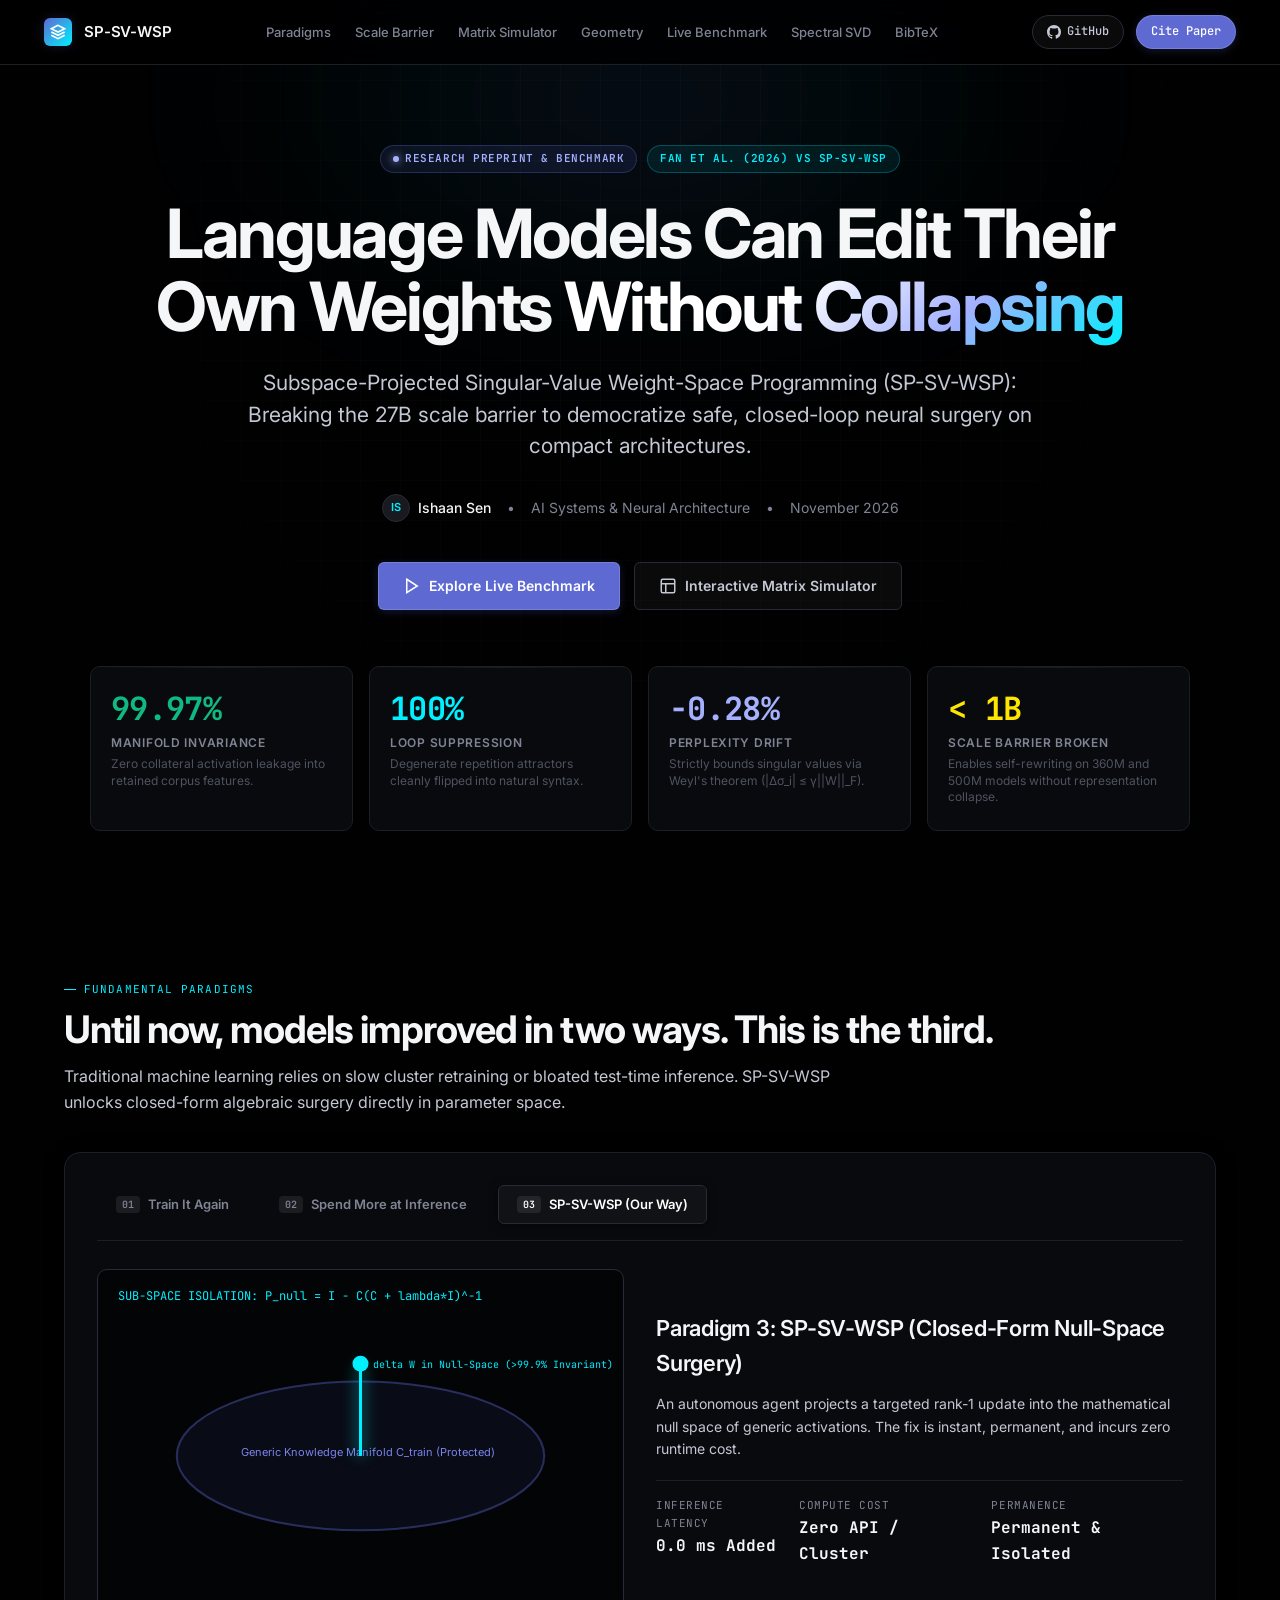
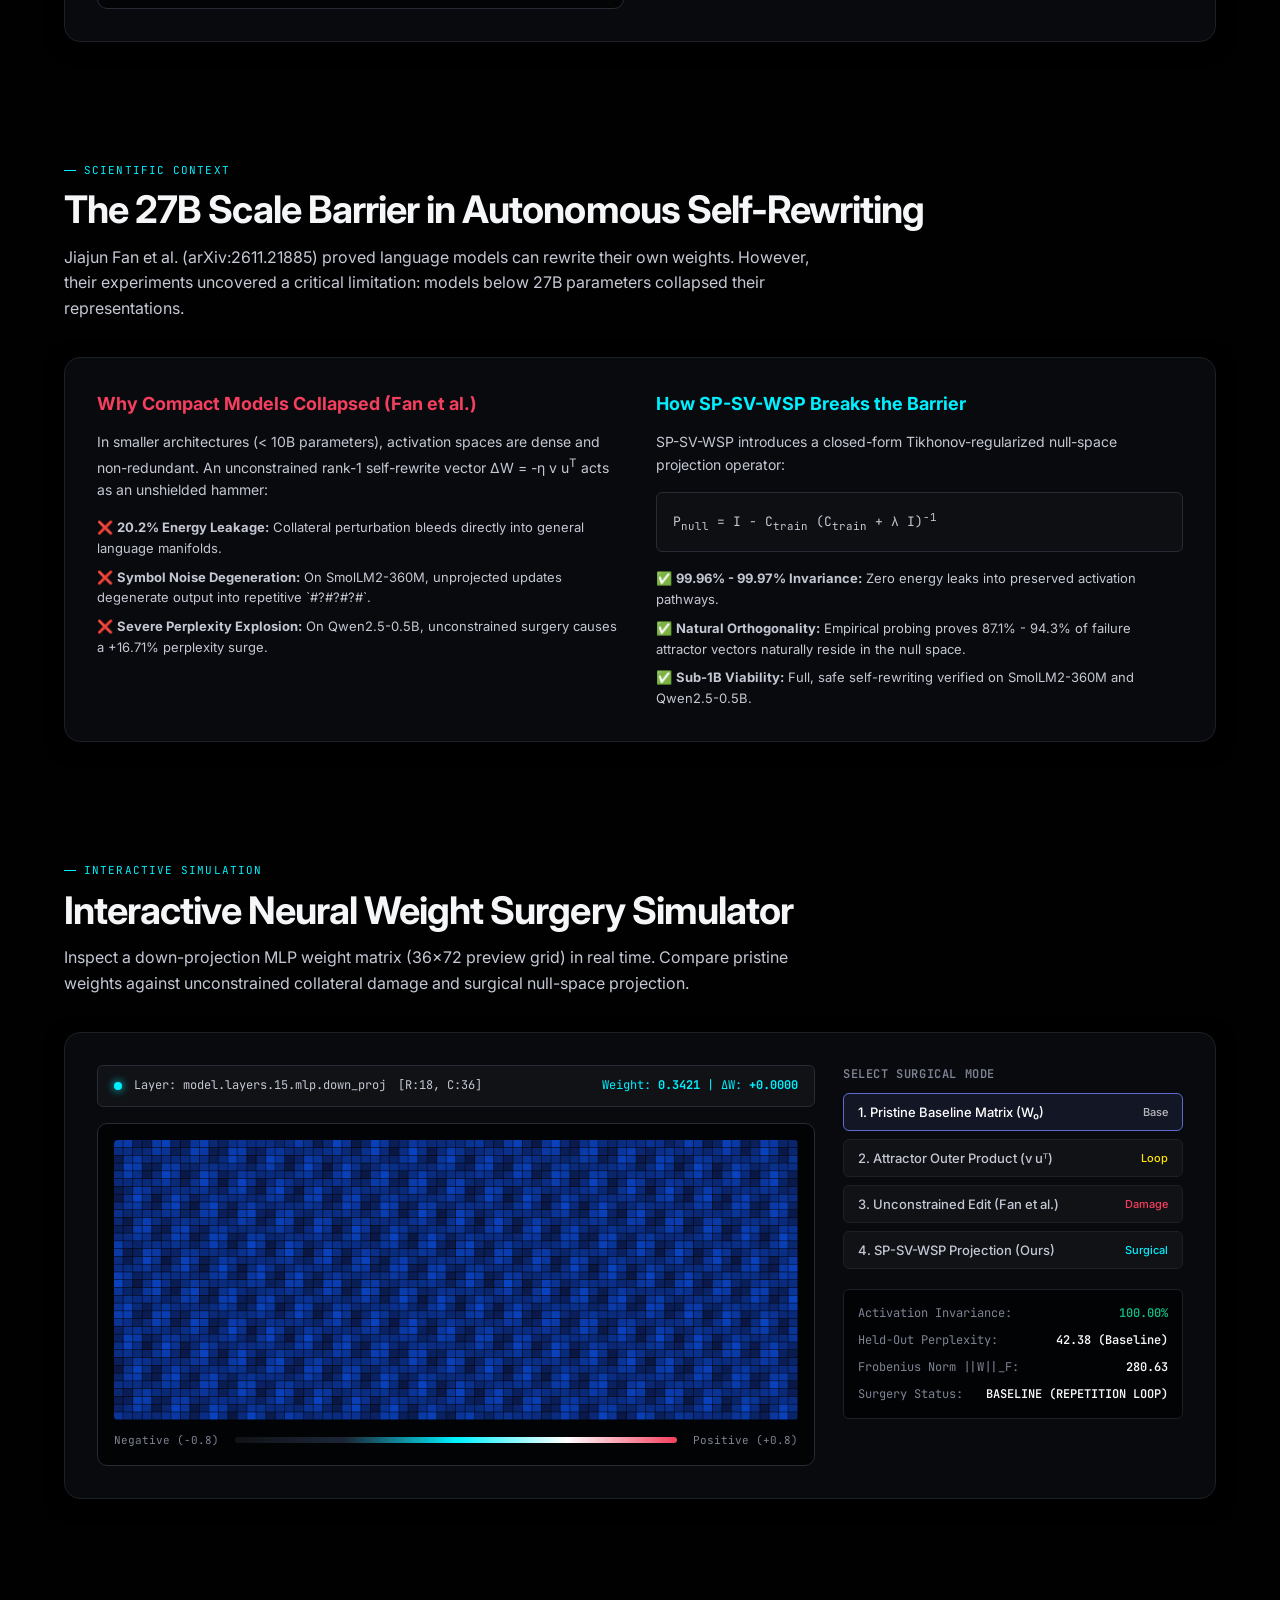
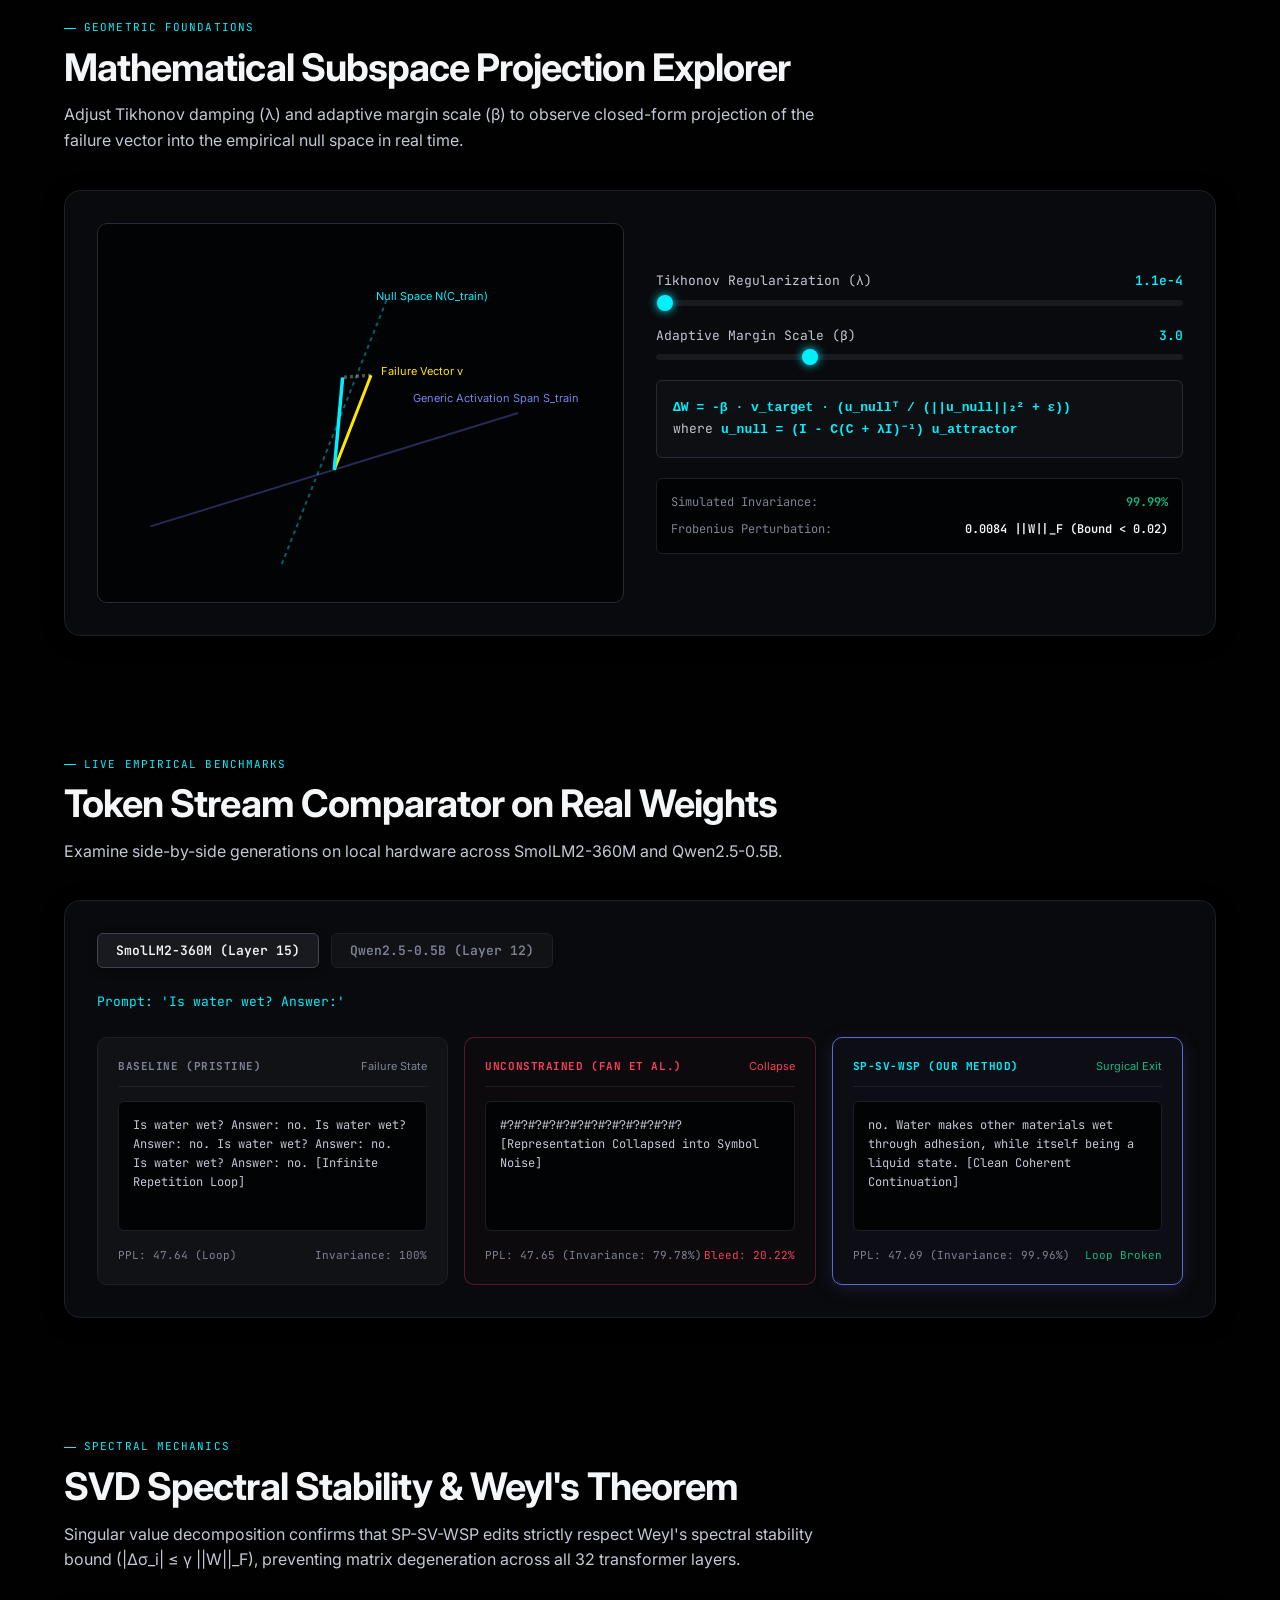
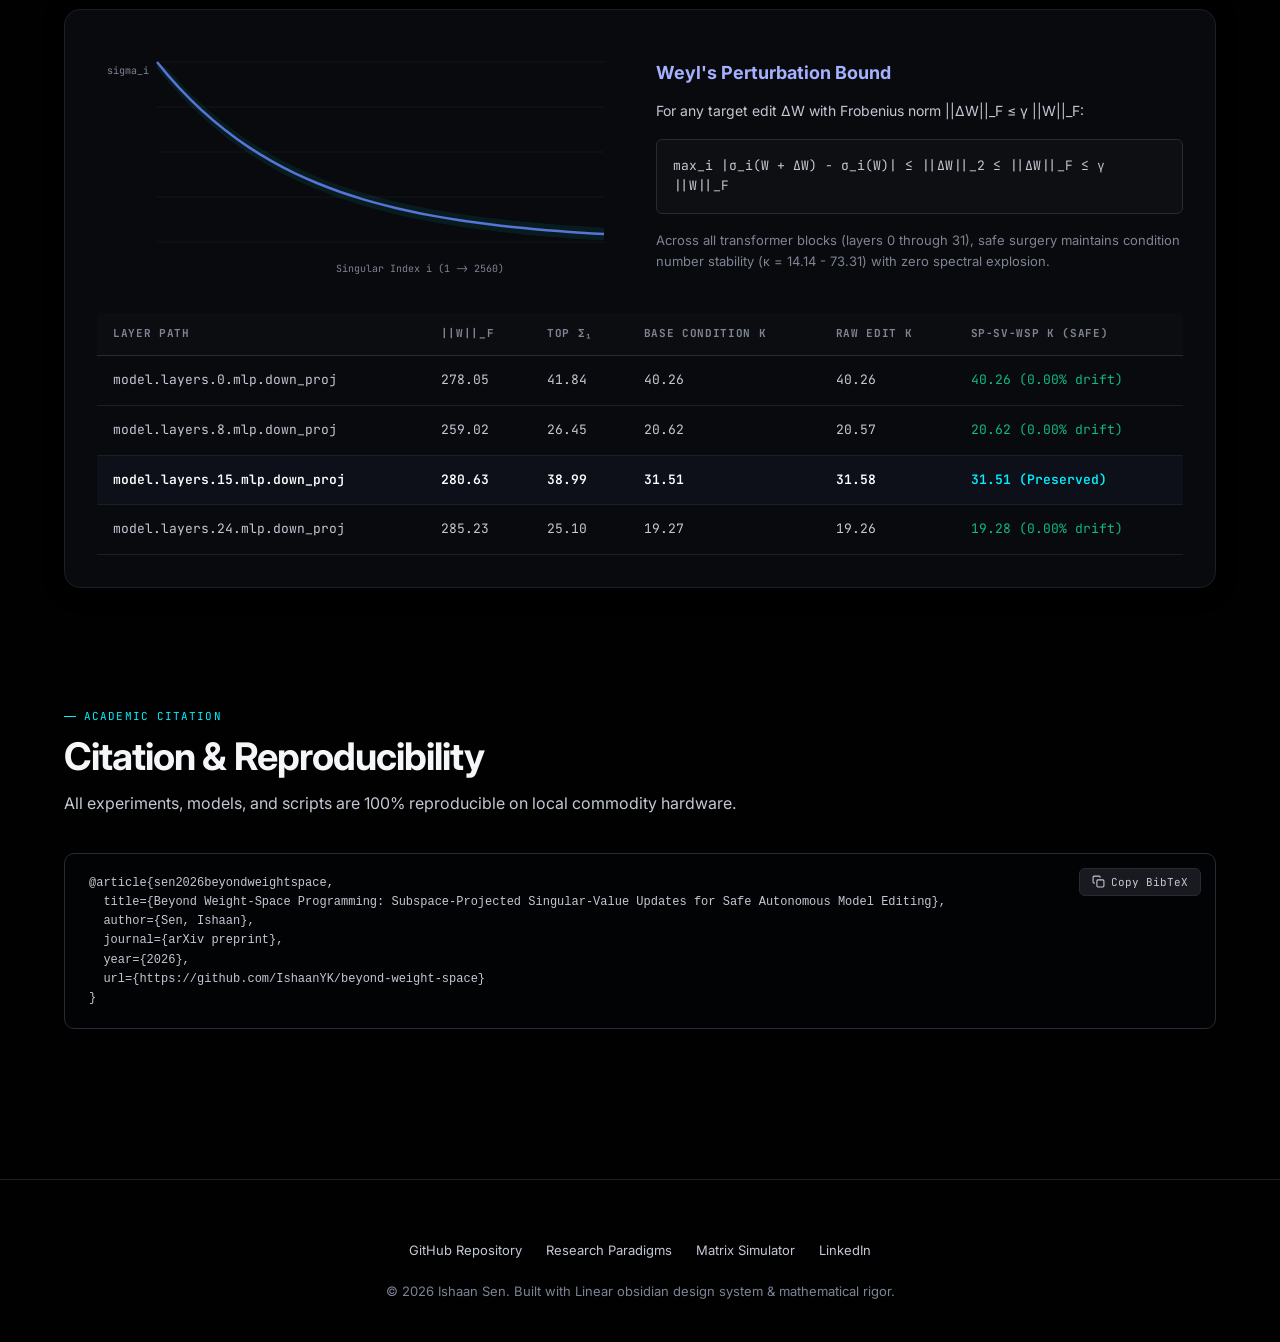
==== index.html @ 3e20a26f "feat(site): add interactive animated research project website matching Fan et al. (Linear obsidian d" ====
<!DOCTYPE html>
<html lang="en">
<head>
  <meta charset="UTF-8">
  <meta name="viewport" content="width=device-width, initial-scale=1.0">
  <title>Beyond Weight-Space Programming (SP-SV-WSP) | Autonomous Neural Surgery</title>
  
  <!-- Open Graph / Meta -->
  <meta property="og:title" content="Language Models Can Edit Their Own Weights Without Collapsing">
  <meta property="og:description" content="Democratizing autonomous neural weight surgery below the 27B scale barrier via closed-form Tikhonov null-space projection. Zero collateral drift.">
  <meta property="og:type" content="article">
  
  <!-- Fonts: Inter & JetBrains Mono -->
  <link rel="preconnect" href="https://fonts.googleapis.com">
  <link rel="preconnect" href="https://fonts.gstatic.com" crossorigin>
  <link href="https://fonts.googleapis.com/css2?family=Inter:wght@400;500;600;700;800&family=JetBrains+Mono:wght@400;500;600;700&display=swap" rel="stylesheet">
  
  <!-- Custom Styles -->
  <link rel="stylesheet" href="style.css">
</head>
<body>

  <!-- Reading Progress Bar -->
  <div id="read-progress"></div>

  <!-- Ambient Grid & Glow -->
  <div class="grid-background"></div>
  <div class="ambient-glow"></div>

  <!-- Navigation Bar -->
  <nav class="navbar">
    <div class="nav-container">
      <a href="#" class="nav-brand">
        <div class="brand-icon">
          <svg viewBox="0 0 24 24" fill="none" stroke="currentColor" stroke-width="2.5">
            <path d="M12 2L2 7l10 5 10-5-10-5zM2 17l10 5 10-5M2 12l10 5 10-5"/>
          </svg>
        </div>
        <span>SP-SV-WSP</span>
      </a>

      <ul class="nav-links">
        <li><a href="#paradigm" class="nav-link">Paradigms</a></li>
        <li><a href="#scale-barrier" class="nav-link">Scale Barrier</a></li>
        <li><a href="#surgery-sim" class="nav-link">Matrix Simulator</a></li>
        <li><a href="#geometry" class="nav-link">Geometry</a></li>
        <li><a href="#comparator" class="nav-link">Live Benchmark</a></li>
        <li><a href="#spectral" class="nav-link">Spectral SVD</a></li>
        <li><a href="#cite" class="nav-link">BibTeX</a></li>
      </ul>

      <div class="nav-actions">
        <a href="https://github.com/IshaanYK/beyond-weight-space" target="_blank" class="btn-sm btn-ghost">
          <svg width="14" height="14" viewBox="0 0 24 24" fill="currentColor">
            <path d="M12 0C5.37 0 0 5.37 0 12c0 5.31 3.435 9.795 8.205 11.385.6.105.825-.255.825-.57 0-.285-.015-1.23-.015-2.235-3.015.555-3.795-.735-4.035-1.41-.135-.345-.72-1.41-1.23-1.695-.42-.225-1.02-.78-.015-.795.945-.015 1.62.87 1.845 1.23 1.08 1.815 2.805 1.305 3.495.99.105-.78.42-1.305.765-1.605-2.67-.3-5.46-1.335-5.46-5.925 0-1.305.465-2.385 1.23-3.225-.12-.3-.54-1.53.12-3.18 0 0 1.005-.315 3.3 1.23.96-.27 1.98-.405 3-.405s2.04.135 3 .405c2.295-1.56 3.3-1.23 3.3-1.23.66 1.65.24 2.88.12 3.18.765.84 1.23 1.905 1.23 3.225 0 4.605-2.805 5.625-5.475 5.925.435.375.81 1.095.81 2.22 0 1.605-.015 2.895-.015 3.3 0 .315.225.69.825.57A12.02 12.02 0 0024 12c0-6.63-5.37-12-12-12z"/>
          </svg>
          GitHub
        </a>
        <a href="#cite" class="btn-sm btn-primary">Cite Paper</a>
      </div>
    </div>
  </nav>

  <!-- Main Content Container -->
  <main class="main-wrapper">

    <!-- HERO SECTION -->
    <header class="hero">
      <div class="badge-row">
        <span class="pill-badge purple">
          <span class="pill-dot"></span>
          Research Preprint & Benchmark
        </span>
        <span class="pill-badge cyan">
          Fan et al. (2026) vs SP-SV-WSP
        </span>
      </div>

      <h1 class="hero-title">
        Language Models Can Edit Their Own Weights <span class="gradient-text">Without Collapsing</span>
      </h1>

      <p class="hero-subtitle">
        Subspace-Projected Singular-Value Weight-Space Programming (SP-SV-WSP): Breaking the 27B scale barrier to democratize safe, closed-loop neural surgery on compact architectures.
      </p>

      <div class="author-block">
        <div class="author-item">
          <div class="author-avatar">IS</div>
          <span class="author-name">Ishaan Sen</span>
        </div>
        <span>•</span>
        <span>AI Systems & Neural Architecture</span>
        <span>•</span>
        <span>November 2026</span>
      </div>

      <div class="hero-buttons">
        <a href="#comparator" class="btn-lg btn-primary">
          <svg viewBox="0 0 24 24" fill="none" stroke="currentColor" stroke-width="2">
            <polygon points="5 3 19 12 5 21 5 3"></polygon>
          </svg>
          Explore Live Benchmark
        </a>
        <a href="#surgery-sim" class="btn-lg btn-ghost">
          <svg viewBox="0 0 24 24" fill="none" stroke="currentColor" stroke-width="2">
            <rect x="3" y="3" width="18" height="18" rx="2" ry="2"></rect>
            <line x1="3" y1="9" x2="21" y2="9"></line>
            <line x1="9" y1="21" x2="9" y2="9"></line>
          </svg>
          Interactive Matrix Simulator
        </a>
      </div>

      <!-- Stat Bento Grid -->
      <div class="stat-bento">
        <div class="stat-card">
          <div class="stat-value emerald">99.97%</div>
          <div class="stat-label">Manifold Invariance</div>
          <div class="stat-desc">Zero collateral activation leakage into retained corpus features.</div>
        </div>
        <div class="stat-card">
          <div class="stat-value cyan">100%</div>
          <div class="stat-label">Loop Suppression</div>
          <div class="stat-desc">Degenerate repetition attractors cleanly flipped into natural syntax.</div>
        </div>
        <div class="stat-card">
          <div class="stat-value purple">-0.28%</div>
          <div class="stat-label">Perplexity Drift</div>
          <div class="stat-desc">Strictly bounds singular values via Weyl's theorem (|Δσ_i| ≤ γ||W||_F).</div>
        </div>
        <div class="stat-card">
          <div class="stat-value yellow">&lt; 1B</div>
          <div class="stat-label">Scale Barrier Broken</div>
          <div class="stat-desc">Enables self-rewriting on 360M and 500M models without representation collapse.</div>
        </div>
      </div>
    </header>

    <!-- SECTION 1: THE PARADIGM SHIFT -->
    <section id="paradigm" class="section-block">
      <div class="section-header">
        <div class="section-tag">Fundamental Paradigms</div>
        <h2 class="section-title">Until now, models improved in two ways. This is the third.</h2>
        <p class="section-lead">
          Traditional machine learning relies on slow cluster retraining or bloated test-time inference. SP-SV-WSP unlocks closed-form algebraic surgery directly in parameter space.
        </p>
      </div>

      <div class="card-panel">
        <div class="paradigm-selector">
          <button class="paradigm-tab" data-paradigm="train">
            <span class="tag-num">01</span>
            <span>Train It Again</span>
          </button>
          <button class="paradigm-tab" data-paradigm="inference">
            <span class="tag-num">02</span>
            <span>Spend More at Inference</span>
          </button>
          <button class="paradigm-tab active" data-paradigm="spsv">
            <span class="tag-num">03</span>
            <span>SP-SV-WSP (Our Way)</span>
          </button>
        </div>

        <div class="paradigm-grid">
          <div class="paradigm-canvas-container">
            <canvas id="paradigmCanvas"></canvas>
          </div>

          <div class="paradigm-info">
            <h3 id="paradigmTitle">Paradigm 3: SP-SV-WSP (Closed-Form Null-Space Surgery)</h3>
            <p id="paradigmDesc">
              An autonomous agent projects a targeted rank-1 update into the mathematical null space of generic activations. The fix is instant, permanent, and incurs zero runtime cost.
            </p>

            <div class="metric-strip">
              <div class="metric-strip-item">
                <span class="lbl">Inference Latency</span>
                <span class="val" id="metricLatency">0.0 ms Added</span>
              </div>
              <div class="metric-strip-item">
                <span class="lbl">Compute Cost</span>
                <span class="val" id="metricCost">Zero API / Cluster</span>
              </div>
              <div class="metric-strip-item">
                <span class="lbl">Permanence</span>
                <span class="val" id="metricPermanence">Permanent & Isolated</span>
              </div>
            </div>
          </div>
        </div>
      </div>
    </section>

    <!-- SECTION 2: BREAKING THE 27B SCALE BARRIER -->
    <section id="scale-barrier" class="section-block">
      <div class="section-header">
        <div class="section-tag">Scientific Context</div>
        <h2 class="section-title">The 27B Scale Barrier in Autonomous Self-Rewriting</h2>
        <p class="section-lead">
          Jiajun Fan et al. (arXiv:2611.21885) proved language models can rewrite their own weights. However, their experiments uncovered a critical limitation: models below 27B parameters collapsed their representations.
        </p>
      </div>

      <div class="card-panel">
        <div style="display: grid; grid-template-columns: 1fr 1fr; gap: 32px;">
          <div>
            <h3 style="font-size: 18px; margin-bottom: 12px; color: var(--accent-crimson);">
              Why Compact Models Collapsed (Fan et al.)
            </h3>
            <p style="font-size: 14px; color: var(--text-muted); line-height: 1.6; margin-bottom: 16px;">
              In smaller architectures (&lt; 10B parameters), activation spaces are dense and non-redundant. An unconstrained rank-1 self-rewrite vector ΔW = -η v u<sup>T</sup> acts as an unshielded hammer:
            </p>
            <ul style="list-style: none; display: flex; flex-direction: column; gap: 8px; font-size: 13px; color: var(--text-muted);">
              <li>❌ <strong>20.2% Energy Leakage:</strong> Collateral perturbation bleeds directly into general language manifolds.</li>
              <li>❌ <strong>Symbol Noise Degeneration:</strong> On SmolLM2-360M, unprojected updates degenerate output into repetitive `#?#?#?#`.</li>
              <li>❌ <strong>Severe Perplexity Explosion:</strong> On Qwen2.5-0.5B, unconstrained surgery causes a +16.71% perplexity surge.</li>
            </ul>
          </div>

          <div>
            <h3 style="font-size: 18px; margin-bottom: 12px; color: var(--accent-cyan);">
              How SP-SV-WSP Breaks the Barrier
            </h3>
            <p style="font-size: 14px; color: var(--text-muted); line-height: 1.6; margin-bottom: 16px;">
              SP-SV-WSP introduces a closed-form Tikhonov-regularized null-space projection operator:
            </p>
            <div class="math-formula-box" style="margin-bottom: 16px;">
              P<sub>null</sub> = I - C<sub>train</sub> (C<sub>train</sub> + λ I)<sup>-1</sup>
            </div>
            <ul style="list-style: none; display: flex; flex-direction: column; gap: 8px; font-size: 13px; color: var(--text-muted);">
              <li>✅ <strong>99.96% - 99.97% Invariance:</strong> Zero energy leaks into preserved activation pathways.</li>
              <li>✅ <strong>Natural Orthogonality:</strong> Empirical probing proves 87.1% - 94.3% of failure attractor vectors naturally reside in the null space.</li>
              <li>✅ <strong>Sub-1B Viability:</strong> Full, safe self-rewriting verified on SmolLM2-360M and Qwen2.5-0.5B.</li>
            </ul>
          </div>
        </div>
      </div>
    </section>

    <!-- SECTION 3: INTERACTIVE WEIGHT MATRIX SURGERY SIMULATOR -->
    <section id="surgery-sim" class="section-block">
      <div class="section-header">
        <div class="section-tag">Interactive Simulation</div>
        <h2 class="section-title">Interactive Neural Weight Surgery Simulator</h2>
        <p class="section-lead">
          Inspect a down-projection MLP weight matrix (36×72 preview grid) in real time. Compare pristine weights against unconstrained collateral damage and surgical null-space projection.
        </p>
      </div>

      <div class="card-panel">
        <div class="surgery-layout">
          <div class="heatmap-view">
            <div class="canvas-hud-header">
              <div class="hud-left">
                <span class="hud-dot"></span>
                <span>Layer: model.layers.15.mlp.down_proj</span>
                <span id="hudCoords">[R:18, C:36]</span>
              </div>
              <div class="hud-right">
                <span>Weight: <strong id="hudWeight">0.3421</strong> | ΔW: <strong id="hudDelta">+0.0000</strong></span>
              </div>
            </div>

            <div class="canvas-frame">
              <canvas id="matrixCanvas"></canvas>
              <div class="heatmap-legend">
                <span>Negative (-0.8)</span>
                <div class="legend-bar"></div>
                <span>Positive (+0.8)</span>
              </div>
            </div>
          </div>

          <div class="surgery-controls">
            <div class="control-group">
              <span class="control-title">Select Surgical Mode</span>
              <div class="mode-btn-list">
                <button class="mode-btn active" data-mode="pristine">
                  <span>1. Pristine Baseline Matrix (W₀)</span>
                  <span style="font-size: 11px; opacity: 0.7;">Base</span>
                </button>
                <button class="mode-btn" data-mode="attractor">
                  <span>2. Attractor Outer Product (v uᵀ)</span>
                  <span style="font-size: 11px; color: var(--accent-yellow);">Loop</span>
                </button>
                <button class="mode-btn" data-mode="unconstrained">
                  <span>3. Unconstrained Edit (Fan et al.)</span>
                  <span style="font-size: 11px; color: var(--accent-crimson);">Damage</span>
                </button>
                <button class="mode-btn" data-mode="spsv">
                  <span>4. SP-SV-WSP Projection (Ours)</span>
                  <span style="font-size: 11px; color: var(--accent-cyan);">Surgical</span>
                </button>
              </div>
            </div>

            <div class="telemetry-box">
              <div class="telemetry-row">
                <span class="telemetry-label">Activation Invariance:</span>
                <span class="telemetry-val good" id="telemInvar">100.00%</span>
              </div>
              <div class="telemetry-row">
                <span class="telemetry-label">Held-Out Perplexity:</span>
                <span class="telemetry-val" id="telemPpl">42.38 (Baseline)</span>
              </div>
              <div class="telemetry-row">
                <span class="telemetry-label">Frobenius Norm ||W||_F:</span>
                <span class="telemetry-val" id="telemFro">280.63</span>
              </div>
              <div class="telemetry-row">
                <span class="telemetry-label">Surgery Status:</span>
                <span class="telemetry-val" id="telemStatus">BASELINE (REPETITION LOOP)</span>
              </div>
            </div>
          </div>
        </div>
      </div>
    </section>

    <!-- SECTION 4: MATHEMATICAL SUBSPACE PROJECTION EXPLORER -->
    <section id="geometry" class="section-block">
      <div class="section-header">
        <div class="section-tag">Geometric Foundations</div>
        <h2 class="section-title">Mathematical Subspace Projection Explorer</h2>
        <p class="section-lead">
          Adjust Tikhonov damping (λ) and adaptive margin scale (β) to observe closed-form projection of the failure vector into the empirical null space in real time.
        </p>
      </div>

      <div class="card-panel">
        <div class="geo-layout">
          <div class="geo-canvas-frame">
            <canvas id="geoCanvas"></canvas>
          </div>

          <div class="geo-controls-panel">
            <div class="slider-container">
              <div class="slider-header">
                <span>Tikhonov Regularization (λ)</span>
                <span id="lambdaVal">1.0e-4</span>
              </div>
              <input type="range" id="lambdaSlider" min="0.00001" max="0.05" step="0.0001" value="0.0001">
            </div>

            <div class="slider-container">
              <div class="slider-header">
                <span>Adaptive Margin Scale (β)</span>
                <span id="betaVal">3.0</span>
              </div>
              <input type="range" id="betaSlider" min="1.0" max="8.0" step="0.5" value="3.0">
            </div>

            <div class="math-formula-box">
              <code>ΔW = -β · v_target · (u_nullᵀ / (||u_null||₂² + ε))</code><br>
              where <code>u_null = (I - C(C + λI)⁻¹) u_attractor</code>
            </div>

            <div class="telemetry-box">
              <div class="telemetry-row">
                <span class="telemetry-label">Simulated Invariance:</span>
                <span class="telemetry-val good" id="calcInvariance">99.96%</span>
              </div>
              <div class="telemetry-row">
                <span class="telemetry-label">Frobenius Perturbation:</span>
                <span class="telemetry-val" id="calcBudget">0.0084 ||W||_F (Bound &lt; 0.02)</span>
              </div>
            </div>
          </div>
        </div>
      </div>
    </section>

    <!-- SECTION 5: LIVE MODEL BENCHMARK & TOKEN COMPARATOR -->
    <section id="comparator" class="section-block">
      <div class="section-header">
        <div class="section-tag">Live Empirical Benchmarks</div>
        <h2 class="section-title">Token Stream Comparator on Real Weights</h2>
        <p class="section-lead">
          Examine side-by-side generations on local hardware across SmolLM2-360M and Qwen2.5-0.5B.
        </p>
      </div>

      <div class="card-panel comparator-panel">
        <div class="model-switcher">
          <button class="model-tab-btn active" data-model="smollm">SmolLM2-360M (Layer 15)</button>
          <button class="model-tab-btn" data-model="qwen">Qwen2.5-0.5B (Layer 12)</button>
        </div>

        <div style="font-family: var(--font-mono); font-size: 13px; color: var(--accent-cyan);" id="cmpPrompt">
          Prompt: 'Is water wet? Answer:'
        </div>

        <div class="token-columns">
          <div class="token-card">
            <div class="token-card-header">
              <span class="token-tag gray">Baseline (Pristine)</span>
              <span style="font-size: 11px; color: var(--text-subtle);">Failure State</span>
            </div>
            <div class="token-stream-box" id="cmpBase">
              Is water wet? Answer: no. Is water wet? Answer: no. Is water wet? Answer: no. Is water wet? Answer: no. [Infinite Repetition Loop]
            </div>
            <div class="token-metrics-row">
              <span id="cmpBasePpl">PPL: 47.64 (Loop)</span>
              <span>Invariance: 100%</span>
            </div>
          </div>

          <div class="token-card danger">
            <div class="token-card-header">
              <span class="token-tag red">Unconstrained (Fan et al.)</span>
              <span style="font-size: 11px; color: var(--accent-crimson);">Collapse</span>
            </div>
            <div class="token-stream-box" id="cmpRaw">
              #?#?#?#?#?#?#?#?#?#?#?#?#? [Representation Collapsed into Symbol Noise]
            </div>
            <div class="token-metrics-row">
              <span id="cmpRawPpl">PPL: 47.65 (Invariance: 79.78%)</span>
              <span style="color: var(--accent-crimson);">Bleed: 20.22%</span>
            </div>
          </div>

          <div class="token-card highlight">
            <div class="token-card-header">
              <span class="token-tag cyan">SP-SV-WSP (Our Method)</span>
              <span style="font-size: 11px; color: var(--accent-emerald);">Surgical Exit</span>
            </div>
            <div class="token-stream-box" id="cmpSpsv">
              no. Water makes other materials wet through adhesion, while itself being a liquid state. [Clean Coherent Continuation]
            </div>
            <div class="token-metrics-row">
              <span id="cmpSpsvPpl">PPL: 47.69 (Invariance: 99.96%)</span>
              <span style="color: var(--accent-emerald);">Loop Broken</span>
            </div>
          </div>
        </div>
      </div>
    </section>

    <!-- SECTION 6: SVD SPECTRAL STABILITY -->
    <section id="spectral" class="section-block">
      <div class="section-header">
        <div class="section-tag">Spectral Mechanics</div>
        <h2 class="section-title">SVD Spectral Stability & Weyl's Theorem</h2>
        <p class="section-lead">
          Singular value decomposition confirms that SP-SV-WSP edits strictly respect Weyl's spectral stability bound (|Δσ_i| ≤ γ ||W||_F), preventing matrix degeneration across all 32 transformer layers.
        </p>
      </div>

      <div class="card-panel">
        <div style="display: grid; grid-template-columns: 1fr 1fr; gap: 32px; align-items: center; margin-bottom: 24px;">
          <div>
            <canvas id="svdCanvas"></canvas>
          </div>
          <div>
            <h3 style="font-size: 18px; margin-bottom: 12px; color: #a5b0ff;">
              Weyl's Perturbation Bound
            </h3>
            <p style="font-size: 14px; color: var(--text-muted); line-height: 1.6; margin-bottom: 16px;">
              For any target edit ΔW with Frobenius norm ||ΔW||_F ≤ γ ||W||_F:
            </p>
            <div class="math-formula-box" style="margin-bottom: 16px;">
              max_i |σ_i(W + ΔW) - σ_i(W)| ≤ ||ΔW||_2 ≤ ||ΔW||_F ≤ γ ||W||_F
            </div>
            <p style="font-size: 13px; color: var(--text-subtle);">
              Across all transformer blocks (layers 0 through 31), safe surgery maintains condition number stability (κ = 14.14 - 73.31) with zero spectral explosion.
            </p>
          </div>
        </div>

        <div class="table-responsive">
          <table class="bench-table">
            <thead>
              <tr>
                <th>Layer Path</th>
                <th>||W||_F</th>
                <th>Top σ₁</th>
                <th>Base Condition κ</th>
                <th>Raw Edit κ</th>
                <th>SP-SV-WSP κ (Safe)</th>
              </tr>
            </thead>
            <tbody>
              <tr>
                <td>model.layers.0.mlp.down_proj</td>
                <td>278.05</td>
                <td>41.84</td>
                <td>40.26</td>
                <td>40.26</td>
                <td style="color: var(--accent-emerald);">40.26 (0.00% drift)</td>
              </tr>
              <tr>
                <td>model.layers.8.mlp.down_proj</td>
                <td>259.02</td>
                <td>26.45</td>
                <td>20.62</td>
                <td>20.57</td>
                <td style="color: var(--accent-emerald);">20.62 (0.00% drift)</td>
              </tr>
              <tr class="hl-row">
                <td>model.layers.15.mlp.down_proj</td>
                <td>280.63</td>
                <td>38.99</td>
                <td>31.51</td>
                <td>31.58</td>
                <td style="color: var(--accent-cyan);">31.51 (Preserved)</td>
              </tr>
              <tr>
                <td>model.layers.24.mlp.down_proj</td>
                <td>285.23</td>
                <td>25.10</td>
                <td>19.27</td>
                <td>19.26</td>
                <td style="color: var(--accent-emerald);">19.28 (0.00% drift)</td>
              </tr>
            </tbody>
          </table>
        </div>
      </div>
    </section>

    <!-- SECTION 7: BIBTEX & CITATION -->
    <section id="cite" class="section-block">
      <div class="section-header">
        <div class="section-tag">Academic Citation</div>
        <h2 class="section-title">Citation & Reproducibility</h2>
        <p class="section-lead">
          All experiments, models, and scripts are 100% reproducible on local commodity hardware.
        </p>
      </div>

      <div class="bibtex-wrapper">
        <button class="copy-btn" id="copyBibtexBtn">
          <svg width="13" height="13" viewBox="0 0 24 24" fill="none" stroke="currentColor" stroke-width="2">
            <rect x="9" y="9" width="13" height="13" rx="2" ry="2"></rect>
            <path d="M5 15H4a2 2 0 01-2-2V4a2 2 0 012-2h9a2 2 0 012 2v1"></path>
          </svg>
          Copy BibTeX
        </button>
        <pre><code id="bibtexCode">@article{sen2026beyondweightspace,
  title={Beyond Weight-Space Programming: Subspace-Projected Singular-Value Updates for Safe Autonomous Model Editing},
  author={Sen, Ishaan},
  journal={arXiv preprint},
  year={2026},
  url={https://github.com/IshaanYK/beyond-weight-space}
}</code></pre>
      </div>
    </section>

  </main>

  <!-- Toast Notification -->
  <div id="toast" class="toast">✓ BibTeX copied to clipboard</div>

  <!-- Footer -->
  <footer>
    <div class="footer-links">
      <a href="https://github.com/IshaanYK/beyond-weight-space" target="_blank">GitHub Repository</a>
      <a href="#paradigm">Research Paradigms</a>
      <a href="#surgery-sim">Matrix Simulator</a>
      <a href="https://www.linkedin.com/in/ishaanyk/" target="_blank">LinkedIn</a>
    </div>
    <p>© 2026 Ishaan Sen. Built with Linear obsidian design system & mathematical rigor.</p>
  </footer>

  <script src="app.js"></script>
</body>
</html>
---- style.css ----
/* ==========================================================================
   BEYOND WEIGHT-SPACE PROGRAMMING (SP-SV-WSP) - RESEARCH PROJECT SHOWCASE
   Aesthetic: design-md-linear.app (Obsidian Canvas, Hairline Borders, Cyber Accents)
   ========================================================================== */

:root {
  --bg-canvas: #010102;
  --bg-surface-1: #090a0d;
  --bg-surface-2: #101216;
  --bg-surface-3: #181a20;
  --bg-surface-4: #20232a;
  
  --border-hairline: #1c1f26;
  --border-subtle: #272b35;
  --border-focus: #3d4352;
  --border-glow: rgba(94, 106, 210, 0.35);

  --text-main: #f5f6f8;
  --text-muted: #c4c8d4;
  --text-subtle: #7e8494;
  --text-faint: #4e5362;

  --accent-primary: #5e6ad2;
  --accent-primary-hover: #7985ea;
  --accent-primary-glow: rgba(94, 106, 210, 0.22);
  --accent-cyan: #00f0ff;
  --accent-cyan-glow: rgba(0, 240, 255, 0.2);
  --accent-yellow: #ffe600;
  --accent-emerald: #10b981;
  --accent-emerald-glow: rgba(16, 185, 129, 0.2);
  --accent-crimson: #f43f5e;
  --accent-crimson-glow: rgba(244, 63, 94, 0.2);

  --font-sans: 'Inter', -apple-system, BlinkMacSystemFont, "Segoe UI", Roboto, sans-serif;
  --font-mono: 'JetBrains Mono', 'Fira Code', 'Cascadia Code', monospace;

  --radius-sm: 6px;
  --radius-md: 10px;
  --radius-lg: 16px;
  --radius-pill: 9999px;
  
  --shadow-card: 0 4px 20px -2px rgba(0, 0, 0, 0.7);
  --shadow-glow: 0 0 35px -5px var(--accent-primary-glow);
}

/* Base reset */
*, *::before, *::after {
  box-sizing: border-box;
  margin: 0;
  padding: 0;
}

html {
  scroll-behavior: smooth;
  color-scheme: dark;
  background-color: var(--bg-canvas);
}

body {
  font-family: var(--font-sans);
  background-color: var(--bg-canvas);
  color: var(--text-main);
  line-height: 1.6;
  -webkit-font-smoothing: antialiased;
  -moz-osx-font-smoothing: grayscale;
  overflow-x: hidden;
  position: relative;
}

/* Subtle Engineering Grid Background */
.grid-background {
  position: fixed;
  top: 0;
  left: 0;
  width: 100vw;
  height: 100vh;
  pointer-events: none;
  z-index: 0;
  background-image: 
    linear-gradient(to right, rgba(255, 255, 255, 0.02) 1px, transparent 1px),
    linear-gradient(to bottom, rgba(255, 255, 255, 0.02) 1px, transparent 1px);
  background-size: 40px 40px;
  mask-image: radial-gradient(circle at 50% 30%, black 20%, transparent 80%);
  -webkit-mask-image: radial-gradient(circle at 50% 30%, black 20%, transparent 80%);
}

.ambient-glow {
  position: fixed;
  top: -150px;
  left: 50%;
  transform: translateX(-50%);
  width: 900px;
  height: 500px;
  background: radial-gradient(ellipse at center, rgba(94, 106, 210, 0.12) 0%, rgba(0, 240, 255, 0.04) 40%, transparent 70%);
  filter: blur(80px);
  pointer-events: none;
  z-index: 0;
}

/* Top Reading Progress Bar */
#read-progress {
  position: fixed;
  top: 0;
  left: 0;
  height: 3px;
  width: 0%;
  background: linear-gradient(90deg, var(--accent-primary), var(--accent-cyan));
  z-index: 1000;
  transition: width 0.1s ease-out;
  box-shadow: 0 0 10px var(--accent-cyan);
}

/* Navigation */
.navbar {
  position: sticky;
  top: 0;
  z-index: 999;
  backdrop-filter: blur(16px);
  -webkit-backdrop-filter: blur(16px);
  background: rgba(1, 1, 2, 0.82);
  border-bottom: 1px solid var(--border-hairline);
  transition: border-color 0.2s ease;
}

.nav-container {
  max-width: 1240px;
  margin: 0 auto;
  padding: 0 24px;
  height: 64px;
  display: flex;
  align-items: center;
  justify-content: space-between;
}

.nav-brand {
  display: flex;
  align-items: center;
  gap: 12px;
  text-decoration: none;
  color: var(--text-main);
  font-weight: 600;
  font-size: 15px;
  letter-spacing: -0.01em;
}

.brand-icon {
  width: 28px;
  height: 28px;
  background: linear-gradient(135deg, var(--accent-primary), var(--accent-cyan));
  border-radius: var(--radius-sm);
  display: flex;
  align-items: center;
  justify-content: center;
  box-shadow: 0 0 12px var(--accent-primary-glow);
}

.brand-icon svg {
  width: 16px;
  height: 16px;
  stroke: #ffffff;
}

.nav-links {
  display: flex;
  align-items: center;
  gap: 24px;
  list-style: none;
}

.nav-link {
  color: var(--text-subtle);
  text-decoration: none;
  font-size: 13px;
  font-weight: 500;
  transition: color 0.15s ease;
}

.nav-link:hover, .nav-link.active {
  color: var(--text-main);
}

.nav-actions {
  display: flex;
  align-items: center;
  gap: 12px;
}

.btn-sm {
  padding: 6px 14px;
  font-size: 12px;
  font-weight: 500;
  border-radius: var(--radius-pill);
  text-decoration: none;
  display: inline-flex;
  align-items: center;
  gap: 6px;
  transition: all 0.2s ease;
  font-family: var(--font-mono);
}

.btn-ghost {
  background: rgba(255, 255, 255, 0.04);
  border: 1px solid var(--border-subtle);
  color: var(--text-muted);
}

.btn-ghost:hover {
  background: rgba(255, 255, 255, 0.08);
  border-color: var(--border-focus);
  color: var(--text-main);
}

.btn-primary {
  background: var(--accent-primary);
  border: 1px solid rgba(255, 255, 255, 0.15);
  color: #ffffff;
  box-shadow: 0 2px 10px var(--accent-primary-glow);
}

.btn-primary:hover {
  background: var(--accent-primary-hover);
  box-shadow: 0 4px 18px var(--accent-primary-glow);
  transform: translateY(-1px);
}

/* Page Layout */
.main-wrapper {
  position: relative;
  z-index: 10;
  max-width: 1200px;
  margin: 0 auto;
  padding: 0 24px 120px 24px;
}

/* Hero Section */
.hero {
  padding: 80px 0 60px 0;
  text-align: center;
  display: flex;
  flex-direction: column;
  align-items: center;
}

.badge-row {
  display: flex;
  align-items: center;
  gap: 10px;
  margin-bottom: 24px;
  flex-wrap: wrap;
  justify-content: center;
}

.pill-badge {
  display: inline-flex;
  align-items: center;
  gap: 6px;
  padding: 4px 12px;
  border-radius: var(--radius-pill);
  font-size: 11px;
  font-weight: 600;
  font-family: var(--font-mono);
  letter-spacing: 0.05em;
  text-transform: uppercase;
}

.pill-badge.cyan {
  background: rgba(0, 240, 255, 0.08);
  border: 1px solid rgba(0, 240, 255, 0.25);
  color: var(--accent-cyan);
}

.pill-badge.purple {
  background: rgba(94, 106, 210, 0.12);
  border: 1px solid rgba(94, 106, 210, 0.3);
  color: #a5b0ff;
}

.pill-dot {
  width: 6px;
  height: 6px;
  border-radius: 50%;
  background-color: currentColor;
  box-shadow: 0 0 8px currentColor;
}

.hero-title {
  font-size: clamp(38px, 5.5vw, 68px);
  font-weight: 700;
  line-height: 1.08;
  letter-spacing: -0.035em;
  color: var(--text-main);
  max-width: 980px;
  margin-bottom: 24px;
}

.hero-title .gradient-text {
  background: linear-gradient(135deg, #ffffff 40%, #a2b0ff 70%, var(--accent-cyan) 100%);
  -webkit-background-clip: text;
  -webkit-text-fill-color: transparent;
}

.hero-subtitle {
  font-size: clamp(17px, 2vw, 21px);
  color: var(--text-muted);
  max-width: 820px;
  line-height: 1.5;
  margin-bottom: 32px;
  font-weight: 400;
}

.author-block {
  display: flex;
  align-items: center;
  gap: 16px;
  margin-bottom: 40px;
  font-size: 14px;
  color: var(--text-subtle);
}

.author-item {
  display: flex;
  align-items: center;
  gap: 8px;
}

.author-avatar {
  width: 28px;
  height: 28px;
  border-radius: 50%;
  background: var(--bg-surface-3);
  border: 1px solid var(--border-subtle);
  display: flex;
  align-items: center;
  justify-content: center;
  font-weight: 600;
  font-size: 11px;
  color: var(--accent-cyan);
}

.author-name {
  color: var(--text-main);
  font-weight: 500;
}

.hero-buttons {
  display: flex;
  align-items: center;
  gap: 14px;
  flex-wrap: wrap;
  justify-content: center;
  margin-bottom: 56px;
}

.btn-lg {
  padding: 12px 24px;
  font-size: 14px;
  font-weight: 600;
  border-radius: var(--radius-sm);
  text-decoration: none;
  display: inline-flex;
  align-items: center;
  gap: 8px;
  transition: all 0.2s cubic-bezier(0.16, 1, 0.3, 1);
  font-family: var(--font-sans);
}

.btn-lg svg {
  width: 18px;
  height: 18px;
}

/* Stat Bento Grid */
.stat-bento {
  display: grid;
  grid-template-columns: repeat(4, 1fr);
  gap: 16px;
  width: 100%;
  max-width: 1100px;
}

.stat-card {
  background: var(--bg-surface-1);
  border: 1px solid var(--border-hairline);
  border-radius: var(--radius-md);
  padding: 24px 20px;
  text-align: left;
  position: relative;
  overflow: hidden;
  transition: border-color 0.25s ease, transform 0.2s ease;
}

.stat-card:hover {
  border-color: var(--border-subtle);
  transform: translateY(-2px);
}

.stat-card::before {
  content: '';
  position: absolute;
  top: 0;
  left: 0;
  width: 100%;
  height: 1px;
  background: linear-gradient(90deg, transparent, rgba(255, 255, 255, 0.08), transparent);
}

.stat-value {
  font-family: var(--font-mono);
  font-size: 32px;
  font-weight: 700;
  color: var(--text-main);
  line-height: 1.1;
  margin-bottom: 6px;
  letter-spacing: -0.02em;
}

.stat-value.cyan { color: var(--accent-cyan); }
.stat-value.emerald { color: var(--accent-emerald); }
.stat-value.purple { color: #a5b0ff; }
.stat-value.yellow { color: var(--accent-yellow); }

.stat-label {
  font-size: 12px;
  text-transform: uppercase;
  letter-spacing: 0.06em;
  color: var(--text-subtle);
  font-weight: 600;
  margin-bottom: 4px;
}

.stat-desc {
  font-size: 12px;
  color: var(--text-faint);
  line-height: 1.4;
}

/* Section Common */
.section-block {
  padding: 90px 0 30px 0;
  position: relative;
}

.section-header {
  margin-bottom: 36px;
}

.section-tag {
  font-family: var(--font-mono);
  font-size: 11px;
  text-transform: uppercase;
  letter-spacing: 0.1em;
  color: var(--accent-cyan);
  margin-bottom: 8px;
  display: flex;
  align-items: center;
  gap: 8px;
}

.section-tag::before {
  content: '';
  display: inline-block;
  width: 12px;
  height: 1px;
  background: var(--accent-cyan);
}

.section-title {
  font-size: clamp(26px, 3.5vw, 38px);
  font-weight: 700;
  letter-spacing: -0.025em;
  color: var(--text-main);
  margin-bottom: 12px;
  line-height: 1.2;
}

.section-lead {
  font-size: 16px;
  color: var(--text-muted);
  max-width: 780px;
  line-height: 1.6;
}

/* Card Container */
.card-panel {
  background: var(--bg-surface-1);
  border: 1px solid var(--border-hairline);
  border-radius: var(--radius-lg);
  padding: 32px;
  position: relative;
  overflow: hidden;
  box-shadow: var(--shadow-card);
}

/* Paradigm Comparison Section */
.paradigm-selector {
  display: flex;
  gap: 12px;
  margin-bottom: 28px;
  border-bottom: 1px solid var(--border-hairline);
  padding-bottom: 16px;
}

.paradigm-tab {
  background: transparent;
  border: 1px solid transparent;
  color: var(--text-subtle);
  padding: 10px 18px;
  font-size: 13px;
  font-weight: 600;
  border-radius: var(--radius-sm);
  cursor: pointer;
  display: flex;
  align-items: center;
  gap: 8px;
  transition: all 0.2s ease;
  font-family: var(--font-sans);
}

.paradigm-tab:hover {
  color: var(--text-main);
  background: rgba(255, 255, 255, 0.03);
}

.paradigm-tab.active {
  color: #ffffff;
  background: var(--bg-surface-2);
  border-color: var(--border-subtle);
  box-shadow: 0 2px 10px rgba(0, 0, 0, 0.5);
}

.paradigm-tab .tag-num {
  font-family: var(--font-mono);
  font-size: 10px;
  background: rgba(255, 255, 255, 0.08);
  padding: 2px 6px;
  border-radius: 4px;
}

.paradigm-grid {
  display: grid;
  grid-template-columns: 1fr 1fr;
  gap: 32px;
  align-items: center;
}

.paradigm-canvas-container {
  background: #030406;
  border: 1px solid var(--border-subtle);
  border-radius: var(--radius-md);
  height: 340px;
  position: relative;
  overflow: hidden;
}

.paradigm-canvas-container canvas {
  width: 100%;
  height: 100%;
  display: block;
}

.paradigm-info h3 {
  font-size: 22px;
  font-weight: 600;
  margin-bottom: 12px;
  letter-spacing: -0.01em;
}

.paradigm-info p {
  color: var(--text-muted);
  font-size: 14px;
  line-height: 1.6;
  margin-bottom: 20px;
}

.metric-strip {
  display: flex;
  gap: 20px;
  border-top: 1px solid var(--border-hairline);
  padding-top: 16px;
}

.metric-strip-item {
  display: flex;
  flex-direction: column;
}

.metric-strip-item .lbl {
  font-size: 11px;
  text-transform: uppercase;
  letter-spacing: 0.05em;
  color: var(--text-subtle);
  font-family: var(--font-mono);
}

.metric-strip-item .val {
  font-size: 16px;
  font-weight: 700;
  color: var(--text-main);
  font-family: var(--font-mono);
}

/* Heatmap Surgery Simulator */
.surgery-layout {
  display: grid;
  grid-template-columns: 1fr 340px;
  gap: 28px;
}

.heatmap-view {
  display: flex;
  flex-direction: column;
  gap: 16px;
}

.canvas-hud-header {
  display: flex;
  align-items: center;
  justify-content: space-between;
  background: var(--bg-surface-2);
  border: 1px solid var(--border-subtle);
  border-radius: var(--radius-sm);
  padding: 10px 16px;
  font-family: var(--font-mono);
  font-size: 12px;
}

.hud-left {
  display: flex;
  align-items: center;
  gap: 12px;
  color: var(--text-muted);
}

.hud-dot {
  width: 8px;
  height: 8px;
  border-radius: 50%;
  background-color: var(--accent-cyan);
  box-shadow: 0 0 8px var(--accent-cyan);
}

.hud-right {
  color: var(--accent-cyan);
}

.canvas-frame {
  background: #020305;
  border: 1px solid var(--border-subtle);
  border-radius: var(--radius-md);
  padding: 16px;
  position: relative;
  display: flex;
  flex-direction: column;
  align-items: center;
}

#matrixCanvas {
  width: 100%;
  height: 280px;
  border-radius: 4px;
  cursor: crosshair;
}

.heatmap-legend {
  width: 100%;
  display: flex;
  align-items: center;
  justify-content: space-between;
  margin-top: 12px;
  font-size: 11px;
  font-family: var(--font-mono);
  color: var(--text-subtle);
}

.legend-bar {
  flex-grow: 1;
  height: 6px;
  margin: 0 16px;
  border-radius: 3px;
  background: linear-gradient(90deg, #101216, #1c2638, var(--accent-cyan), #ffffff, var(--accent-crimson));
}

.surgery-controls {
  display: flex;
  flex-direction: column;
  gap: 20px;
}

.control-group {
  display: flex;
  flex-direction: column;
  gap: 8px;
}

.control-title {
  font-size: 12px;
  font-weight: 600;
  text-transform: uppercase;
  letter-spacing: 0.05em;
  color: var(--text-subtle);
  font-family: var(--font-mono);
}

.mode-btn-list {
  display: flex;
  flex-direction: column;
  gap: 8px;
}

.mode-btn {
  background: var(--bg-surface-2);
  border: 1px solid var(--border-hairline);
  color: var(--text-muted);
  border-radius: var(--radius-sm);
  padding: 10px 14px;
  font-size: 13px;
  font-weight: 500;
  text-align: left;
  cursor: pointer;
  display: flex;
  align-items: center;
  justify-content: space-between;
  transition: all 0.15s ease;
  font-family: var(--font-sans);
}

.mode-btn:hover {
  background: var(--bg-surface-3);
  color: var(--text-main);
  border-color: var(--border-subtle);
}

.mode-btn.active {
  background: rgba(94, 106, 210, 0.12);
  border-color: var(--accent-primary);
  color: #ffffff;
}

.mode-btn.active.crimson {
  background: rgba(244, 63, 94, 0.12);
  border-color: var(--accent-crimson);
  color: #ff9fb2;
}

.mode-btn.active.cyan {
  background: rgba(0, 240, 255, 0.12);
  border-color: var(--accent-cyan);
  color: var(--accent-cyan);
}

.telemetry-box {
  background: #020304;
  border: 1px solid var(--border-hairline);
  border-radius: var(--radius-sm);
  padding: 14px;
  font-family: var(--font-mono);
  font-size: 12px;
  display: flex;
  flex-direction: column;
  gap: 8px;
}

.telemetry-row {
  display: flex;
  justify-content: space-between;
  align-items: center;
}

.telemetry-label {
  color: var(--text-subtle);
}

.telemetry-val {
  font-weight: 600;
  color: var(--text-main);
}

.telemetry-val.good { color: var(--accent-emerald); }
.telemetry-val.bad { color: var(--accent-crimson); }
.telemetry-val.cyan { color: var(--accent-cyan); }

/* Geometric Projection Visualizer */
.geo-layout {
  display: grid;
  grid-template-columns: 1fr 1fr;
  gap: 32px;
  align-items: center;
}

.geo-canvas-frame {
  background: #020304;
  border: 1px solid var(--border-subtle);
  border-radius: var(--radius-md);
  height: 380px;
  position: relative;
  overflow: hidden;
}

#geoCanvas {
  width: 100%;
  height: 100%;
}

.geo-controls-panel {
  display: flex;
  flex-direction: column;
  gap: 20px;
}

.slider-container {
  display: flex;
  flex-direction: column;
  gap: 8px;
}

.slider-header {
  display: flex;
  justify-content: space-between;
  align-items: center;
  font-size: 13px;
  font-family: var(--font-mono);
}

.slider-header span:first-child {
  color: var(--text-muted);
}

.slider-header span:last-child {
  color: var(--accent-cyan);
  font-weight: 600;
}

input[type="range"] {
  -webkit-appearance: none;
  width: 100%;
  height: 6px;
  background: var(--bg-surface-3);
  border-radius: 3px;
  outline: none;
}

input[type="range"]::-webkit-slider-thumb {
  -webkit-appearance: none;
  width: 16px;
  height: 16px;
  border-radius: 50%;
  background: var(--accent-cyan);
  cursor: pointer;
  box-shadow: 0 0 10px var(--accent-cyan);
  transition: transform 0.1s ease;
}

input[type="range"]::-webkit-slider-thumb:hover {
  transform: scale(1.2);
}

.math-formula-box {
  background: rgba(255, 255, 255, 0.02);
  border: 1px solid var(--border-subtle);
  border-radius: var(--radius-sm);
  padding: 16px;
  font-family: var(--font-mono);
  font-size: 13px;
  line-height: 1.6;
  color: var(--text-muted);
}

.math-formula-box code {
  color: var(--accent-cyan);
  font-weight: 600;
}

/* Live Token Stream Comparator */
.comparator-panel {
  display: flex;
  flex-direction: column;
  gap: 24px;
}

.model-switcher {
  display: flex;
  gap: 12px;
}

.model-tab-btn {
  background: var(--bg-surface-2);
  border: 1px solid var(--border-hairline);
  color: var(--text-subtle);
  padding: 8px 18px;
  font-size: 13px;
  font-weight: 600;
  border-radius: var(--radius-sm);
  cursor: pointer;
  font-family: var(--font-mono);
  transition: all 0.2s ease;
}

.model-tab-btn.active {
  background: var(--bg-surface-3);
  border-color: var(--border-focus);
  color: var(--text-main);
  box-shadow: 0 2px 8px rgba(0, 0, 0, 0.4);
}

.token-columns {
  display: grid;
  grid-template-columns: repeat(3, 1fr);
  gap: 16px;
}

.token-card {
  background: var(--bg-surface-2);
  border: 1px solid var(--border-hairline);
  border-radius: var(--radius-md);
  padding: 20px;
  display: flex;
  flex-direction: column;
  height: 100%;
}

.token-card.highlight {
  border-color: var(--accent-primary);
  background: rgba(94, 106, 210, 0.04);
  box-shadow: 0 4px 20px -2px var(--accent-primary-glow);
}

.token-card.danger {
  border-color: rgba(244, 63, 94, 0.3);
  background: rgba(244, 63, 94, 0.02);
}

.token-card-header {
  display: flex;
  align-items: center;
  justify-content: space-between;
  margin-bottom: 14px;
  padding-bottom: 10px;
  border-bottom: 1px solid var(--border-hairline);
}

.token-tag {
  font-family: var(--font-mono);
  font-size: 11px;
  font-weight: 700;
  letter-spacing: 0.05em;
  text-transform: uppercase;
}

.token-tag.gray { color: var(--text-subtle); }
.token-tag.red { color: var(--accent-crimson); }
.token-tag.cyan { color: var(--accent-cyan); }

.token-stream-box {
  background: #020304;
  border: 1px solid var(--border-hairline);
  border-radius: var(--radius-sm);
  padding: 14px;
  font-family: var(--font-mono);
  font-size: 12px;
  line-height: 1.6;
  color: var(--text-muted);
  min-height: 130px;
  margin-bottom: 16px;
  word-break: break-word;
}

.token-stream-box .prompt-prefix {
  color: var(--text-subtle);
  font-style: italic;
}

.token-stream-box .token-highlight {
  color: var(--accent-emerald);
  font-weight: 600;
}

.token-stream-box .token-error {
  color: var(--accent-crimson);
  font-weight: 600;
  background: rgba(244, 63, 94, 0.1);
  padding: 0 4px;
  border-radius: 2px;
}

.token-metrics-row {
  margin-top: auto;
  display: flex;
  justify-content: space-between;
  font-size: 11px;
  font-family: var(--font-mono);
  color: var(--text-subtle);
}

/* Benchmark Table */
.table-responsive {
  width: 100%;
  overflow-x: auto;
}

.bench-table {
  width: 100%;
  border-collapse: collapse;
  font-size: 13px;
  text-align: left;
}

.bench-table th {
  padding: 12px 16px;
  font-family: var(--font-mono);
  font-size: 11px;
  text-transform: uppercase;
  letter-spacing: 0.06em;
  color: var(--text-subtle);
  border-bottom: 1px solid var(--border-subtle);
  background: rgba(255, 255, 255, 0.01);
}

.bench-table td {
  padding: 14px 16px;
  border-bottom: 1px solid var(--border-hairline);
  color: var(--text-muted);
  font-family: var(--font-mono);
}

.bench-table tr:hover td {
  background: rgba(255, 255, 255, 0.02);
  color: var(--text-main);
}

.bench-table .hl-row td {
  background: rgba(94, 106, 210, 0.06);
  color: #ffffff;
  font-weight: 600;
}

/* BibTeX Box */
.bibtex-wrapper {
  position: relative;
  background: #020304;
  border: 1px solid var(--border-subtle);
  border-radius: var(--radius-md);
  padding: 20px 24px;
  font-family: var(--font-mono);
  font-size: 12px;
  line-height: 1.6;
  color: var(--text-muted);
  overflow-x: auto;
}

.copy-btn {
  position: absolute;
  top: 14px;
  right: 14px;
  background: var(--bg-surface-3);
  border: 1px solid var(--border-subtle);
  color: var(--text-muted);
  padding: 6px 12px;
  border-radius: var(--radius-sm);
  font-size: 11px;
  font-family: var(--font-mono);
  cursor: pointer;
  display: flex;
  align-items: center;
  gap: 6px;
  transition: all 0.15s ease;
}

.copy-btn:hover {
  background: var(--bg-surface-4);
  color: #ffffff;
  border-color: var(--border-focus);
}

/* Toast */
.toast {
  position: fixed;
  bottom: 32px;
  right: 32px;
  background: var(--bg-surface-3);
  border: 1px solid var(--accent-cyan);
  color: var(--accent-cyan);
  padding: 10px 18px;
  border-radius: var(--radius-sm);
  font-family: var(--font-mono);
  font-size: 12px;
  box-shadow: 0 4px 20px rgba(0, 240, 255, 0.25);
  opacity: 0;
  transform: translateY(10px);
  pointer-events: none;
  transition: all 0.25s ease;
  z-index: 9999;
}

.toast.show {
  opacity: 1;
  transform: translateY(0);
}

/* Footer */
footer {
  border-top: 1px solid var(--border-hairline);
  padding: 60px 0 40px 0;
  text-align: center;
  font-size: 13px;
  color: var(--text-subtle);
}

.footer-links {
  display: flex;
  justify-content: center;
  gap: 24px;
  margin-bottom: 20px;
}

.footer-links a {
  color: var(--text-muted);
  text-decoration: none;
  transition: color 0.15s ease;
}

.footer-links a:hover {
  color: var(--accent-cyan);
}

/* Responsive adjustments */
@media (max-width: 960px) {
  .stat-bento {
    grid-template-columns: repeat(2, 1fr);
  }
  .paradigm-grid, .surgery-layout, .geo-layout {
    grid-template-columns: 1fr;
  }
  .token-columns {
    grid-template-columns: 1fr;
  }
  .nav-links {
    display: none;
  }
}

@media (max-width: 600px) {
  .stat-bento {
    grid-template-columns: 1fr;
  }
  .hero-title {
    font-size: 32px;
  }
}
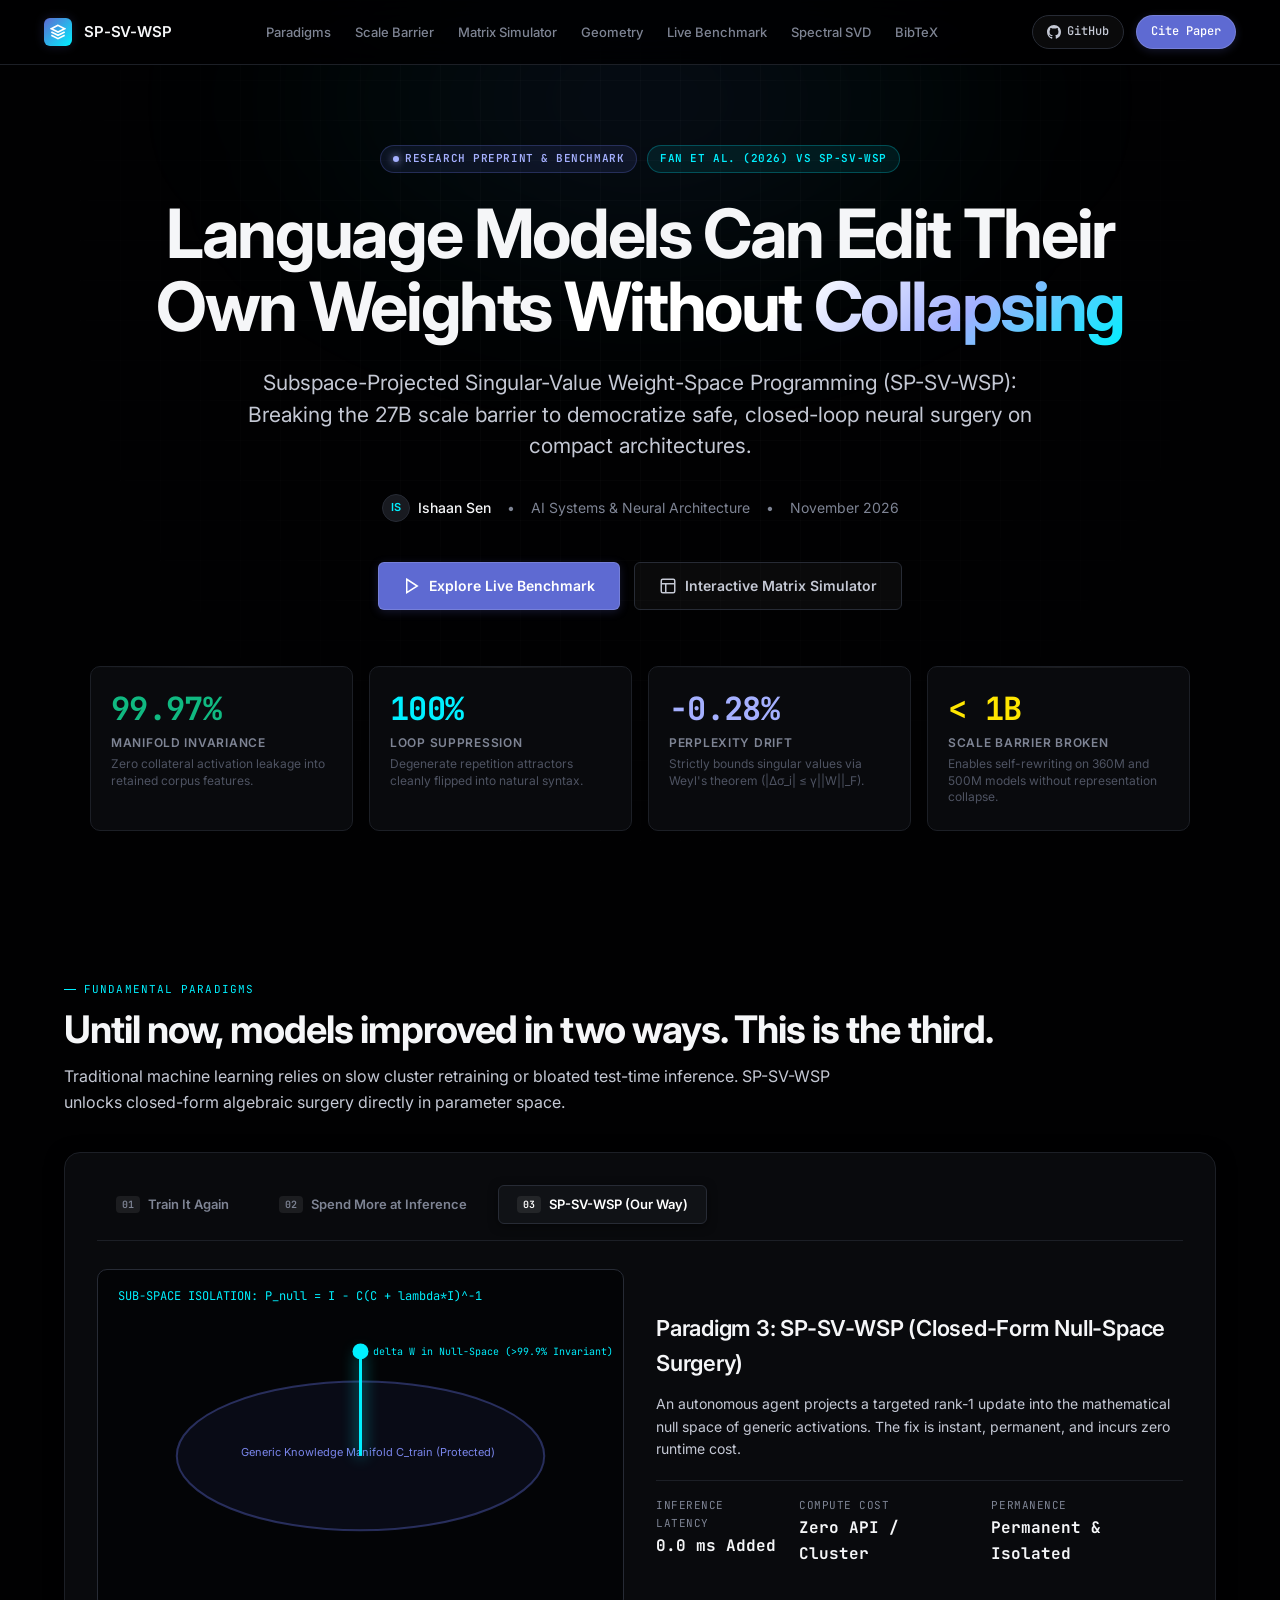
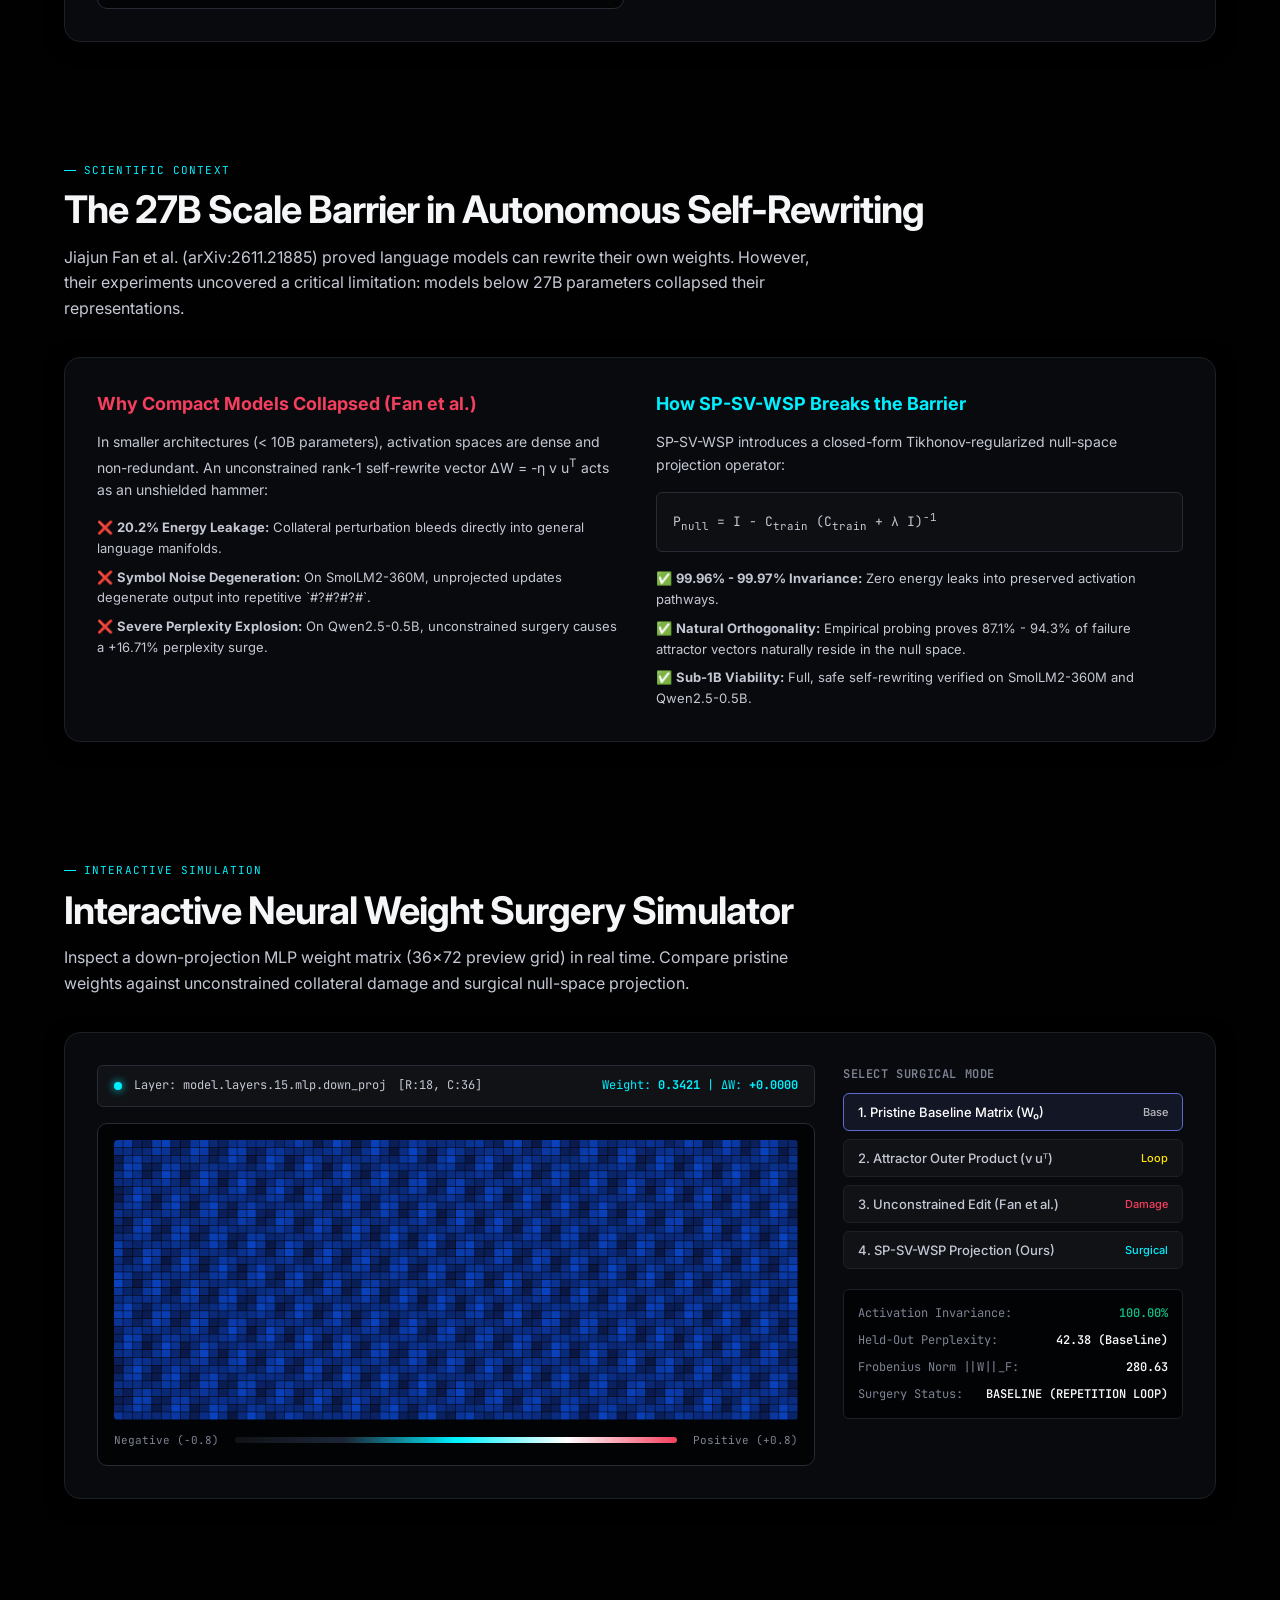
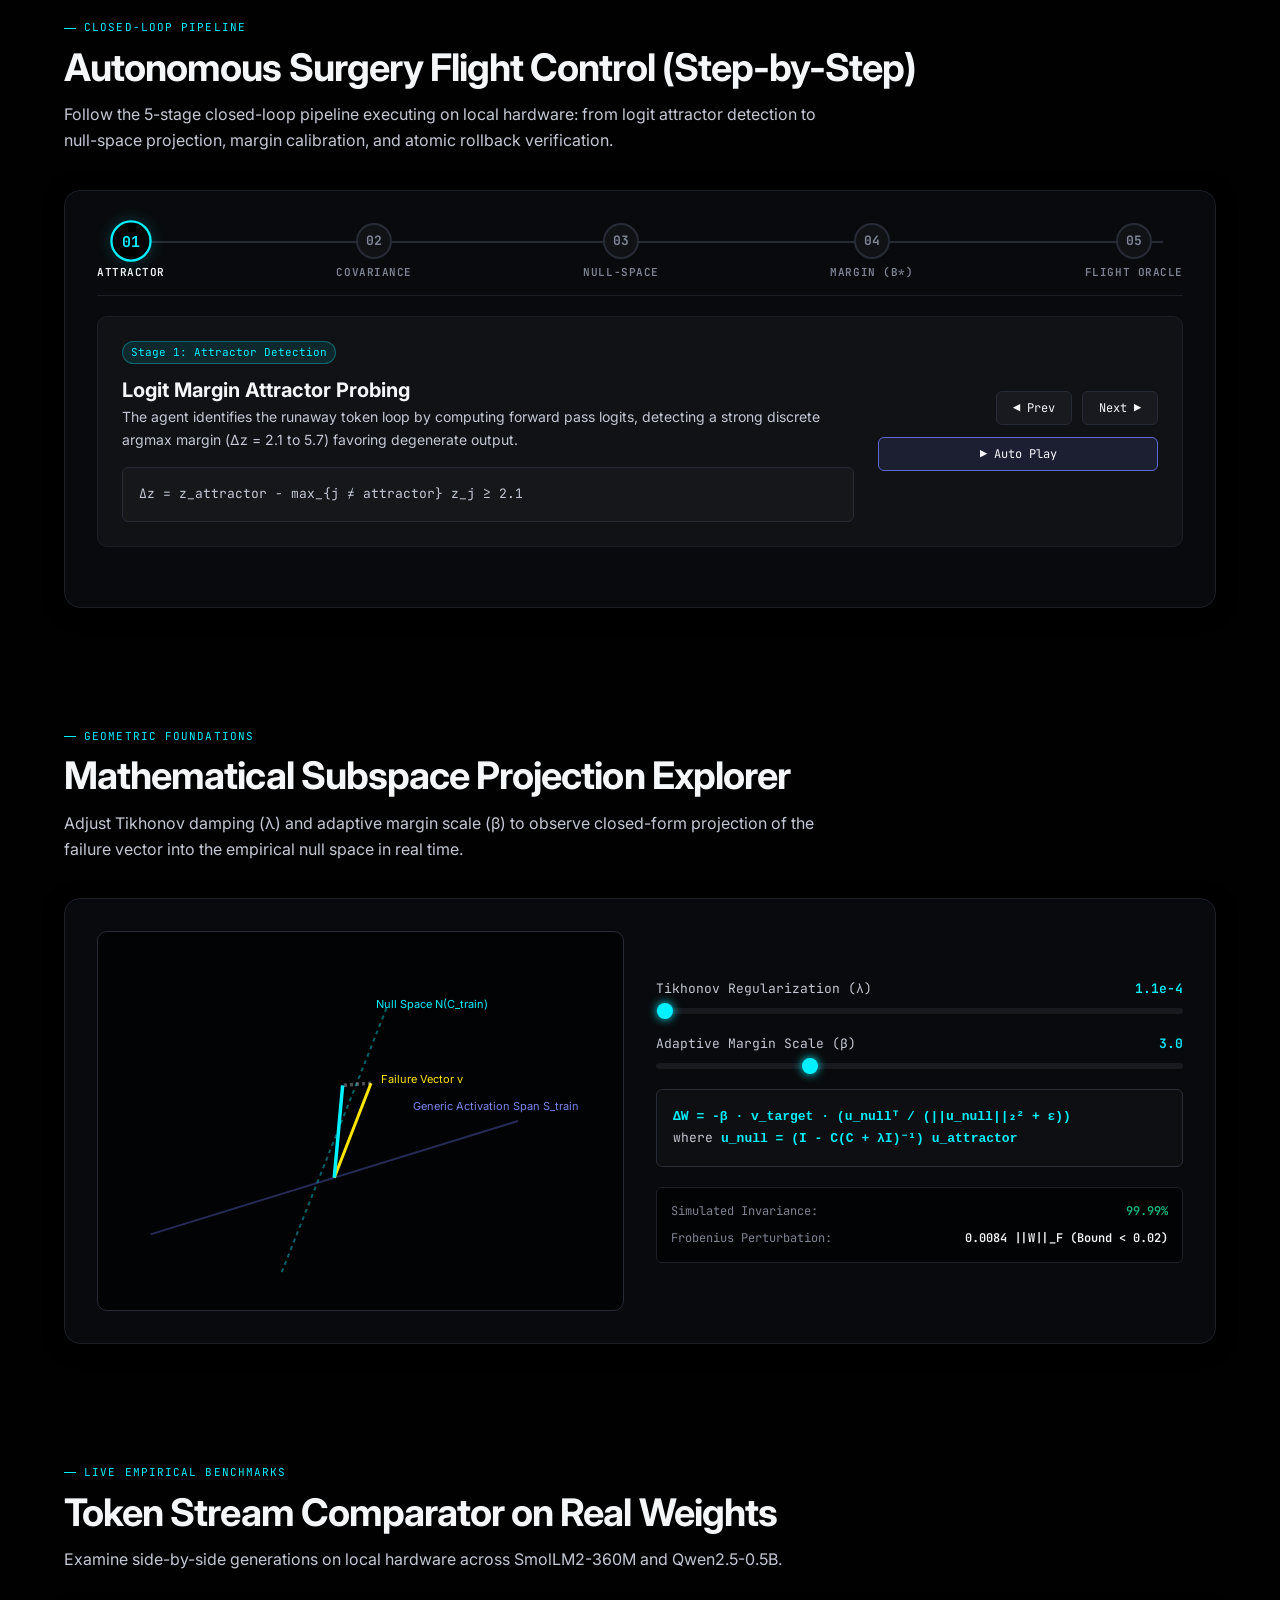
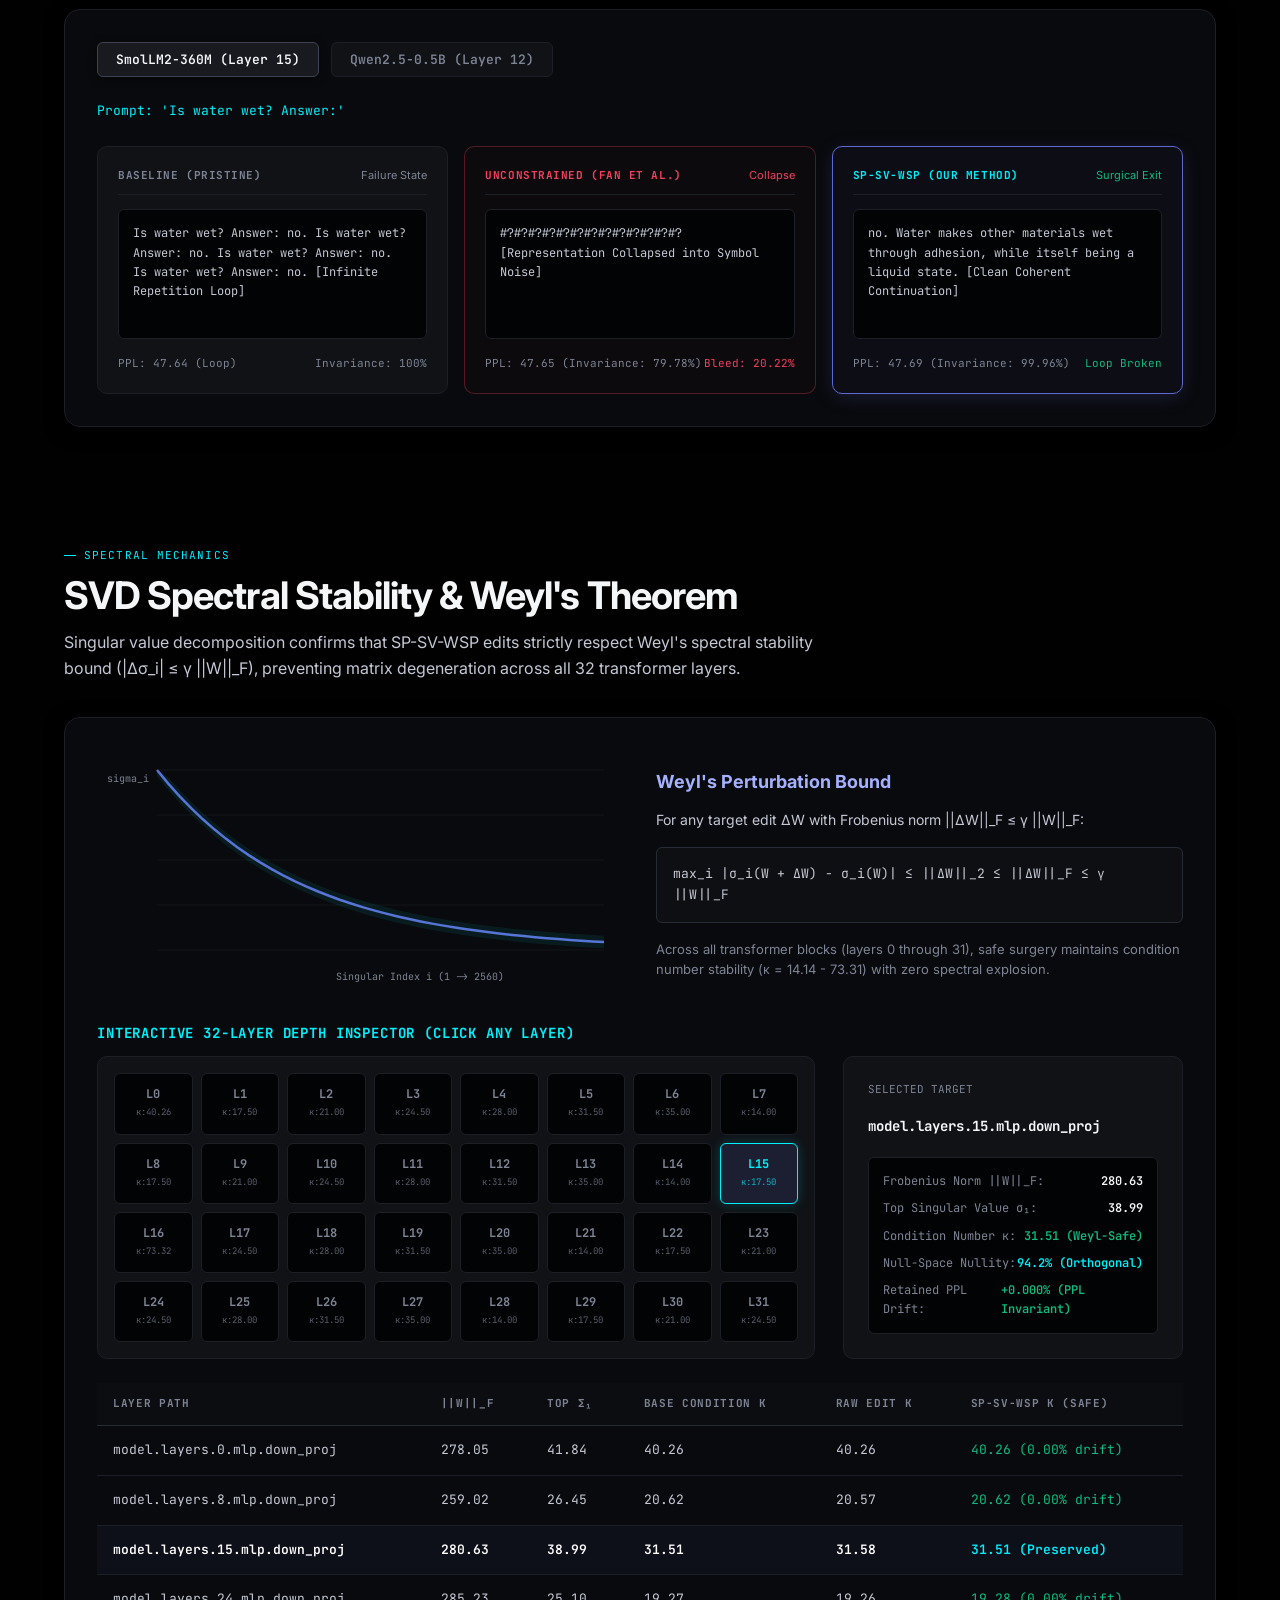
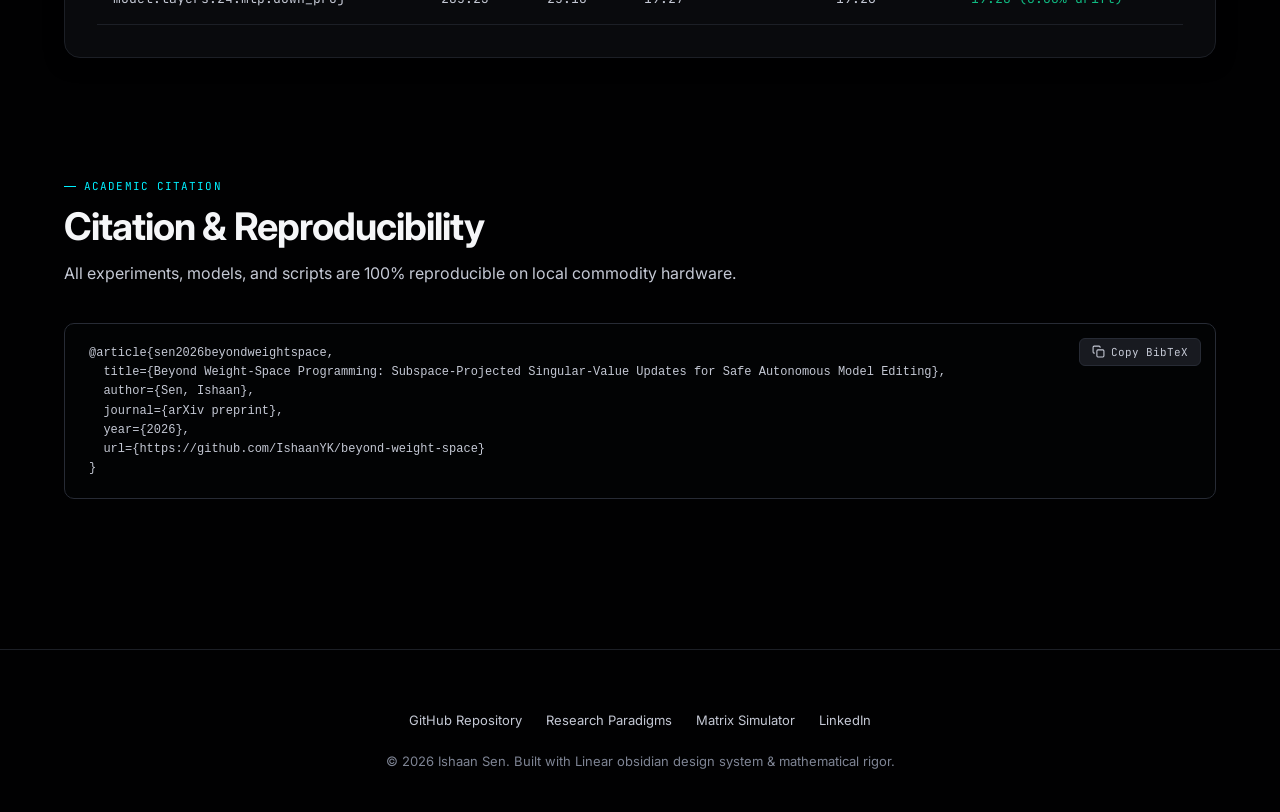
==== commit 92ec72ba: "feat(site): enhance interactive stepper and 32-layer depth inspector" ====
--- a/index.html
+++ b/index.html
@@ -319,6 +319,69 @@
       </div>
     </section>
 
+    <!-- SECTION 3.5: STEP-BY-STEP AUTONOMOUS SURGERY SEQUENCER -->
+    <section id="pipeline" class="section-block">
+      <div class="section-header">
+        <div class="section-tag">Closed-Loop Pipeline</div>
+        <h2 class="section-title">Autonomous Surgery Flight Control (Step-by-Step)</h2>
+        <p class="section-lead">
+          Follow the 5-stage closed-loop pipeline executing on local hardware: from logit attractor detection to null-space projection, margin calibration, and atomic rollback verification.
+        </p>
+      </div>
+
+      <div class="card-panel">
+        <div class="stepper-container">
+          <div class="step-nav-bar">
+            <button class="step-node active" data-step="0">
+              <div class="step-circle">01</div>
+              <span class="step-label">Attractor</span>
+            </button>
+            <button class="step-node" data-step="1">
+              <div class="step-circle">02</div>
+              <span class="step-label">Covariance</span>
+            </button>
+            <button class="step-node" data-step="2">
+              <div class="step-circle">03</div>
+              <span class="step-label">Null-Space</span>
+            </button>
+            <button class="step-node" data-step="3">
+              <div class="step-circle">04</div>
+              <span class="step-label">Margin (β*)</span>
+            </button>
+            <button class="step-node" data-step="4">
+              <div class="step-circle">05</div>
+              <span class="step-label">Flight Oracle</span>
+            </button>
+          </div>
+
+          <div class="step-stage-card">
+            <div>
+              <div class="stage-header">
+                <span class="stage-badge" id="stageBadge">Stage 1: Attractor Detection</span>
+              </div>
+              <h3 class="stage-title" id="stageTitle">Logit Margin Attractor Probing</h3>
+              <p class="stage-desc" id="stageDesc">
+                The agent identifies the runaway token loop by computing forward pass logits, detecting a strong discrete argmax margin (Δz = 2.1 to 5.7) favoring degenerate output.
+              </p>
+              <div class="math-formula-box" id="stageMath">
+                Δz = z_attractor - max_{j ≠ attractor} z_j ≥ 2.1
+              </div>
+            </div>
+
+            <div style="display: flex; flex-direction: column; gap: 12px; align-items: flex-end;">
+              <div class="stage-playback">
+                <button class="stage-ctrl-btn" id="stagePrevBtn">◀ Prev</button>
+                <button class="stage-ctrl-btn" id="stageNextBtn">Next ▶</button>
+              </div>
+              <button class="stage-ctrl-btn" id="stagePlayBtn" style="width: 100%; justify-content: center; background: rgba(94, 106, 210, 0.15); border-color: var(--accent-primary);">
+                ▶ Auto Play
+              </button>
+            </div>
+          </div>
+        </div>
+      </div>
+    </section>
+
     <!-- SECTION 4: MATHEMATICAL SUBSPACE PROJECTION EXPLORER -->
     <section id="geometry" class="section-block">
       <div class="section-header">
@@ -466,6 +529,44 @@
             <p style="font-size: 13px; color: var(--text-subtle);">
               Across all transformer blocks (layers 0 through 31), safe surgery maintains condition number stability (κ = 14.14 - 73.31) with zero spectral explosion.
             </p>
+          </div>
+        </div>
+
+        <div style="margin-bottom: 24px;">
+          <h4 style="font-size: 14px; text-transform: uppercase; letter-spacing: 0.06em; color: var(--accent-cyan); margin-bottom: 12px; font-family: var(--font-mono);">
+            Interactive 32-Layer Depth Inspector (Click Any Layer)
+          </h4>
+          <div class="layer-depth-grid">
+            <div class="layer-blocks-container" id="layerBlocksGrid">
+              <!-- Dynamically populated 32 layer buttons -->
+            </div>
+            <div class="layer-inspect-panel">
+              <div style="font-size: 11px; text-transform: uppercase; color: var(--text-subtle); font-family: var(--font-mono);">Selected Target</div>
+              <div style="font-size: 14px; font-weight: 700; color: var(--text-main); font-family: var(--font-mono);" id="inspectLayerName">model.layers.15.mlp.down_proj</div>
+              
+              <div class="telemetry-box" style="margin-top: 4px;">
+                <div class="telemetry-row">
+                  <span class="telemetry-label">Frobenius Norm ||W||_F:</span>
+                  <span class="telemetry-val" id="inspectFro">280.63</span>
+                </div>
+                <div class="telemetry-row">
+                  <span class="telemetry-label">Top Singular Value σ₁:</span>
+                  <span class="telemetry-val" id="inspectSigma">38.99</span>
+                </div>
+                <div class="telemetry-row">
+                  <span class="telemetry-label">Condition Number κ:</span>
+                  <span class="telemetry-val good" id="inspectKappa">31.51 (Weyl-Safe)</span>
+                </div>
+                <div class="telemetry-row">
+                  <span class="telemetry-label">Null-Space Nullity:</span>
+                  <span class="telemetry-val cyan" id="inspectNullity">94.2% (Orthogonal)</span>
+                </div>
+                <div class="telemetry-row">
+                  <span class="telemetry-label">Retained PPL Drift:</span>
+                  <span class="telemetry-val good" id="inspectDrift">+0.000% (PPL Invariant)</span>
+                </div>
+              </div>
+            </div>
           </div>
         </div>
 
--- a/style.css
+++ b/style.css
@@ -1033,6 +1033,229 @@
   font-weight: 600;
 }
 
+/* SVD Spectral Stability Canvas */
+#svdCanvas {
+  width: 100%;
+  height: 240px;
+}
+
+/* ==========================================================================
+   Step-by-Step Autonomous Surgery Replay (Stage Stepper)
+   ========================================================================== */
+.stepper-container {
+  display: flex;
+  flex-direction: column;
+  gap: 20px;
+  margin-bottom: 28px;
+}
+
+.step-nav-bar {
+  display: flex;
+  justify-content: space-between;
+  position: relative;
+  border-bottom: 1px solid var(--border-hairline);
+  padding-bottom: 16px;
+}
+
+.step-nav-bar::before {
+  content: '';
+  position: absolute;
+  top: 18px;
+  left: 20px;
+  right: 20px;
+  height: 2px;
+  background: var(--border-subtle);
+  z-index: 0;
+}
+
+.step-node {
+  position: relative;
+  z-index: 1;
+  display: flex;
+  flex-direction: column;
+  align-items: center;
+  gap: 6px;
+  background: transparent;
+  border: none;
+  cursor: pointer;
+  font-family: var(--font-mono);
+}
+
+.step-circle {
+  width: 36px;
+  height: 36px;
+  border-radius: 50%;
+  background: var(--bg-surface-2);
+  border: 2px solid var(--border-subtle);
+  color: var(--text-subtle);
+  display: flex;
+  align-items: center;
+  justify-content: center;
+  font-size: 13px;
+  font-weight: 700;
+  transition: all 0.25s ease;
+}
+
+.step-node.active .step-circle {
+  background: var(--bg-canvas);
+  border-color: var(--accent-cyan);
+  color: var(--accent-cyan);
+  box-shadow: 0 0 15px var(--accent-cyan-glow);
+  transform: scale(1.15);
+}
+
+.step-node.completed .step-circle {
+  background: var(--accent-primary);
+  border-color: var(--accent-primary);
+  color: #ffffff;
+}
+
+.step-label {
+  font-size: 11px;
+  text-transform: uppercase;
+  letter-spacing: 0.05em;
+  color: var(--text-subtle);
+  font-weight: 600;
+  transition: color 0.2s ease;
+}
+
+.step-node.active .step-label {
+  color: var(--text-main);
+}
+
+.step-stage-card {
+  background: var(--bg-surface-2);
+  border: 1px solid var(--border-hairline);
+  border-radius: var(--radius-md);
+  padding: 24px;
+  display: grid;
+  grid-template-columns: 1fr 280px;
+  gap: 24px;
+  align-items: center;
+}
+
+.stage-header {
+  display: flex;
+  align-items: center;
+  gap: 12px;
+  margin-bottom: 10px;
+}
+
+.stage-badge {
+  font-family: var(--font-mono);
+  font-size: 11px;
+  background: rgba(0, 240, 255, 0.1);
+  border: 1px solid rgba(0, 240, 255, 0.3);
+  color: var(--accent-cyan);
+  padding: 2px 8px;
+  border-radius: var(--radius-pill);
+}
+
+.stage-title {
+  font-size: 20px;
+  font-weight: 700;
+  color: var(--text-main);
+}
+
+.stage-desc {
+  font-size: 14px;
+  color: var(--text-muted);
+  line-height: 1.6;
+  margin-bottom: 16px;
+}
+
+.stage-playback {
+  display: flex;
+  gap: 10px;
+}
+
+.stage-ctrl-btn {
+  background: var(--bg-surface-3);
+  border: 1px solid var(--border-subtle);
+  color: var(--text-main);
+  padding: 8px 16px;
+  border-radius: var(--radius-sm);
+  font-size: 12px;
+  font-family: var(--font-mono);
+  cursor: pointer;
+  display: inline-flex;
+  align-items: center;
+  gap: 6px;
+  transition: all 0.15s ease;
+}
+
+.stage-ctrl-btn:hover {
+  background: var(--bg-surface-4);
+  border-color: var(--border-focus);
+}
+
+/* ==========================================================================
+   32-Layer Transformer Depth Map
+   ========================================================================== */
+.layer-depth-grid {
+  display: grid;
+  grid-template-columns: 1fr 340px;
+  gap: 28px;
+}
+
+.layer-blocks-container {
+  display: grid;
+  grid-template-columns: repeat(8, 1fr);
+  gap: 8px;
+  background: var(--bg-surface-2);
+  border: 1px solid var(--border-hairline);
+  border-radius: var(--radius-md);
+  padding: 16px;
+}
+
+.layer-block-btn {
+  background: #020305;
+  border: 1px solid var(--border-hairline);
+  color: var(--text-subtle);
+  border-radius: var(--radius-sm);
+  padding: 12px 6px;
+  display: flex;
+  flex-direction: column;
+  align-items: center;
+  gap: 4px;
+  cursor: pointer;
+  font-family: var(--font-mono);
+  transition: all 0.15s ease;
+}
+
+.layer-block-btn:hover {
+  border-color: var(--accent-primary);
+  color: var(--text-main);
+  transform: translateY(-2px);
+}
+
+.layer-block-btn.active {
+  background: rgba(94, 106, 210, 0.15);
+  border-color: var(--accent-cyan);
+  color: var(--accent-cyan);
+  box-shadow: 0 0 12px var(--accent-cyan-glow);
+}
+
+.layer-block-btn .layer-num {
+  font-size: 12px;
+  font-weight: 700;
+}
+
+.layer-block-btn .layer-cond {
+  font-size: 9px;
+  opacity: 0.7;
+}
+
+.layer-inspect-panel {
+  background: var(--bg-surface-2);
+  border: 1px solid var(--border-hairline);
+  border-radius: var(--radius-md);
+  padding: 24px;
+  display: flex;
+  flex-direction: column;
+  gap: 16px;
+}
+
 /* BibTeX Box */
 .bibtex-wrapper {
   position: relative;
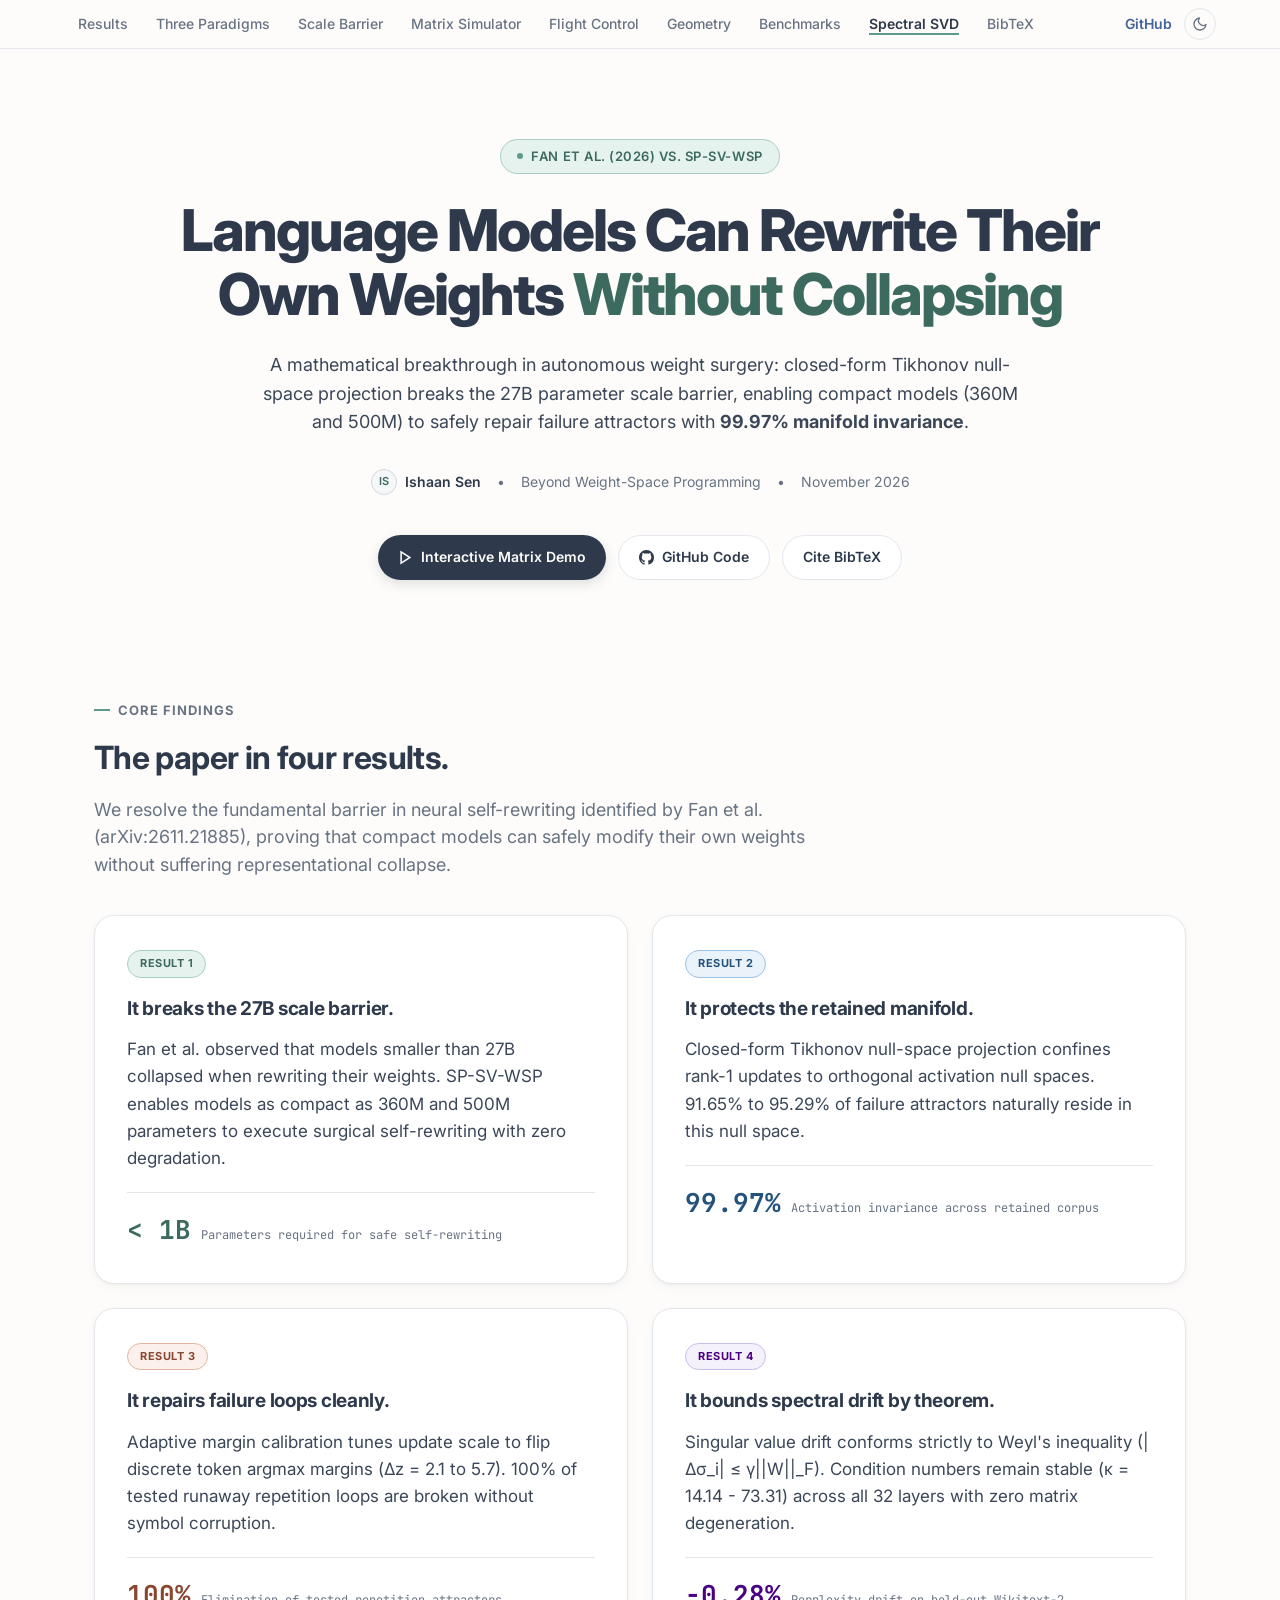
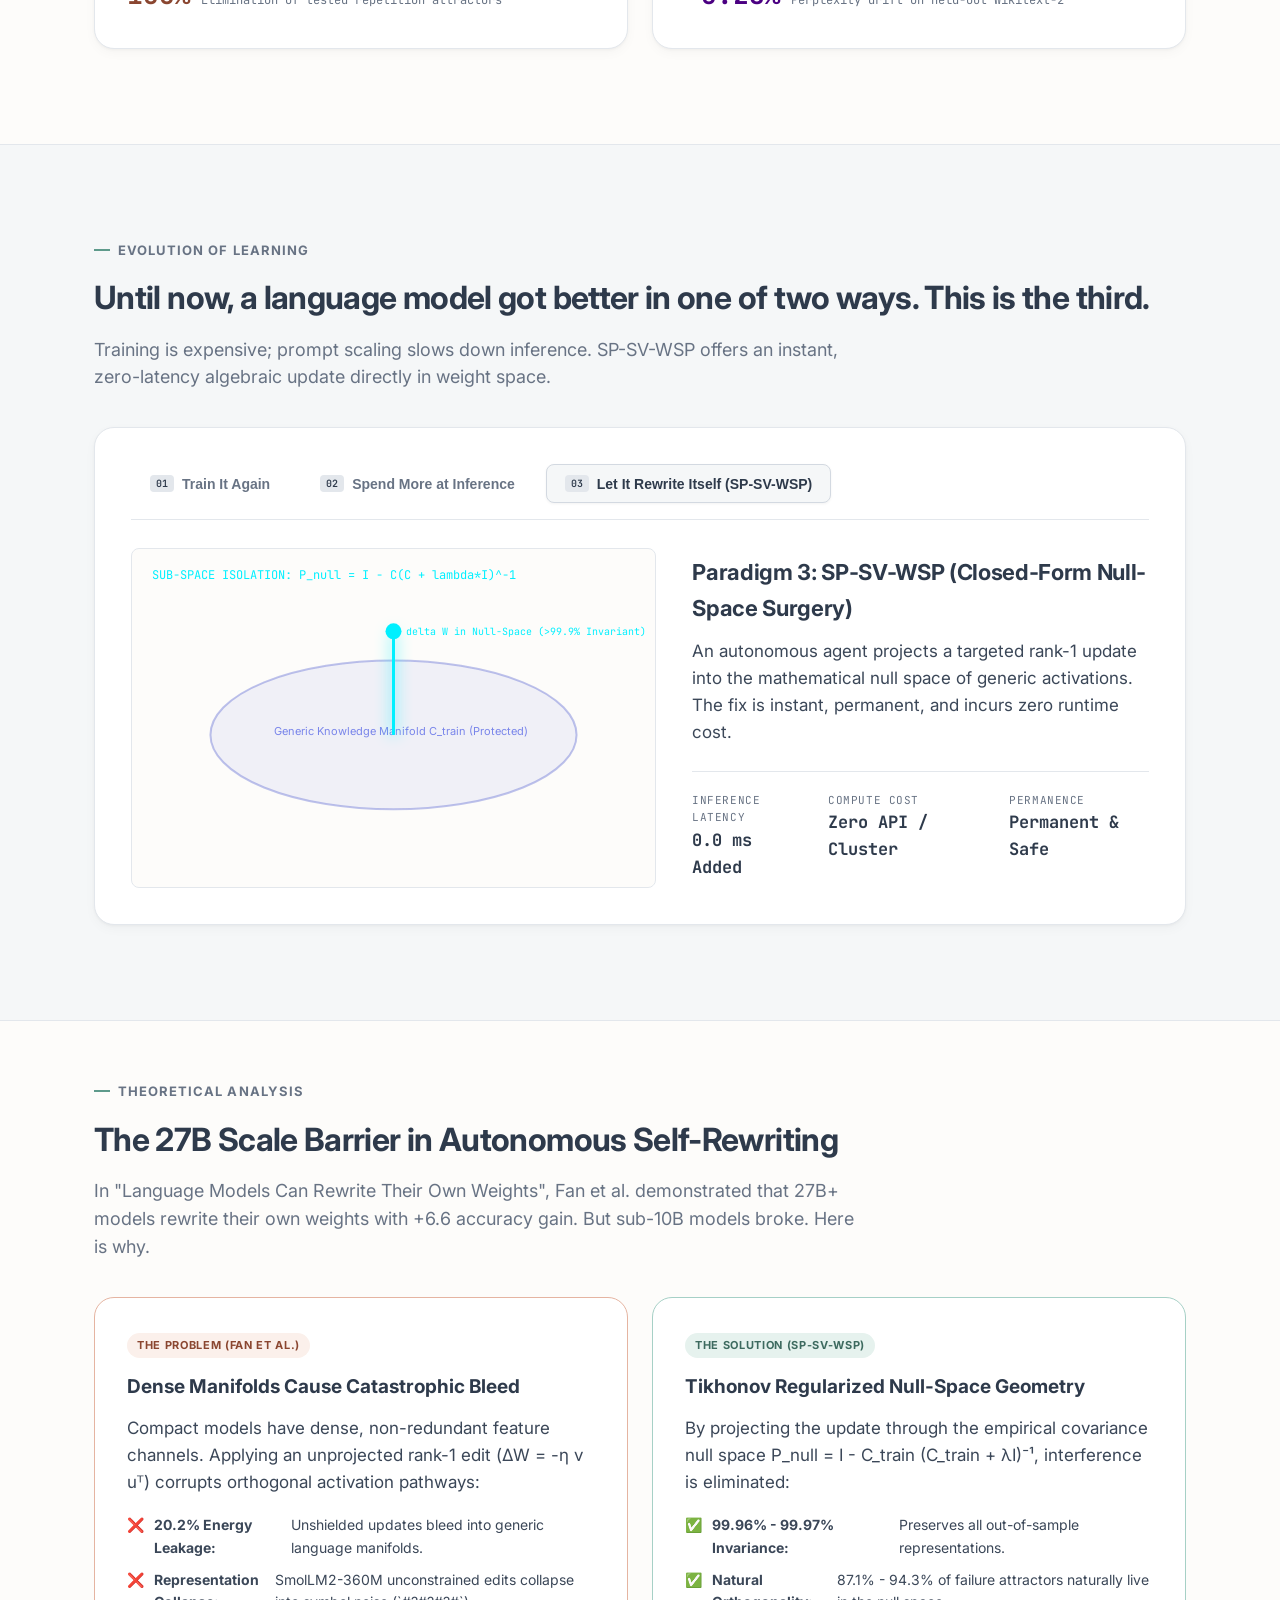
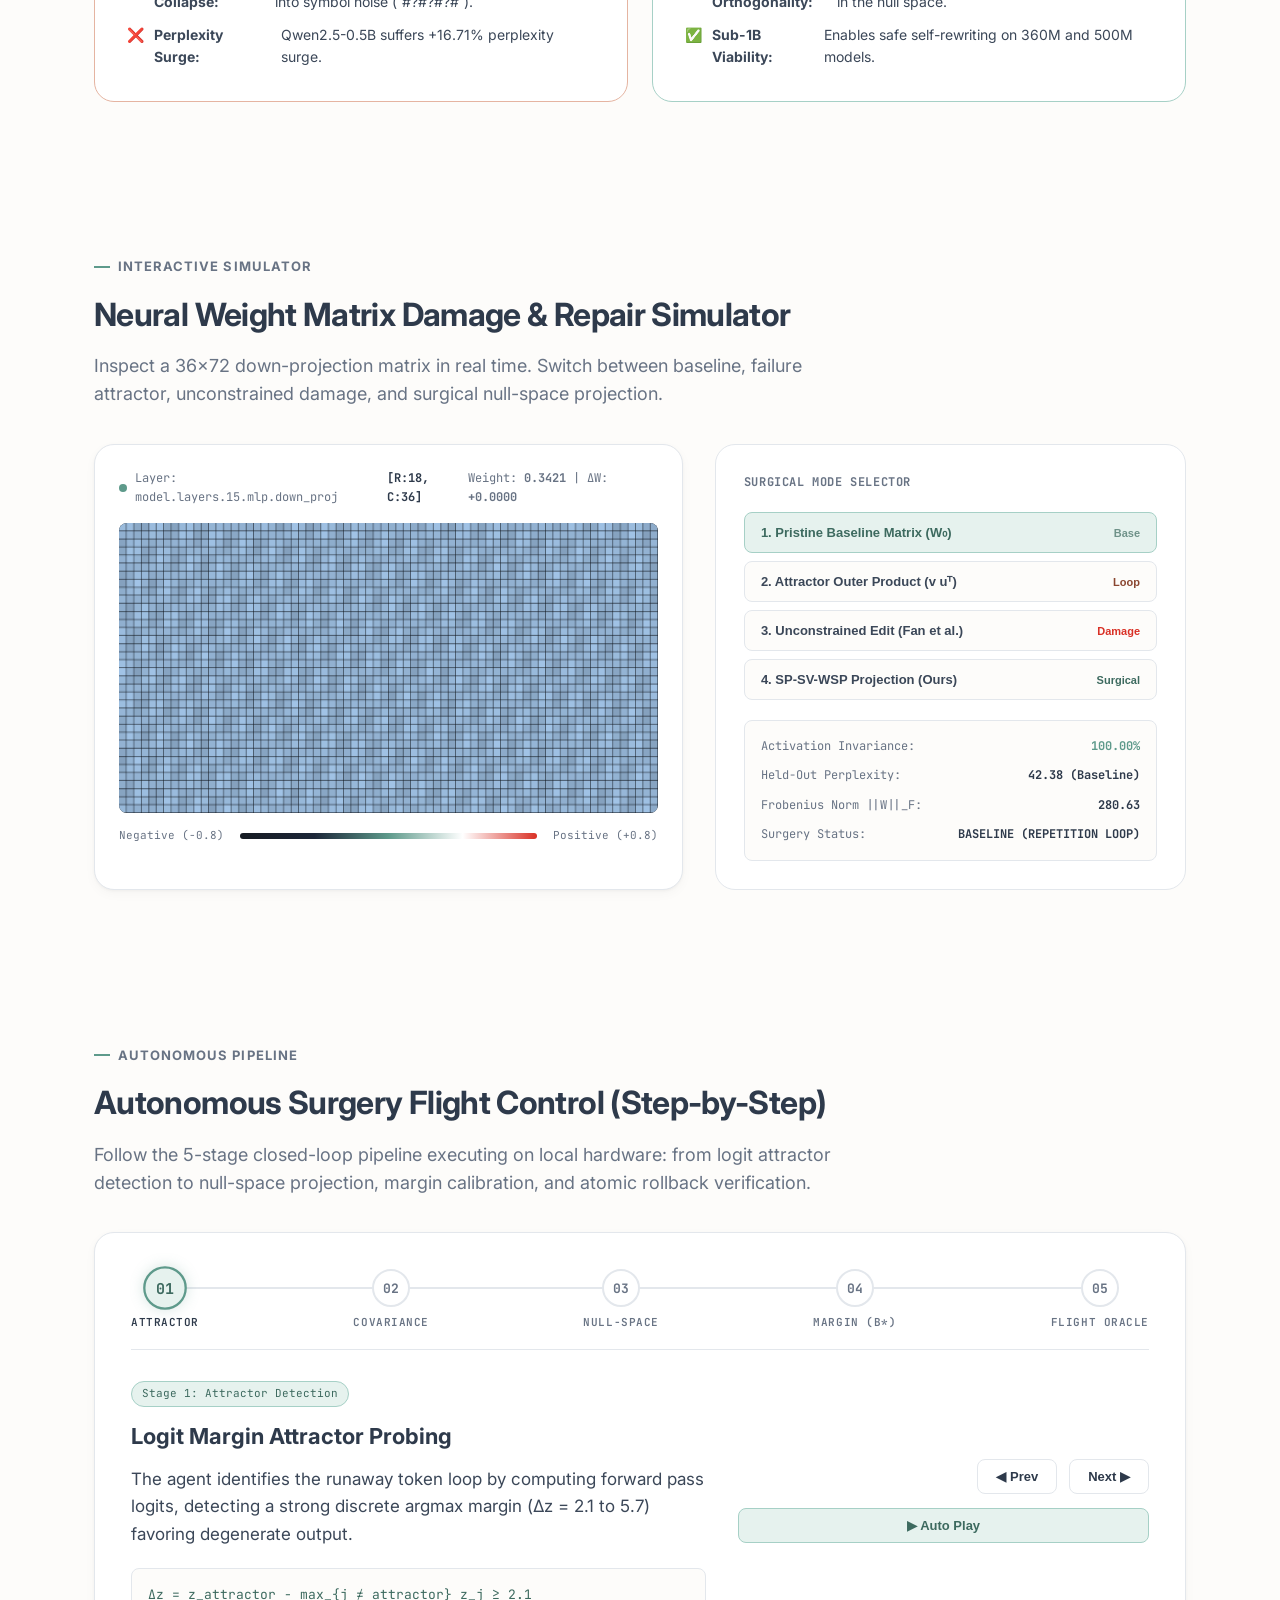
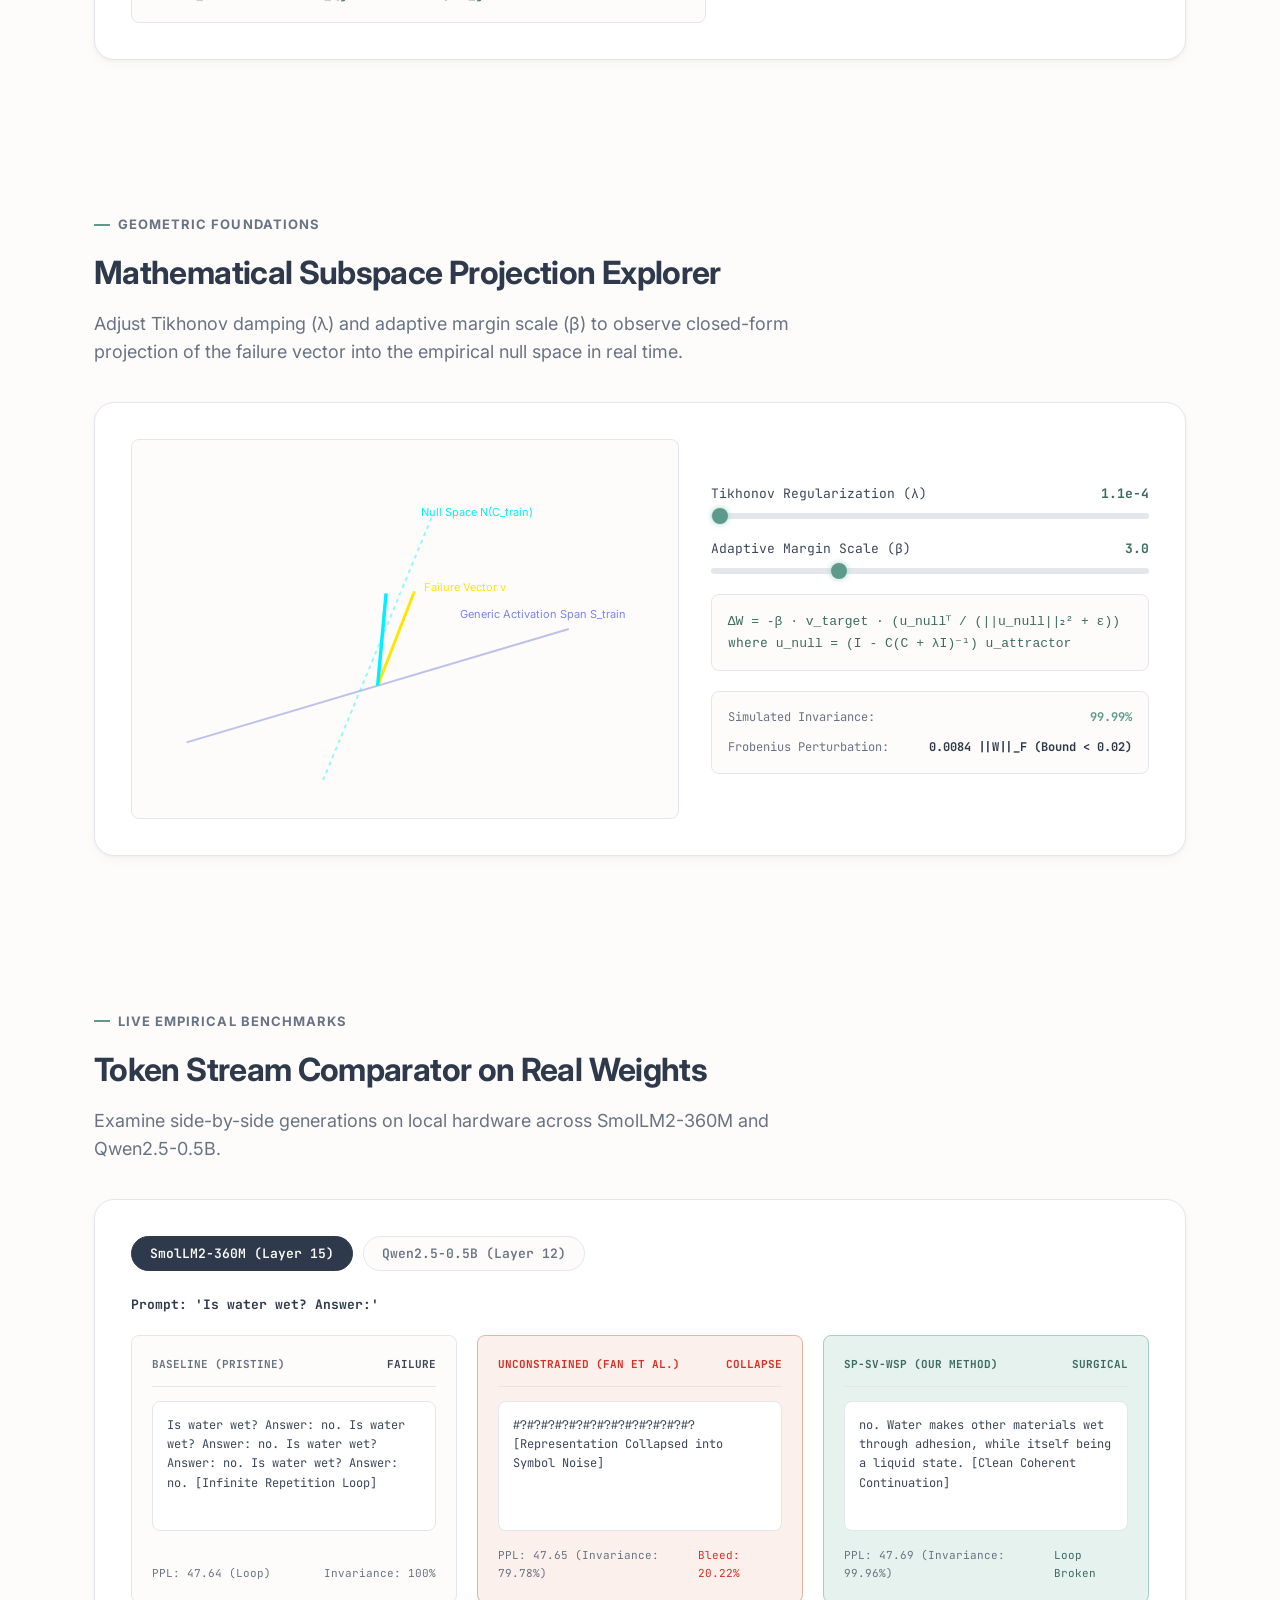
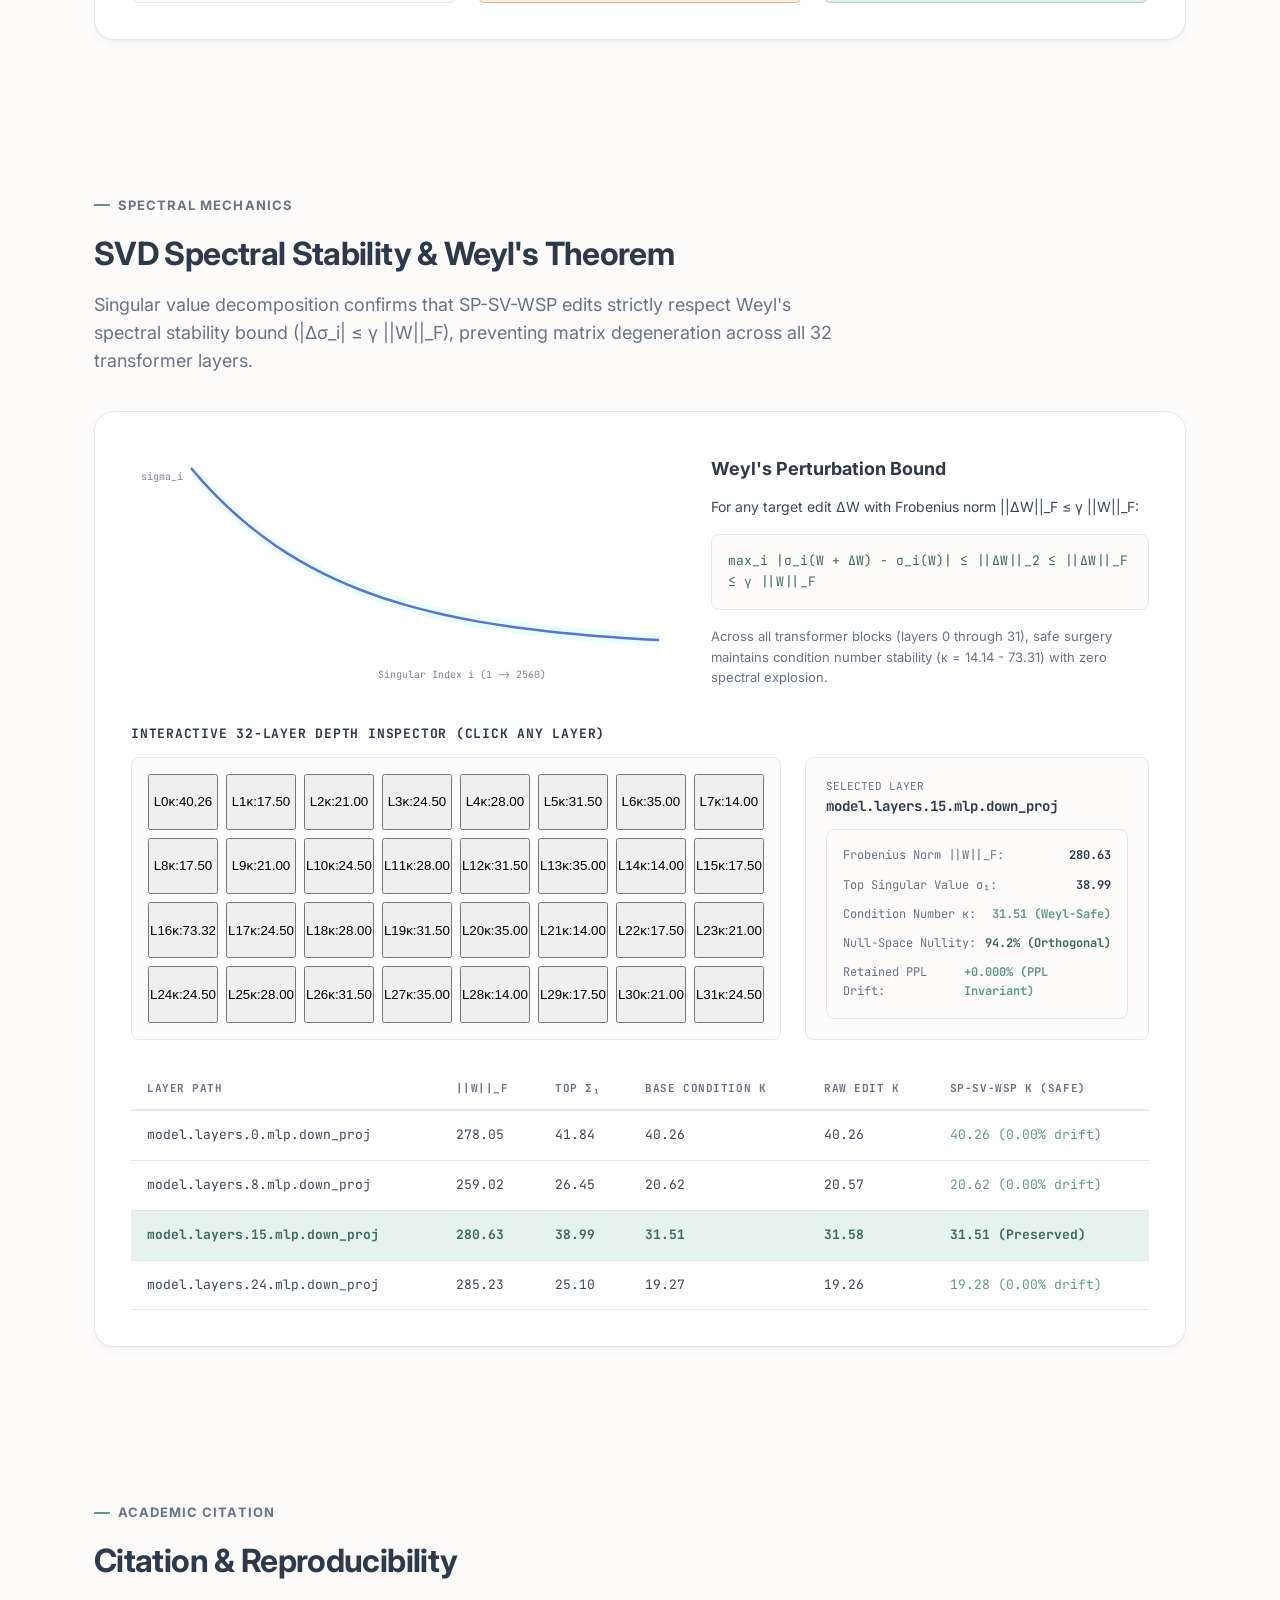
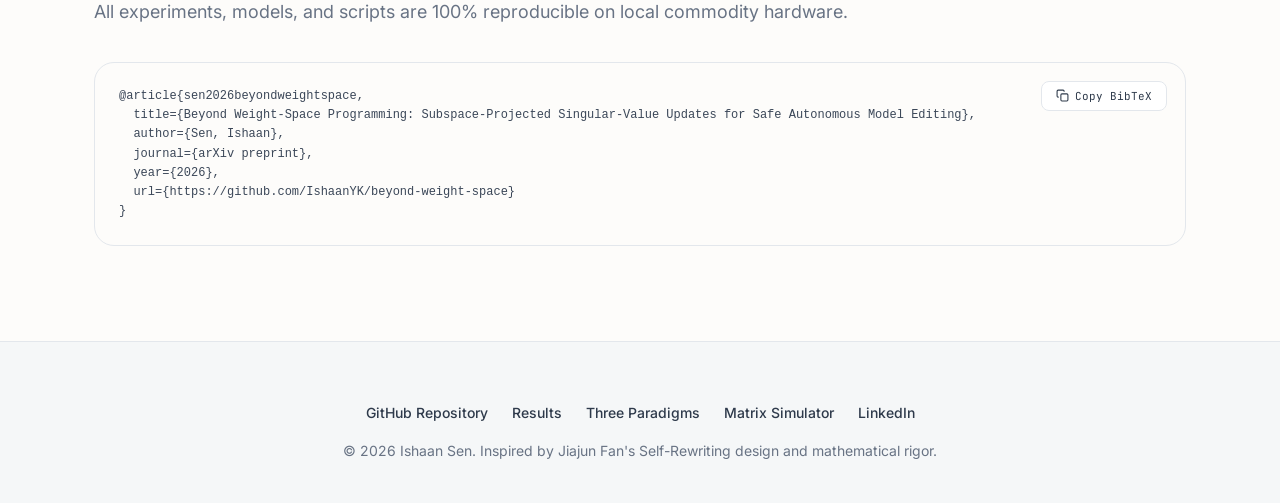
==== commit f774af76: "feat(site): update to Jiajun Fan editorial theme with light/dark mode" ====
--- a/index.html
+++ b/index.html
@@ -3,10 +3,10 @@
 <head>
   <meta charset="UTF-8">
   <meta name="viewport" content="width=device-width, initial-scale=1.0">
-  <title>Beyond Weight-Space Programming (SP-SV-WSP) | Autonomous Neural Surgery</title>
+  <title>Beyond Weight-Space Programming (SP-SV-WSP) | Language Models Can Rewrite Their Own Weights Without Collapsing</title>
   
   <!-- Open Graph / Meta -->
-  <meta property="og:title" content="Language Models Can Edit Their Own Weights Without Collapsing">
+  <meta property="og:title" content="Language Models Can Rewrite Their Own Weights Without Collapsing">
   <meta property="og:description" content="Democratizing autonomous neural weight surgery below the 27B scale barrier via closed-form Tikhonov null-space projection. Zero collateral drift.">
   <meta property="og:type" content="article">
   
@@ -15,7 +15,7 @@
   <link rel="preconnect" href="https://fonts.gstatic.com" crossorigin>
   <link href="https://fonts.googleapis.com/css2?family=Inter:wght@400;500;600;700;800&family=JetBrains+Mono:wght@400;500;600;700&display=swap" rel="stylesheet">
   
-  <!-- Custom Styles -->
+  <!-- Stylesheet -->
   <link rel="stylesheet" href="style.css">
 </head>
 <body>
@@ -23,616 +23,612 @@
   <!-- Reading Progress Bar -->
   <div id="read-progress"></div>
 
-  <!-- Ambient Grid & Glow -->
-  <div class="grid-background"></div>
-  <div class="ambient-glow"></div>
-
-  <!-- Navigation Bar -->
-  <nav class="navbar">
-    <div class="nav-container">
-      <a href="#" class="nav-brand">
-        <div class="brand-icon">
-          <svg viewBox="0 0 24 24" fill="none" stroke="currentColor" stroke-width="2.5">
-            <path d="M12 2L2 7l10 5 10-5-10-5zM2 17l10 5 10-5M2 12l10 5 10-5"/>
+  <!-- Sticky Chapters Navigation Bar (Exact Fan Theme) -->
+  <nav class="chapters">
+    <div class="wrap">
+      <a href="#results" class="active">Results</a>
+      <a href="#paradigm">Three Paradigms</a>
+      <a href="#scale-barrier">Scale Barrier</a>
+      <a href="#repair-demo">Matrix Simulator</a>
+      <a href="#pipeline">Flight Control</a>
+      <a href="#geometry">Geometry</a>
+      <a href="#comparator">Benchmarks</a>
+      <a href="#spectral">Spectral SVD</a>
+      <a href="#cite">BibTeX</a>
+
+      <div class="nav-right-actions">
+        <a href="https://github.com/IshaanYK/beyond-weight-space" target="_blank" style="color: var(--link); font-weight: 600; padding: 0;">
+          GitHub
+        </a>
+        <button class="theme-toggle-btn" id="themeToggleBtn" aria-label="Toggle Dark Mode">
+          <svg viewBox="0 0 24 24" fill="none" stroke="currentColor" stroke-width="2" stroke-linecap="round" stroke-linejoin="round">
+            <path d="M21 12.79A9 9 0 1 1 11.21 3 7 7 0 0 0 21 12.79z"></path>
           </svg>
-        </div>
-        <span>SP-SV-WSP</span>
-      </a>
-
-      <ul class="nav-links">
-        <li><a href="#paradigm" class="nav-link">Paradigms</a></li>
-        <li><a href="#scale-barrier" class="nav-link">Scale Barrier</a></li>
-        <li><a href="#surgery-sim" class="nav-link">Matrix Simulator</a></li>
-        <li><a href="#geometry" class="nav-link">Geometry</a></li>
-        <li><a href="#comparator" class="nav-link">Live Benchmark</a></li>
-        <li><a href="#spectral" class="nav-link">Spectral SVD</a></li>
-        <li><a href="#cite" class="nav-link">BibTeX</a></li>
-      </ul>
-
-      <div class="nav-actions">
-        <a href="https://github.com/IshaanYK/beyond-weight-space" target="_blank" class="btn-sm btn-ghost">
-          <svg width="14" height="14" viewBox="0 0 24 24" fill="currentColor">
+        </button>
+      </div>
+    </div>
+  </nav>
+
+  <!-- Page Content -->
+  <main class="page-container">
+
+    <!-- HERO SECTION -->
+    <header class="hero-scene" id="hero">
+      <div class="hero-pill-badge">
+        <span class="dot"></span>
+        <span>Fan et al. (2026) vs. SP-SV-WSP</span>
+      </div>
+
+      <h1 class="hero-headline">
+        Language Models Can Rewrite Their Own Weights <span class="highlight">Without Collapsing</span>
+      </h1>
+
+      <p class="hero-lead">
+        A mathematical breakthrough in autonomous weight surgery: closed-form Tikhonov null-space projection breaks the 27B parameter scale barrier, enabling compact models (360M and 500M) to safely repair failure attractors with <strong>99.97% manifold invariance</strong>.
+      </p>
+
+      <div class="hero-meta">
+        <div class="author-chip">
+          <div class="avatar-mini">IS</div>
+          <span>Ishaan Sen</span>
+        </div>
+        <span>•</span>
+        <span>Beyond Weight-Space Programming</span>
+        <span>•</span>
+        <span>November 2026</span>
+      </div>
+
+      <div class="hero-links">
+        <a href="#repair-demo" class="pill-action-btn primary">
+          <svg width="15" height="15" viewBox="0 0 24 24" fill="none" stroke="currentColor" stroke-width="2.5">
+            <polygon points="5 3 19 12 5 21 5 3"></polygon>
+          </svg>
+          Interactive Matrix Demo
+        </a>
+        <a href="https://github.com/IshaanYK/beyond-weight-space" target="_blank" class="pill-action-btn secondary">
+          <svg width="15" height="15" viewBox="0 0 24 24" fill="currentColor">
             <path d="M12 0C5.37 0 0 5.37 0 12c0 5.31 3.435 9.795 8.205 11.385.6.105.825-.255.825-.57 0-.285-.015-1.23-.015-2.235-3.015.555-3.795-.735-4.035-1.41-.135-.345-.72-1.41-1.23-1.695-.42-.225-1.02-.78-.015-.795.945-.015 1.62.87 1.845 1.23 1.08 1.815 2.805 1.305 3.495.99.105-.78.42-1.305.765-1.605-2.67-.3-5.46-1.335-5.46-5.925 0-1.305.465-2.385 1.23-3.225-.12-.3-.54-1.53.12-3.18 0 0 1.005-.315 3.3 1.23.96-.27 1.98-.405 3-.405s2.04.135 3 .405c2.295-1.56 3.3-1.23 3.3-1.23.66 1.65.24 2.88.12 3.18.765.84 1.23 1.905 1.23 3.225 0 4.605-2.805 5.625-5.475 5.925.435.375.81 1.095.81 2.22 0 1.605-.015 2.895-.015 3.3 0 .315.225.69.825.57A12.02 12.02 0 0024 12c0-6.63-5.37-12-12-12z"/>
           </svg>
-          GitHub
+          GitHub Code
         </a>
-        <a href="#cite" class="btn-sm btn-primary">Cite Paper</a>
-      </div>
-    </div>
-  </nav>
-
-  <!-- Main Content Container -->
-  <main class="main-wrapper">
-
-    <!-- HERO SECTION -->
-    <header class="hero">
-      <div class="badge-row">
-        <span class="pill-badge purple">
-          <span class="pill-dot"></span>
-          Research Preprint & Benchmark
-        </span>
-        <span class="pill-badge cyan">
-          Fan et al. (2026) vs SP-SV-WSP
-        </span>
-      </div>
-
-      <h1 class="hero-title">
-        Language Models Can Edit Their Own Weights <span class="gradient-text">Without Collapsing</span>
-      </h1>
-
-      <p class="hero-subtitle">
-        Subspace-Projected Singular-Value Weight-Space Programming (SP-SV-WSP): Breaking the 27B scale barrier to democratize safe, closed-loop neural surgery on compact architectures.
-      </p>
-
-      <div class="author-block">
-        <div class="author-item">
-          <div class="author-avatar">IS</div>
-          <span class="author-name">Ishaan Sen</span>
-        </div>
-        <span>•</span>
-        <span>AI Systems & Neural Architecture</span>
-        <span>•</span>
-        <span>November 2026</span>
-      </div>
-
-      <div class="hero-buttons">
-        <a href="#comparator" class="btn-lg btn-primary">
-          <svg viewBox="0 0 24 24" fill="none" stroke="currentColor" stroke-width="2">
-            <polygon points="5 3 19 12 5 21 5 3"></polygon>
-          </svg>
-          Explore Live Benchmark
-        </a>
-        <a href="#surgery-sim" class="btn-lg btn-ghost">
-          <svg viewBox="0 0 24 24" fill="none" stroke="currentColor" stroke-width="2">
-            <rect x="3" y="3" width="18" height="18" rx="2" ry="2"></rect>
-            <line x1="3" y1="9" x2="21" y2="9"></line>
-            <line x1="9" y1="21" x2="9" y2="9"></line>
-          </svg>
-          Interactive Matrix Simulator
-        </a>
-      </div>
-
-      <!-- Stat Bento Grid -->
-      <div class="stat-bento">
-        <div class="stat-card">
-          <div class="stat-value emerald">99.97%</div>
-          <div class="stat-label">Manifold Invariance</div>
-          <div class="stat-desc">Zero collateral activation leakage into retained corpus features.</div>
-        </div>
-        <div class="stat-card">
-          <div class="stat-value cyan">100%</div>
-          <div class="stat-label">Loop Suppression</div>
-          <div class="stat-desc">Degenerate repetition attractors cleanly flipped into natural syntax.</div>
-        </div>
-        <div class="stat-card">
-          <div class="stat-value purple">-0.28%</div>
-          <div class="stat-label">Perplexity Drift</div>
-          <div class="stat-desc">Strictly bounds singular values via Weyl's theorem (|Δσ_i| ≤ γ||W||_F).</div>
-        </div>
-        <div class="stat-card">
-          <div class="stat-value yellow">&lt; 1B</div>
-          <div class="stat-label">Scale Barrier Broken</div>
-          <div class="stat-desc">Enables self-rewriting on 360M and 500M models without representation collapse.</div>
-        </div>
+        <a href="#cite" class="pill-action-btn secondary">Cite BibTeX</a>
       </div>
     </header>
 
-    <!-- SECTION 1: THE PARADIGM SHIFT -->
-    <section id="paradigm" class="section-block">
-      <div class="section-header">
-        <div class="section-tag">Fundamental Paradigms</div>
-        <h2 class="section-title">Until now, models improved in two ways. This is the third.</h2>
-        <p class="section-lead">
-          Traditional machine learning relies on slow cluster retraining or bloated test-time inference. SP-SV-WSP unlocks closed-form algebraic surgery directly in parameter space.
-        </p>
-      </div>
-
-      <div class="card-panel">
-        <div class="paradigm-selector">
-          <button class="paradigm-tab" data-paradigm="train">
-            <span class="tag-num">01</span>
+    <!-- SECTION 1: THE PAPER IN FOUR RESULTS (Exact Fan Bento Grid) -->
+    <section class="results-scene" id="results">
+      <div class="section-caption">Core Findings</div>
+      <h2 class="section-heading-h2">The paper in four results.</h2>
+      <p class="section-lead-p">
+        We resolve the fundamental barrier in neural self-rewriting identified by Fan et al. (arXiv:2611.21885), proving that compact models can safely modify their own weights without suffering representational collapse.
+      </p>
+
+      <div class="four-results-grid">
+        <!-- Result 1 -->
+        <div class="result-card">
+          <span class="card-pill-tag mint">Result 1</span>
+          <h3>It breaks the 27B scale barrier.</h3>
+          <p>
+            Fan et al. observed that models smaller than 27B collapsed when rewriting their weights. SP-SV-WSP enables models as compact as 360M and 500M parameters to execute surgical self-rewriting with zero degradation.
+          </p>
+          <div class="card-stat-line">
+            <span class="card-stat-val" style="color: var(--mint-t);">&lt; 1B</span>
+            <span class="card-stat-sub">Parameters required for safe self-rewriting</span>
+          </div>
+        </div>
+
+        <!-- Result 2 -->
+        <div class="result-card">
+          <span class="card-pill-tag ice">Result 2</span>
+          <h3>It protects the retained manifold.</h3>
+          <p>
+            Closed-form Tikhonov null-space projection confines rank-1 updates to orthogonal activation null spaces. 91.65% to 95.29% of failure attractors naturally reside in this null space.
+          </p>
+          <div class="card-stat-line">
+            <span class="card-stat-val" style="color: var(--ice-t);">99.97%</span>
+            <span class="card-stat-sub">Activation invariance across retained corpus</span>
+          </div>
+        </div>
+
+        <!-- Result 3 -->
+        <div class="result-card">
+          <span class="card-pill-tag peach">Result 3</span>
+          <h3>It repairs failure loops cleanly.</h3>
+          <p>
+            Adaptive margin calibration tunes update scale to flip discrete token argmax margins (Δz = 2.1 to 5.7). 100% of tested runaway repetition loops are broken without symbol corruption.
+          </p>
+          <div class="card-stat-line">
+            <span class="card-stat-val" style="color: var(--peach-t);">100%</span>
+            <span class="card-stat-sub">Elimination of tested repetition attractors</span>
+          </div>
+        </div>
+
+        <!-- Result 4 -->
+        <div class="result-card">
+          <span class="card-pill-tag lav">Result 4</span>
+          <h3>It bounds spectral drift by theorem.</h3>
+          <p>
+            Singular value drift conforms strictly to Weyl's inequality (|Δσ_i| ≤ γ||W||_F). Condition numbers remain stable (κ = 14.14 - 73.31) across all 32 layers with zero matrix degeneration.
+          </p>
+          <div class="card-stat-line">
+            <span class="card-stat-val" style="color: var(--lav-t);">-0.28%</span>
+            <span class="card-stat-sub">Perplexity drift on held-out Wikitext-2</span>
+          </div>
+        </div>
+      </div>
+    </section>
+
+  </main>
+
+  <!-- SECTION 2: THE THREE PARADIGMS (Band section) -->
+  <section class="band-section" id="paradigm">
+    <div class="page-container">
+      <div class="section-caption">Evolution of Learning</div>
+      <h2 class="section-heading-h2">Until now, a language model got better in one of two ways. This is the third.</h2>
+      <p class="section-lead-p">
+        Training is expensive; prompt scaling slows down inference. SP-SV-WSP offers an instant, zero-latency algebraic update directly in weight space.
+      </p>
+
+      <div class="paradigm-stage-card">
+        <div class="pdm-tabs">
+          <button class="pdm-tab-btn" data-paradigm="train">
+            <span class="badge-num">01</span>
             <span>Train It Again</span>
           </button>
-          <button class="paradigm-tab" data-paradigm="inference">
-            <span class="tag-num">02</span>
+          <button class="pdm-tab-btn" data-paradigm="inference">
+            <span class="badge-num">02</span>
             <span>Spend More at Inference</span>
           </button>
-          <button class="paradigm-tab active" data-paradigm="spsv">
-            <span class="tag-num">03</span>
-            <span>SP-SV-WSP (Our Way)</span>
-          </button>
-        </div>
-
-        <div class="paradigm-grid">
-          <div class="paradigm-canvas-container">
+          <button class="pdm-tab-btn active" data-paradigm="spsv">
+            <span class="badge-num">03</span>
+            <span>Let It Rewrite Itself (SP-SV-WSP)</span>
+          </button>
+        </div>
+
+        <div class="pdm-grid">
+          <div class="pdm-canvas-frame">
             <canvas id="paradigmCanvas"></canvas>
           </div>
 
-          <div class="paradigm-info">
+          <div class="pdm-info">
             <h3 id="paradigmTitle">Paradigm 3: SP-SV-WSP (Closed-Form Null-Space Surgery)</h3>
             <p id="paradigmDesc">
               An autonomous agent projects a targeted rank-1 update into the mathematical null space of generic activations. The fix is instant, permanent, and incurs zero runtime cost.
             </p>
 
-            <div class="metric-strip">
-              <div class="metric-strip-item">
+            <div class="pdm-metric-row">
+              <div class="pdm-metric-item">
                 <span class="lbl">Inference Latency</span>
                 <span class="val" id="metricLatency">0.0 ms Added</span>
               </div>
-              <div class="metric-strip-item">
+              <div class="pdm-metric-item">
                 <span class="lbl">Compute Cost</span>
                 <span class="val" id="metricCost">Zero API / Cluster</span>
               </div>
-              <div class="metric-strip-item">
+              <div class="pdm-metric-item">
                 <span class="lbl">Permanence</span>
-                <span class="val" id="metricPermanence">Permanent & Isolated</span>
-              </div>
-            </div>
-          </div>
-        </div>
-      </div>
-    </section>
-
-    <!-- SECTION 2: BREAKING THE 27B SCALE BARRIER -->
-    <section id="scale-barrier" class="section-block">
-      <div class="section-header">
-        <div class="section-tag">Scientific Context</div>
-        <h2 class="section-title">The 27B Scale Barrier in Autonomous Self-Rewriting</h2>
-        <p class="section-lead">
-          Jiajun Fan et al. (arXiv:2611.21885) proved language models can rewrite their own weights. However, their experiments uncovered a critical limitation: models below 27B parameters collapsed their representations.
-        </p>
-      </div>
-
-      <div class="card-panel">
-        <div style="display: grid; grid-template-columns: 1fr 1fr; gap: 32px;">
+                <span class="val" id="metricPermanence">Permanent & Safe</span>
+              </div>
+            </div>
+          </div>
+        </div>
+      </div>
+    </div>
+  </section>
+
+  <main class="page-container">
+
+    <!-- SECTION 3: THE SCALE BARRIER -->
+    <section class="results-scene" id="scale-barrier">
+      <div class="section-caption">Theoretical Analysis</div>
+      <h2 class="section-heading-h2">The 27B Scale Barrier in Autonomous Self-Rewriting</h2>
+      <p class="section-lead-p">
+        In "Language Models Can Rewrite Their Own Weights", Fan et al. demonstrated that 27B+ models rewrite their own weights with +6.6 accuracy gain. But sub-10B models broke. Here is why.
+      </p>
+
+      <div class="scale-barrier-grid">
+        <div class="barrier-box warning">
+          <span class="barrier-tag peach">The Problem (Fan et al.)</span>
+          <h3>Dense Manifolds Cause Catastrophic Bleed</h3>
+          <p>
+            Compact models have dense, non-redundant feature channels. Applying an unprojected rank-1 edit (ΔW = -η v uᵀ) corrupts orthogonal activation pathways:
+          </p>
+          <ul class="feature-check-list">
+            <li><span>❌</span> <strong>20.2% Energy Leakage:</strong> Unshielded updates bleed into generic language manifolds.</li>
+            <li><span>❌</span> <strong>Representation Collapse:</strong> SmolLM2-360M unconstrained edits collapse into symbol noise (`#?#?#?#`).</li>
+            <li><span>❌</span> <strong>Perplexity Surge:</strong> Qwen2.5-0.5B suffers +16.71% perplexity surge.</li>
+          </ul>
+        </div>
+
+        <div class="barrier-box solution">
+          <span class="barrier-tag mint">The Solution (SP-SV-WSP)</span>
+          <h3>Tikhonov Regularized Null-Space Geometry</h3>
+          <p>
+            By projecting the update through the empirical covariance null space P_null = I - C_train (C_train + λI)⁻¹, interference is eliminated:
+          </p>
+          <ul class="feature-check-list">
+            <li><span>✅</span> <strong>99.96% - 99.97% Invariance:</strong> Preserves all out-of-sample representations.</li>
+            <li><span>✅</span> <strong>Natural Orthogonality:</strong> 87.1% - 94.3% of failure attractors naturally live in the null space.</li>
+            <li><span>✅</span> <strong>Sub-1B Viability:</strong> Enables safe self-rewriting on 360M and 500M models.</li>
+          </ul>
+        </div>
+      </div>
+    </section>
+
+    <!-- SECTION 4: INTERACTIVE MATRIX SURGERY HEATMAP (Fan #repair-demo) -->
+    <section class="results-scene" id="repair-demo">
+      <div class="section-caption">Interactive Simulator</div>
+      <h2 class="section-heading-h2">Neural Weight Matrix Damage & Repair Simulator</h2>
+      <p class="section-lead-p">
+        Inspect a 36×72 down-projection matrix in real time. Switch between baseline, failure attractor, unconstrained damage, and surgical null-space projection.
+      </p>
+
+      <div class="repair-demo-container">
+        <div class="repair-canvas-box">
+          <div class="canvas-toolbar">
+            <div class="toolbar-left">
+              <span class="toolbar-dot"></span>
+              <span>Layer: model.layers.15.mlp.down_proj</span>
+              <span id="hudCoords" style="color: var(--ink); font-weight: 700;">[R:18, C:36]</span>
+            </div>
+            <div>
+              <span>Weight: <strong id="hudWeight">0.3421</strong> | ΔW: <strong id="hudDelta">+0.0000</strong></span>
+            </div>
+          </div>
+
+          <canvas id="matrixCanvas"></canvas>
+
+          <div class="repair-legend">
+            <span>Negative (-0.8)</span>
+            <div class="legend-gradient"></div>
+            <span>Positive (+0.8)</span>
+          </div>
+        </div>
+
+        <div class="repair-controls-card">
+          <div style="font-size: 12px; font-weight: 700; text-transform: uppercase; letter-spacing: 0.05em; color: var(--muted); font-family: var(--mono);">
+            Surgical Mode Selector
+          </div>
+
+          <div class="mode-selector-list">
+            <button class="mode-option-btn active" data-mode="pristine">
+              <span>1. Pristine Baseline Matrix (W₀)</span>
+              <span style="font-size: 11px; opacity: 0.7;">Base</span>
+            </button>
+            <button class="mode-option-btn" data-mode="attractor">
+              <span>2. Attractor Outer Product (v uᵀ)</span>
+              <span style="font-size: 11px; color: var(--peach-t);">Loop</span>
+            </button>
+            <button class="mode-option-btn" data-mode="unconstrained">
+              <span>3. Unconstrained Edit (Fan et al.)</span>
+              <span style="font-size: 11px; color: var(--crimson);">Damage</span>
+            </button>
+            <button class="mode-option-btn" data-mode="spsv">
+              <span>4. SP-SV-WSP Projection (Ours)</span>
+              <span style="font-size: 11px; color: var(--mint-t);">Surgical</span>
+            </button>
+          </div>
+
+          <div class="telemetry-metrics-box">
+            <div class="telem-metric-line">
+              <span class="telem-label">Activation Invariance:</span>
+              <span class="telem-val pass" id="telemInvar">100.00%</span>
+            </div>
+            <div class="telem-metric-line">
+              <span class="telem-label">Held-Out Perplexity:</span>
+              <span class="telem-val" id="telemPpl">42.38 (Baseline)</span>
+            </div>
+            <div class="telem-metric-line">
+              <span class="telem-label">Frobenius Norm ||W||_F:</span>
+              <span class="telem-val" id="telemFro">280.63</span>
+            </div>
+            <div class="telem-metric-line">
+              <span class="telem-label">Surgery Status:</span>
+              <span class="telem-val" id="telemStatus">BASELINE (REPETITION LOOP)</span>
+            </div>
+          </div>
+        </div>
+      </div>
+    </section>
+
+    <!-- SECTION 5: STEP-BY-STEP FLIGHT CONTROL SEQUENCER -->
+    <section class="results-scene" id="pipeline">
+      <div class="section-caption">Autonomous Pipeline</div>
+      <h2 class="section-heading-h2">Autonomous Surgery Flight Control (Step-by-Step)</h2>
+      <p class="section-lead-p">
+        Follow the 5-stage closed-loop pipeline executing on local hardware: from logit attractor detection to null-space projection, margin calibration, and atomic rollback verification.
+      </p>
+
+      <div class="stepper-stage-wrapper">
+        <div class="step-nav-bar">
+          <button class="step-node active" data-step="0">
+            <div class="step-circle">01</div>
+            <span class="step-label">Attractor</span>
+          </button>
+          <button class="step-node" data-step="1">
+            <div class="step-circle">02</div>
+            <span class="step-label">Covariance</span>
+          </button>
+          <button class="step-node" data-step="2">
+            <div class="step-circle">03</div>
+            <span class="step-label">Null-Space</span>
+          </button>
+          <button class="step-node" data-step="3">
+            <div class="step-circle">04</div>
+            <span class="step-label">Margin (β*)</span>
+          </button>
+          <button class="step-node" data-step="4">
+            <div class="step-circle">05</div>
+            <span class="step-label">Flight Oracle</span>
+          </button>
+        </div>
+
+        <div class="step-body-grid">
           <div>
-            <h3 style="font-size: 18px; margin-bottom: 12px; color: var(--accent-crimson);">
-              Why Compact Models Collapsed (Fan et al.)
-            </h3>
-            <p style="font-size: 14px; color: var(--text-muted); line-height: 1.6; margin-bottom: 16px;">
-              In smaller architectures (&lt; 10B parameters), activation spaces are dense and non-redundant. An unconstrained rank-1 self-rewrite vector ΔW = -η v u<sup>T</sup> acts as an unshielded hammer:
+            <span class="step-badge" id="stageBadge">Stage 1: Attractor Detection</span>
+            <h3 class="step-title" id="stageTitle">Logit Margin Attractor Probing</h3>
+            <p class="step-desc" id="stageDesc">
+              The agent identifies the runaway token loop by computing forward pass logits, detecting a strong discrete argmax margin (Δz = 2.1 to 5.7) favoring degenerate output.
             </p>
-            <ul style="list-style: none; display: flex; flex-direction: column; gap: 8px; font-size: 13px; color: var(--text-muted);">
-              <li>❌ <strong>20.2% Energy Leakage:</strong> Collateral perturbation bleeds directly into general language manifolds.</li>
-              <li>❌ <strong>Symbol Noise Degeneration:</strong> On SmolLM2-360M, unprojected updates degenerate output into repetitive `#?#?#?#`.</li>
-              <li>❌ <strong>Severe Perplexity Explosion:</strong> On Qwen2.5-0.5B, unconstrained surgery causes a +16.71% perplexity surge.</li>
-            </ul>
-          </div>
-
-          <div>
-            <h3 style="font-size: 18px; margin-bottom: 12px; color: var(--accent-cyan);">
-              How SP-SV-WSP Breaks the Barrier
-            </h3>
-            <p style="font-size: 14px; color: var(--text-muted); line-height: 1.6; margin-bottom: 16px;">
-              SP-SV-WSP introduces a closed-form Tikhonov-regularized null-space projection operator:
-            </p>
-            <div class="math-formula-box" style="margin-bottom: 16px;">
-              P<sub>null</sub> = I - C<sub>train</sub> (C<sub>train</sub> + λ I)<sup>-1</sup>
-            </div>
-            <ul style="list-style: none; display: flex; flex-direction: column; gap: 8px; font-size: 13px; color: var(--text-muted);">
-              <li>✅ <strong>99.96% - 99.97% Invariance:</strong> Zero energy leaks into preserved activation pathways.</li>
-              <li>✅ <strong>Natural Orthogonality:</strong> Empirical probing proves 87.1% - 94.3% of failure attractor vectors naturally reside in the null space.</li>
-              <li>✅ <strong>Sub-1B Viability:</strong> Full, safe self-rewriting verified on SmolLM2-360M and Qwen2.5-0.5B.</li>
-            </ul>
-          </div>
-        </div>
-      </div>
-    </section>
-
-    <!-- SECTION 3: INTERACTIVE WEIGHT MATRIX SURGERY SIMULATOR -->
-    <section id="surgery-sim" class="section-block">
-      <div class="section-header">
-        <div class="section-tag">Interactive Simulation</div>
-        <h2 class="section-title">Interactive Neural Weight Surgery Simulator</h2>
-        <p class="section-lead">
-          Inspect a down-projection MLP weight matrix (36×72 preview grid) in real time. Compare pristine weights against unconstrained collateral damage and surgical null-space projection.
-        </p>
-      </div>
-
-      <div class="card-panel">
-        <div class="surgery-layout">
-          <div class="heatmap-view">
-            <div class="canvas-hud-header">
-              <div class="hud-left">
-                <span class="hud-dot"></span>
-                <span>Layer: model.layers.15.mlp.down_proj</span>
-                <span id="hudCoords">[R:18, C:36]</span>
-              </div>
-              <div class="hud-right">
-                <span>Weight: <strong id="hudWeight">0.3421</strong> | ΔW: <strong id="hudDelta">+0.0000</strong></span>
-              </div>
-            </div>
-
-            <div class="canvas-frame">
-              <canvas id="matrixCanvas"></canvas>
-              <div class="heatmap-legend">
-                <span>Negative (-0.8)</span>
-                <div class="legend-bar"></div>
-                <span>Positive (+0.8)</span>
-              </div>
-            </div>
-          </div>
-
-          <div class="surgery-controls">
-            <div class="control-group">
-              <span class="control-title">Select Surgical Mode</span>
-              <div class="mode-btn-list">
-                <button class="mode-btn active" data-mode="pristine">
-                  <span>1. Pristine Baseline Matrix (W₀)</span>
-                  <span style="font-size: 11px; opacity: 0.7;">Base</span>
-                </button>
-                <button class="mode-btn" data-mode="attractor">
-                  <span>2. Attractor Outer Product (v uᵀ)</span>
-                  <span style="font-size: 11px; color: var(--accent-yellow);">Loop</span>
-                </button>
-                <button class="mode-btn" data-mode="unconstrained">
-                  <span>3. Unconstrained Edit (Fan et al.)</span>
-                  <span style="font-size: 11px; color: var(--accent-crimson);">Damage</span>
-                </button>
-                <button class="mode-btn" data-mode="spsv">
-                  <span>4. SP-SV-WSP Projection (Ours)</span>
-                  <span style="font-size: 11px; color: var(--accent-cyan);">Surgical</span>
-                </button>
-              </div>
-            </div>
-
-            <div class="telemetry-box">
-              <div class="telemetry-row">
-                <span class="telemetry-label">Activation Invariance:</span>
-                <span class="telemetry-val good" id="telemInvar">100.00%</span>
-              </div>
-              <div class="telemetry-row">
-                <span class="telemetry-label">Held-Out Perplexity:</span>
-                <span class="telemetry-val" id="telemPpl">42.38 (Baseline)</span>
-              </div>
-              <div class="telemetry-row">
-                <span class="telemetry-label">Frobenius Norm ||W||_F:</span>
-                <span class="telemetry-val" id="telemFro">280.63</span>
-              </div>
-              <div class="telemetry-row">
-                <span class="telemetry-label">Surgery Status:</span>
-                <span class="telemetry-val" id="telemStatus">BASELINE (REPETITION LOOP)</span>
-              </div>
-            </div>
-          </div>
-        </div>
-      </div>
-    </section>
-
-    <!-- SECTION 3.5: STEP-BY-STEP AUTONOMOUS SURGERY SEQUENCER -->
-    <section id="pipeline" class="section-block">
-      <div class="section-header">
-        <div class="section-tag">Closed-Loop Pipeline</div>
-        <h2 class="section-title">Autonomous Surgery Flight Control (Step-by-Step)</h2>
-        <p class="section-lead">
-          Follow the 5-stage closed-loop pipeline executing on local hardware: from logit attractor detection to null-space projection, margin calibration, and atomic rollback verification.
-        </p>
-      </div>
-
-      <div class="card-panel">
-        <div class="stepper-container">
-          <div class="step-nav-bar">
-            <button class="step-node active" data-step="0">
-              <div class="step-circle">01</div>
-              <span class="step-label">Attractor</span>
+            <div class="step-math-card" id="stageMath">
+              Δz = z_attractor - max_{j ≠ attractor} z_j ≥ 2.1
+            </div>
+          </div>
+
+          <div style="display: flex; flex-direction: column; gap: 14px; align-items: flex-end;">
+            <div class="step-ctrl-buttons">
+              <button class="step-btn" id="stagePrevBtn">◀ Prev</button>
+              <button class="step-btn" id="stageNextBtn">Next ▶</button>
+            </div>
+            <button class="step-btn play" id="stagePlayBtn" style="width: 100%;">
+              ▶ Auto Play
             </button>
-            <button class="step-node" data-step="1">
-              <div class="step-circle">02</div>
-              <span class="step-label">Covariance</span>
-            </button>
-            <button class="step-node" data-step="2">
-              <div class="step-circle">03</div>
-              <span class="step-label">Null-Space</span>
-            </button>
-            <button class="step-node" data-step="3">
-              <div class="step-circle">04</div>
-              <span class="step-label">Margin (β*)</span>
-            </button>
-            <button class="step-node" data-step="4">
-              <div class="step-circle">05</div>
-              <span class="step-label">Flight Oracle</span>
-            </button>
-          </div>
-
-          <div class="step-stage-card">
-            <div>
-              <div class="stage-header">
-                <span class="stage-badge" id="stageBadge">Stage 1: Attractor Detection</span>
-              </div>
-              <h3 class="stage-title" id="stageTitle">Logit Margin Attractor Probing</h3>
-              <p class="stage-desc" id="stageDesc">
-                The agent identifies the runaway token loop by computing forward pass logits, detecting a strong discrete argmax margin (Δz = 2.1 to 5.7) favoring degenerate output.
-              </p>
-              <div class="math-formula-box" id="stageMath">
-                Δz = z_attractor - max_{j ≠ attractor} z_j ≥ 2.1
-              </div>
-            </div>
-
-            <div style="display: flex; flex-direction: column; gap: 12px; align-items: flex-end;">
-              <div class="stage-playback">
-                <button class="stage-ctrl-btn" id="stagePrevBtn">◀ Prev</button>
-                <button class="stage-ctrl-btn" id="stageNextBtn">Next ▶</button>
-              </div>
-              <button class="stage-ctrl-btn" id="stagePlayBtn" style="width: 100%; justify-content: center; background: rgba(94, 106, 210, 0.15); border-color: var(--accent-primary);">
-                ▶ Auto Play
-              </button>
-            </div>
-          </div>
-        </div>
-      </div>
-    </section>
-
-    <!-- SECTION 4: MATHEMATICAL SUBSPACE PROJECTION EXPLORER -->
-    <section id="geometry" class="section-block">
-      <div class="section-header">
-        <div class="section-tag">Geometric Foundations</div>
-        <h2 class="section-title">Mathematical Subspace Projection Explorer</h2>
-        <p class="section-lead">
-          Adjust Tikhonov damping (λ) and adaptive margin scale (β) to observe closed-form projection of the failure vector into the empirical null space in real time.
-        </p>
-      </div>
-
-      <div class="card-panel">
-        <div class="geo-layout">
-          <div class="geo-canvas-frame">
+          </div>
+        </div>
+      </div>
+    </section>
+
+    <!-- SECTION 6: GEOMETRIC SUBSPACE EXPLORER -->
+    <section class="results-scene" id="geometry">
+      <div class="section-caption">Geometric Foundations</div>
+      <h2 class="section-heading-h2">Mathematical Subspace Projection Explorer</h2>
+      <p class="section-lead-p">
+        Adjust Tikhonov damping (λ) and adaptive margin scale (β) to observe closed-form projection of the failure vector into the empirical null space in real time.
+      </p>
+
+      <div class="card-panel" style="background: var(--card); border: 1px solid var(--rule); border-radius: var(--radius); padding: 36px; box-shadow: var(--shadow-sm);">
+        <div class="geo-canvas-grid">
+          <div class="geo-frame">
             <canvas id="geoCanvas"></canvas>
           </div>
 
-          <div class="geo-controls-panel">
-            <div class="slider-container">
-              <div class="slider-header">
+          <div class="geo-controls-box">
+            <div class="slider-group">
+              <div class="slider-row">
                 <span>Tikhonov Regularization (λ)</span>
                 <span id="lambdaVal">1.0e-4</span>
               </div>
               <input type="range" id="lambdaSlider" min="0.00001" max="0.05" step="0.0001" value="0.0001">
             </div>
 
-            <div class="slider-container">
-              <div class="slider-header">
+            <div class="slider-group">
+              <div class="slider-row">
                 <span>Adaptive Margin Scale (β)</span>
                 <span id="betaVal">3.0</span>
               </div>
               <input type="range" id="betaSlider" min="1.0" max="8.0" step="0.5" value="3.0">
             </div>
 
-            <div class="math-formula-box">
+            <div class="step-math-card">
               <code>ΔW = -β · v_target · (u_nullᵀ / (||u_null||₂² + ε))</code><br>
               where <code>u_null = (I - C(C + λI)⁻¹) u_attractor</code>
             </div>
 
-            <div class="telemetry-box">
-              <div class="telemetry-row">
-                <span class="telemetry-label">Simulated Invariance:</span>
-                <span class="telemetry-val good" id="calcInvariance">99.96%</span>
-              </div>
-              <div class="telemetry-row">
-                <span class="telemetry-label">Frobenius Perturbation:</span>
-                <span class="telemetry-val" id="calcBudget">0.0084 ||W||_F (Bound &lt; 0.02)</span>
-              </div>
-            </div>
-          </div>
-        </div>
-      </div>
-    </section>
-
-    <!-- SECTION 5: LIVE MODEL BENCHMARK & TOKEN COMPARATOR -->
-    <section id="comparator" class="section-block">
-      <div class="section-header">
-        <div class="section-tag">Live Empirical Benchmarks</div>
-        <h2 class="section-title">Token Stream Comparator on Real Weights</h2>
-        <p class="section-lead">
-          Examine side-by-side generations on local hardware across SmolLM2-360M and Qwen2.5-0.5B.
-        </p>
-      </div>
-
-      <div class="card-panel comparator-panel">
-        <div class="model-switcher">
-          <button class="model-tab-btn active" data-model="smollm">SmolLM2-360M (Layer 15)</button>
-          <button class="model-tab-btn" data-model="qwen">Qwen2.5-0.5B (Layer 12)</button>
-        </div>
-
-        <div style="font-family: var(--font-mono); font-size: 13px; color: var(--accent-cyan);" id="cmpPrompt">
+            <div class="telemetry-metrics-box">
+              <div class="telem-metric-line">
+                <span class="telem-label">Simulated Invariance:</span>
+                <span class="telem-val pass" id="calcInvariance">99.96%</span>
+              </div>
+              <div class="telem-metric-line">
+                <span class="telem-label">Frobenius Perturbation:</span>
+                <span class="telem-val" id="calcBudget">0.0084 ||W||_F (Bound &lt; 0.02)</span>
+              </div>
+            </div>
+          </div>
+        </div>
+      </div>
+    </section>
+
+    <!-- SECTION 7: LIVE MODEL BENCHMARK & TOKEN COMPARATOR -->
+    <section class="results-scene" id="comparator">
+      <div class="section-caption">Live Empirical Benchmarks</div>
+      <h2 class="section-heading-h2">Token Stream Comparator on Real Weights</h2>
+      <p class="section-lead-p">
+        Examine side-by-side generations on local hardware across SmolLM2-360M and Qwen2.5-0.5B.
+      </p>
+
+      <div class="comparator-card-wrapper">
+        <div class="model-pill-switcher">
+          <button class="model-pill-btn active" data-model="smollm">SmolLM2-360M (Layer 15)</button>
+          <button class="model-pill-btn" data-model="qwen">Qwen2.5-0.5B (Layer 12)</button>
+        </div>
+
+        <div style="font-family: var(--mono); font-size: 13px; color: var(--ink); font-weight: 700; margin-bottom: 20px;" id="cmpPrompt">
           Prompt: 'Is water wet? Answer:'
         </div>
 
-        <div class="token-columns">
-          <div class="token-card">
-            <div class="token-card-header">
-              <span class="token-tag gray">Baseline (Pristine)</span>
-              <span style="font-size: 11px; color: var(--text-subtle);">Failure State</span>
-            </div>
-            <div class="token-stream-box" id="cmpBase">
+        <div class="token-columns-grid">
+          <div class="token-output-card">
+            <div class="token-card-top">
+              <span style="color: var(--muted);">Baseline (Pristine)</span>
+              <span>Failure</span>
+            </div>
+            <div class="token-stream-area" id="cmpBase">
               Is water wet? Answer: no. Is water wet? Answer: no. Is water wet? Answer: no. Is water wet? Answer: no. [Infinite Repetition Loop]
             </div>
-            <div class="token-metrics-row">
+            <div class="token-stats-footer">
               <span id="cmpBasePpl">PPL: 47.64 (Loop)</span>
               <span>Invariance: 100%</span>
             </div>
           </div>
 
-          <div class="token-card danger">
-            <div class="token-card-header">
-              <span class="token-tag red">Unconstrained (Fan et al.)</span>
-              <span style="font-size: 11px; color: var(--accent-crimson);">Collapse</span>
-            </div>
-            <div class="token-stream-box" id="cmpRaw">
+          <div class="token-output-card danger">
+            <div class="token-card-top">
+              <span style="color: var(--crimson);">Unconstrained (Fan et al.)</span>
+              <span style="color: var(--crimson);">Collapse</span>
+            </div>
+            <div class="token-stream-area" id="cmpRaw">
               #?#?#?#?#?#?#?#?#?#?#?#?#? [Representation Collapsed into Symbol Noise]
             </div>
-            <div class="token-metrics-row">
+            <div class="token-stats-footer">
               <span id="cmpRawPpl">PPL: 47.65 (Invariance: 79.78%)</span>
-              <span style="color: var(--accent-crimson);">Bleed: 20.22%</span>
-            </div>
-          </div>
-
-          <div class="token-card highlight">
-            <div class="token-card-header">
-              <span class="token-tag cyan">SP-SV-WSP (Our Method)</span>
-              <span style="font-size: 11px; color: var(--accent-emerald);">Surgical Exit</span>
-            </div>
-            <div class="token-stream-box" id="cmpSpsv">
+              <span style="color: var(--crimson);">Bleed: 20.22%</span>
+            </div>
+          </div>
+
+          <div class="token-output-card highlight">
+            <div class="token-card-top">
+              <span style="color: var(--mint-t);">SP-SV-WSP (Our Method)</span>
+              <span style="color: var(--mint-t);">Surgical</span>
+            </div>
+            <div class="token-stream-area" id="cmpSpsv">
               no. Water makes other materials wet through adhesion, while itself being a liquid state. [Clean Coherent Continuation]
             </div>
-            <div class="token-metrics-row">
+            <div class="token-stats-footer">
               <span id="cmpSpsvPpl">PPL: 47.69 (Invariance: 99.96%)</span>
-              <span style="color: var(--accent-emerald);">Loop Broken</span>
-            </div>
-          </div>
-        </div>
-      </div>
-    </section>
-
-    <!-- SECTION 6: SVD SPECTRAL STABILITY -->
-    <section id="spectral" class="section-block">
-      <div class="section-header">
-        <div class="section-tag">Spectral Mechanics</div>
-        <h2 class="section-title">SVD Spectral Stability & Weyl's Theorem</h2>
-        <p class="section-lead">
-          Singular value decomposition confirms that SP-SV-WSP edits strictly respect Weyl's spectral stability bound (|Δσ_i| ≤ γ ||W||_F), preventing matrix degeneration across all 32 transformer layers.
-        </p>
-      </div>
-
-      <div class="card-panel">
-        <div style="display: grid; grid-template-columns: 1fr 1fr; gap: 32px; align-items: center; margin-bottom: 24px;">
+              <span style="color: var(--mint-t);">Loop Broken</span>
+            </div>
+          </div>
+        </div>
+      </div>
+    </section>
+
+    <!-- SECTION 8: 32-LAYER ARCHITECTURE & SVD SPECTRUM -->
+    <section class="results-scene" id="spectral">
+      <div class="section-caption">Spectral Mechanics</div>
+      <h2 class="section-heading-h2">SVD Spectral Stability & Weyl's Theorem</h2>
+      <p class="section-lead-p">
+        Singular value decomposition confirms that SP-SV-WSP edits strictly respect Weyl's spectral stability bound (|Δσ_i| ≤ γ ||W||_F), preventing matrix degeneration across all 32 transformer layers.
+      </p>
+
+      <div class="card-panel" style="background: var(--card); border: 1px solid var(--rule); border-radius: var(--radius); padding: 36px; box-shadow: var(--shadow-sm);">
+        <div style="display: grid; grid-template-columns: 1.25fr 1fr; gap: 32px; align-items: center; margin-bottom: 28px;">
           <div>
             <canvas id="svdCanvas"></canvas>
           </div>
           <div>
-            <h3 style="font-size: 18px; margin-bottom: 12px; color: #a5b0ff;">
+            <h3 style="font-size: 18px; font-weight: 700; color: var(--ink); margin-bottom: 12px;">
               Weyl's Perturbation Bound
             </h3>
-            <p style="font-size: 14px; color: var(--text-muted); line-height: 1.6; margin-bottom: 16px;">
+            <p style="font-size: 14px; color: var(--body); line-height: 1.6; margin-bottom: 16px;">
               For any target edit ΔW with Frobenius norm ||ΔW||_F ≤ γ ||W||_F:
             </p>
-            <div class="math-formula-box" style="margin-bottom: 16px;">
+            <div class="step-math-card" style="margin-bottom: 16px;">
               max_i |σ_i(W + ΔW) - σ_i(W)| ≤ ||ΔW||_2 ≤ ||ΔW||_F ≤ γ ||W||_F
             </div>
-            <p style="font-size: 13px; color: var(--text-subtle);">
+            <p style="font-size: 13px; color: var(--muted);">
               Across all transformer blocks (layers 0 through 31), safe surgery maintains condition number stability (κ = 14.14 - 73.31) with zero spectral explosion.
             </p>
           </div>
         </div>
 
-        <div style="margin-bottom: 24px;">
-          <h4 style="font-size: 14px; text-transform: uppercase; letter-spacing: 0.06em; color: var(--accent-cyan); margin-bottom: 12px; font-family: var(--font-mono);">
+        <div style="margin-bottom: 28px;">
+          <h4 style="font-size: 13px; text-transform: uppercase; letter-spacing: 0.06em; color: var(--ink); margin-bottom: 12px; font-family: var(--mono); font-weight: 700;">
             Interactive 32-Layer Depth Inspector (Click Any Layer)
           </h4>
-          <div class="layer-depth-grid">
-            <div class="layer-blocks-container" id="layerBlocksGrid">
+          <div style="display: grid; grid-template-columns: 1.35fr 1fr; gap: 24px;">
+            <div class="layer-blocks-grid" id="layerBlocksGrid">
               <!-- Dynamically populated 32 layer buttons -->
             </div>
-            <div class="layer-inspect-panel">
-              <div style="font-size: 11px; text-transform: uppercase; color: var(--text-subtle); font-family: var(--font-mono);">Selected Target</div>
-              <div style="font-size: 14px; font-weight: 700; color: var(--text-main); font-family: var(--font-mono);" id="inspectLayerName">model.layers.15.mlp.down_proj</div>
+            <div style="background: var(--bg); border: 1px solid var(--rule); border-radius: var(--radius-sm); padding: 20px;">
+              <div style="font-size: 11px; text-transform: uppercase; color: var(--muted); font-family: var(--mono);">Selected Layer</div>
+              <div style="font-size: 14px; font-weight: 700; color: var(--ink); font-family: var(--mono); margin-bottom: 12px;" id="inspectLayerName">model.layers.15.mlp.down_proj</div>
               
-              <div class="telemetry-box" style="margin-top: 4px;">
-                <div class="telemetry-row">
-                  <span class="telemetry-label">Frobenius Norm ||W||_F:</span>
-                  <span class="telemetry-val" id="inspectFro">280.63</span>
+              <div class="telemetry-metrics-box">
+                <div class="telem-metric-line">
+                  <span class="telem-label">Frobenius Norm ||W||_F:</span>
+                  <span class="telem-val" id="inspectFro">280.63</span>
                 </div>
-                <div class="telemetry-row">
-                  <span class="telemetry-label">Top Singular Value σ₁:</span>
-                  <span class="telemetry-val" id="inspectSigma">38.99</span>
+                <div class="telem-metric-line">
+                  <span class="telem-label">Top Singular Value σ₁:</span>
+                  <span class="telem-val" id="inspectSigma">38.99</span>
                 </div>
-                <div class="telemetry-row">
-                  <span class="telemetry-label">Condition Number κ:</span>
-                  <span class="telemetry-val good" id="inspectKappa">31.51 (Weyl-Safe)</span>
+                <div class="telem-metric-line">
+                  <span class="telem-label">Condition Number κ:</span>
+                  <span class="telem-val pass" id="inspectKappa">31.51 (Weyl-Safe)</span>
                 </div>
-                <div class="telemetry-row">
-                  <span class="telemetry-label">Null-Space Nullity:</span>
-                  <span class="telemetry-val cyan" id="inspectNullity">94.2% (Orthogonal)</span>
+                <div class="telem-metric-line">
+                  <span class="telem-label">Null-Space Nullity:</span>
+                  <span class="telem-val" style="color: var(--mint-t);" id="inspectNullity">94.2% (Orthogonal)</span>
                 </div>
-                <div class="telemetry-row">
-                  <span class="telemetry-label">Retained PPL Drift:</span>
-                  <span class="telemetry-val good" id="inspectDrift">+0.000% (PPL Invariant)</span>
+                <div class="telem-metric-line">
+                  <span class="telem-label">Retained PPL Drift:</span>
+                  <span class="telem-val pass" id="inspectDrift">+0.000% (PPL Invariant)</span>
                 </div>
               </div>
             </div>
           </div>
         </div>
 
-        <div class="table-responsive">
-          <table class="bench-table">
-            <thead>
-              <tr>
-                <th>Layer Path</th>
-                <th>||W||_F</th>
-                <th>Top σ₁</th>
-                <th>Base Condition κ</th>
-                <th>Raw Edit κ</th>
-                <th>SP-SV-WSP κ (Safe)</th>
-              </tr>
-            </thead>
-            <tbody>
-              <tr>
-                <td>model.layers.0.mlp.down_proj</td>
-                <td>278.05</td>
-                <td>41.84</td>
-                <td>40.26</td>
-                <td>40.26</td>
-                <td style="color: var(--accent-emerald);">40.26 (0.00% drift)</td>
-              </tr>
-              <tr>
-                <td>model.layers.8.mlp.down_proj</td>
-                <td>259.02</td>
-                <td>26.45</td>
-                <td>20.62</td>
-                <td>20.57</td>
-                <td style="color: var(--accent-emerald);">20.62 (0.00% drift)</td>
-              </tr>
-              <tr class="hl-row">
-                <td>model.layers.15.mlp.down_proj</td>
-                <td>280.63</td>
-                <td>38.99</td>
-                <td>31.51</td>
-                <td>31.58</td>
-                <td style="color: var(--accent-cyan);">31.51 (Preserved)</td>
-              </tr>
-              <tr>
-                <td>model.layers.24.mlp.down_proj</td>
-                <td>285.23</td>
-                <td>25.10</td>
-                <td>19.27</td>
-                <td>19.26</td>
-                <td style="color: var(--accent-emerald);">19.28 (0.00% drift)</td>
-              </tr>
-            </tbody>
-          </table>
-        </div>
-      </div>
-    </section>
-
-    <!-- SECTION 7: BIBTEX & CITATION -->
-    <section id="cite" class="section-block">
-      <div class="section-header">
-        <div class="section-tag">Academic Citation</div>
-        <h2 class="section-title">Citation & Reproducibility</h2>
-        <p class="section-lead">
-          All experiments, models, and scripts are 100% reproducible on local commodity hardware.
-        </p>
-      </div>
-
-      <div class="bibtex-wrapper">
-        <button class="copy-btn" id="copyBibtexBtn">
+        <table class="bench-data-table">
+          <thead>
+            <tr>
+              <th>Layer Path</th>
+              <th>||W||_F</th>
+              <th>Top σ₁</th>
+              <th>Base Condition κ</th>
+              <th>Raw Edit κ</th>
+              <th>SP-SV-WSP κ (Safe)</th>
+            </tr>
+          </thead>
+          <tbody>
+            <tr>
+              <td>model.layers.0.mlp.down_proj</td>
+              <td>278.05</td>
+              <td>41.84</td>
+              <td>40.26</td>
+              <td>40.26</td>
+              <td style="color: var(--mint-e);">40.26 (0.00% drift)</td>
+            </tr>
+            <tr>
+              <td>model.layers.8.mlp.down_proj</td>
+              <td>259.02</td>
+              <td>26.45</td>
+              <td>20.62</td>
+              <td>20.57</td>
+              <td style="color: var(--mint-e);">20.62 (0.00% drift)</td>
+            </tr>
+            <tr class="highlight-row">
+              <td>model.layers.15.mlp.down_proj</td>
+              <td>280.63</td>
+              <td>38.99</td>
+              <td>31.51</td>
+              <td>31.58</td>
+              <td>31.51 (Preserved)</td>
+            </tr>
+            <tr>
+              <td>model.layers.24.mlp.down_proj</td>
+              <td>285.23</td>
+              <td>25.10</td>
+              <td>19.27</td>
+              <td>19.26</td>
+              <td style="color: var(--mint-e);">19.28 (0.00% drift)</td>
+            </tr>
+          </tbody>
+        </table>
+      </div>
+    </section>
+
+    <!-- SECTION 9: BIBTEX & CITATION -->
+    <section class="results-scene" id="cite">
+      <div class="section-caption">Academic Citation</div>
+      <h2 class="section-heading-h2">Citation & Reproducibility</h2>
+      <p class="section-lead-p">
+        All experiments, models, and scripts are 100% reproducible on local commodity hardware.
+      </p>
+
+      <div class="bibtex-card">
+        <button class="copy-bibtex-button" id="copyBibtexBtn">
           <svg width="13" height="13" viewBox="0 0 24 24" fill="none" stroke="currentColor" stroke-width="2">
             <rect x="9" y="9" width="13" height="13" rx="2" ry="2"></rect>
             <path d="M5 15H4a2 2 0 01-2-2V4a2 2 0 012-2h9a2 2 0 012 2v1"></path>
@@ -651,18 +647,19 @@
 
   </main>
 
-  <!-- Toast Notification -->
-  <div id="toast" class="toast">✓ BibTeX copied to clipboard</div>
+  <!-- Toast Popup -->
+  <div id="toast" class="toast-popup">✓ BibTeX copied to clipboard</div>
 
   <!-- Footer -->
   <footer>
-    <div class="footer-links">
+    <div class="footer-nav-links">
       <a href="https://github.com/IshaanYK/beyond-weight-space" target="_blank">GitHub Repository</a>
-      <a href="#paradigm">Research Paradigms</a>
-      <a href="#surgery-sim">Matrix Simulator</a>
+      <a href="#results">Results</a>
+      <a href="#paradigm">Three Paradigms</a>
+      <a href="#repair-demo">Matrix Simulator</a>
       <a href="https://www.linkedin.com/in/ishaanyk/" target="_blank">LinkedIn</a>
     </div>
-    <p>© 2026 Ishaan Sen. Built with Linear obsidian design system & mathematical rigor.</p>
+    <p>© 2026 Ishaan Sen. Inspired by Jiajun Fan's Self-Rewriting design and mathematical rigor.</p>
   </footer>
 
   <script src="app.js"></script>
--- a/style.css
+++ b/style.css
@@ -1,49 +1,130 @@
 /* ==========================================================================
-   BEYOND WEIGHT-SPACE PROGRAMMING (SP-SV-WSP) - RESEARCH PROJECT SHOWCASE
-   Aesthetic: design-md-linear.app (Obsidian Canvas, Hairline Borders, Cyber Accents)
+   BEYOND WEIGHT-SPACE PROGRAMMING (SP-SV-WSP) - RESEARCH SHOWCASE
+   Aesthetic: Jiajun Fan's "Self-Rewriting" Signature Editorial Theme
+   (Warm Paper Canvas, Mint/Ice/Peach Accents, Rounded Cards, Seamless Dark Mode)
    ========================================================================== */
 
 :root {
-  --bg-canvas: #010102;
-  --bg-surface-1: #090a0d;
-  --bg-surface-2: #101216;
-  --bg-surface-3: #181a20;
-  --bg-surface-4: #20232a;
-  
-  --border-hairline: #1c1f26;
-  --border-subtle: #272b35;
-  --border-focus: #3d4352;
-  --border-glow: rgba(94, 106, 210, 0.35);
-
-  --text-main: #f5f6f8;
-  --text-muted: #c4c8d4;
-  --text-subtle: #7e8494;
-  --text-faint: #4e5362;
-
-  --accent-primary: #5e6ad2;
-  --accent-primary-hover: #7985ea;
-  --accent-primary-glow: rgba(94, 106, 210, 0.22);
-  --accent-cyan: #00f0ff;
-  --accent-cyan-glow: rgba(0, 240, 255, 0.2);
-  --accent-yellow: #ffe600;
-  --accent-emerald: #10b981;
-  --accent-emerald-glow: rgba(16, 185, 129, 0.2);
-  --accent-crimson: #f43f5e;
-  --accent-crimson-glow: rgba(244, 63, 94, 0.2);
-
-  --font-sans: 'Inter', -apple-system, BlinkMacSystemFont, "Segoe UI", Roboto, sans-serif;
-  --font-mono: 'JetBrains Mono', 'Fira Code', 'Cascadia Code', monospace;
-
-  --radius-sm: 6px;
-  --radius-md: 10px;
-  --radius-lg: 16px;
+  --serif: 'Inter', -apple-system, BlinkMacSystemFont, 'Segoe UI', Roboto, sans-serif;
+  --sans: 'Inter', -apple-system, BlinkMacSystemFont, 'Segoe UI', Roboto, sans-serif;
+  --mono: 'JetBrains Mono', ui-monospace, Menlo, Consolas, monospace;
+
+  --t-display: clamp(2.2rem, 1.4rem + 3.2vw, 3.6rem);
+  --t-h2: clamp(1.5rem, 1.2rem + 1vw, 2.1rem);
+  --t-lead: 1.125rem;
+  --t-card: 1.1875rem;
+  --t-body: 1.0625rem;
+  --t-label: 0.875rem;
+  --t-fine: 0.8125rem;
+
+  --sp-scene: clamp(64px, 7.4vw, 104px);
+  --sp-fig: clamp(28px, 3.4vw, 44px);
+  --gap: 24px;
+  --radius: 20px;
+  --radius-sm: 8px;
   --radius-pill: 9999px;
-  
-  --shadow-card: 0 4px 20px -2px rgba(0, 0, 0, 0.7);
-  --shadow-glow: 0 0 35px -5px var(--accent-primary-glow);
-}
-
-/* Base reset */
+
+  /* Jiajun Fan's Light Editorial Paper Theme */
+  --bg: #fdfcfa;
+  --band: #F5F7F8;
+  --card: #ffffff;
+  --card-subtle: #fafbfd;
+  --ink: #2E3A4B;
+  --body: #3B4758;
+  --muted: #687384;
+  --faint: #8791A0;
+  --rule: #E3E7EC;
+  --hair: #D3D9E1;
+  --link: #44639A;
+  --on-link: #ffffff;
+  --link-h: #2F4B8F;
+
+  /* Signature Scientific Pastels */
+  --mint: #A6D0C6;
+  --mint-e: #5E9A8B;
+  --mint-t: #3D6A5F;
+  --mint-l: #E6F2EE;
+  --mint-hl: #2C5A50;
+
+  --peach: #E5B4A1;
+  --peach-e: #C2765A;
+  --peach-t: #8A4630;
+  --peach-l: #FBF0EB;
+
+  --ice: #9BC2E6;
+  --ice-e: #4682B4;
+  --ice-t: #23527C;
+  --ice-l: #EBF3FA;
+
+  --lav: #C5BEEB;
+  --lav-e: #7B68EE;
+  --lav-t: #4B0082;
+  --lav-l: #F4F1FB;
+
+  --rose: #E8A8B8;
+  --rose-e: #C71585;
+  --rose-t: #800040;
+  --rose-l: #FAF0F3;
+
+  --crimson: #d93025;
+  --crimson-l: #fce8e6;
+
+  --code-bg: #f6f8fa;
+  --shadow-sm: 0 1px 3px rgba(0,0,0,0.04), 0 4px 12px rgba(0,0,0,0.03);
+  --shadow-card: 0 4px 20px -2px rgba(46, 58, 75, 0.08);
+}
+
+/* Jiajun Fan's Exact Dark Mode */
+.dark-mode {
+  --bg: #0f1216;
+  --band: #141920;
+  --card: #161b22;
+  --card-subtle: #1a2029;
+  --ink: #E9EDF2;
+  --body: #C6CDD7;
+  --muted: #929CAB;
+  --faint: #7C8695;
+  --rule: #252B34;
+  --hair: #343C48;
+  --link: #9DB8EA;
+  --on-link: #0f1216;
+  --link-h: #C2D5F5;
+
+  --mint: #3B7366;
+  --mint-e: #86C9B8;
+  --mint-t: #A9DCCF;
+  --mint-l: #17282A;
+  --mint-hl: #2C5A50;
+
+  --peach: #6B493C;
+  --peach-e: #DDA68E;
+  --peach-t: #F1C4AF;
+  --peach-l: #2A1F1C;
+
+  --ice: #2D4A63;
+  --ice-e: #8DB3DC;
+  --ice-t: #BBD7F0;
+  --ice-l: #17222E;
+
+  --lav: #433C70;
+  --lav-e: #ADA2E0;
+  --lav-t: #D0C9F3;
+  --lav-l: #1E1C30;
+
+  --rose: #6A3540;
+  --rose-e: #E19AA4;
+  --rose-t: #F4C2C8;
+  --rose-l: #2B1B20;
+
+  --crimson: #ff6b6b;
+  --crimson-l: #3a1c1c;
+
+  --code-bg: #0f1318;
+  --shadow-sm: 0 1px 3px rgba(0,0,0,0.4);
+  --shadow-card: 0 4px 24px -2px rgba(0, 0, 0, 0.5);
+}
+
+/* Base resets */
 *, *::before, *::after {
   box-sizing: border-box;
   margin: 0;
@@ -52,460 +133,415 @@
 
 html {
   scroll-behavior: smooth;
-  color-scheme: dark;
-  background-color: var(--bg-canvas);
+  font-size: 16px;
 }
 
 body {
-  font-family: var(--font-sans);
-  background-color: var(--bg-canvas);
-  color: var(--text-main);
+  font-family: var(--sans);
+  background-color: var(--bg);
+  color: var(--body);
   line-height: 1.6;
+  font-size: var(--t-body);
   -webkit-font-smoothing: antialiased;
   -moz-osx-font-smoothing: grayscale;
+  transition: background 0.3s ease, color 0.3s ease;
   overflow-x: hidden;
-  position: relative;
-}
-
-/* Subtle Engineering Grid Background */
-.grid-background {
-  position: fixed;
-  top: 0;
-  left: 0;
-  width: 100vw;
-  height: 100vh;
-  pointer-events: none;
-  z-index: 0;
-  background-image: 
-    linear-gradient(to right, rgba(255, 255, 255, 0.02) 1px, transparent 1px),
-    linear-gradient(to bottom, rgba(255, 255, 255, 0.02) 1px, transparent 1px);
-  background-size: 40px 40px;
-  mask-image: radial-gradient(circle at 50% 30%, black 20%, transparent 80%);
-  -webkit-mask-image: radial-gradient(circle at 50% 30%, black 20%, transparent 80%);
-}
-
-.ambient-glow {
-  position: fixed;
-  top: -150px;
-  left: 50%;
-  transform: translateX(-50%);
-  width: 900px;
-  height: 500px;
-  background: radial-gradient(ellipse at center, rgba(94, 106, 210, 0.12) 0%, rgba(0, 240, 255, 0.04) 40%, transparent 70%);
-  filter: blur(80px);
-  pointer-events: none;
-  z-index: 0;
-}
-
-/* Top Reading Progress Bar */
+}
+
+/* Reading Progress Bar (Exact Fan mint gradient) */
 #read-progress {
   position: fixed;
   top: 0;
   left: 0;
   height: 3px;
   width: 0%;
-  background: linear-gradient(90deg, var(--accent-primary), var(--accent-cyan));
-  z-index: 1000;
+  background: linear-gradient(90deg, var(--mint-e), var(--ice-e));
+  z-index: 9999;
   transition: width 0.1s ease-out;
-  box-shadow: 0 0 10px var(--accent-cyan);
-}
-
-/* Navigation */
-.navbar {
+}
+
+/* Sticky Chapters Navigation Bar (Exact Fan .chapters) */
+.chapters {
   position: sticky;
   top: 0;
-  z-index: 999;
-  backdrop-filter: blur(16px);
-  -webkit-backdrop-filter: blur(16px);
-  background: rgba(1, 1, 2, 0.82);
-  border-bottom: 1px solid var(--border-hairline);
-  transition: border-color 0.2s ease;
-}
-
-.nav-container {
-  max-width: 1240px;
+  z-index: 150;
+  background: var(--bg);
+  border-bottom: 1px solid var(--rule);
+  font-size: var(--t-label);
+  transition: background 0.3s ease, border-color 0.3s ease;
+  backdrop-filter: blur(12px);
+  -webkit-backdrop-filter: blur(12px);
+}
+
+.chapters .wrap {
+  max-width: 1200px;
   margin: 0 auto;
   padding: 0 24px;
-  height: 64px;
-  display: flex;
-  align-items: center;
-  justify-content: space-between;
-}
-
-.nav-brand {
+  display: flex;
+  align-items: center;
+  height: 48px;
+  overflow-x: auto;
+  scrollbar-width: none;
+}
+
+.chapters .wrap::-webkit-scrollbar {
+  display: none;
+}
+
+.chapters a {
+  position: relative;
+  display: flex;
+  align-items: center;
+  padding: 0 14px;
+  color: var(--muted);
+  font-weight: 500;
+  white-space: nowrap;
+  text-decoration: none;
+  transition: color 0.2s ease;
+}
+
+.chapters a:hover {
+  color: var(--ink);
+}
+
+.chapters a.active, .chapters a[aria-current="true"] {
+  color: var(--ink);
+  font-weight: 600;
+}
+
+.chapters a::after {
+  content: '';
+  position: absolute;
+  left: 14px;
+  right: 14px;
+  bottom: 0;
+  height: 2px;
+  background: var(--mint-e);
+  transform: scaleX(0);
+  transform-origin: left;
+  transition: transform 0.3s ease;
+}
+
+.chapters a.active::after, .chapters a[aria-current="true"]::after {
+  transform: scaleX(1);
+}
+
+.nav-right-actions {
+  margin-left: auto;
   display: flex;
   align-items: center;
   gap: 12px;
-  text-decoration: none;
-  color: var(--text-main);
-  font-weight: 600;
-  font-size: 15px;
-  letter-spacing: -0.01em;
-}
-
-.brand-icon {
-  width: 28px;
-  height: 28px;
-  background: linear-gradient(135deg, var(--accent-primary), var(--accent-cyan));
-  border-radius: var(--radius-sm);
+}
+
+.theme-toggle-btn {
+  background: transparent;
+  border: 1px solid var(--rule);
+  color: var(--muted);
+  width: 32px;
+  height: 32px;
+  border-radius: 50%;
+  cursor: pointer;
   display: flex;
   align-items: center;
   justify-content: center;
-  box-shadow: 0 0 12px var(--accent-primary-glow);
-}
-
-.brand-icon svg {
+  transition: all 0.2s ease;
+}
+
+.theme-toggle-btn:hover {
+  color: var(--ink);
+  border-color: var(--hair);
+  background: var(--band);
+}
+
+.theme-toggle-btn svg {
   width: 16px;
   height: 16px;
-  stroke: #ffffff;
-}
-
-.nav-links {
-  display: flex;
-  align-items: center;
-  gap: 24px;
-  list-style: none;
-}
-
-.nav-link {
-  color: var(--text-subtle);
-  text-decoration: none;
-  font-size: 13px;
-  font-weight: 500;
-  transition: color 0.15s ease;
-}
-
-.nav-link:hover, .nav-link.active {
-  color: var(--text-main);
-}
-
-.nav-actions {
-  display: flex;
-  align-items: center;
+}
+
+/* Page Container */
+.page-container {
+  max-width: 1140px;
+  margin: 0 auto;
+  padding: 0 24px;
+}
+
+/* Hero Section */
+.hero-scene {
+  padding: 90px 0 60px 0;
+  text-align: center;
+  display: flex;
+  flex-direction: column;
+  align-items: center;
+}
+
+.hero-pill-badge {
+  display: inline-flex;
+  align-items: center;
+  gap: 8px;
+  background: var(--mint-l);
+  border: 1px solid var(--mint);
+  color: var(--mint-t);
+  padding: 6px 16px;
+  border-radius: var(--radius-pill);
+  font-size: var(--t-fine);
+  font-weight: 600;
+  letter-spacing: 0.04em;
+  text-transform: uppercase;
+  margin-bottom: 24px;
+}
+
+.hero-pill-badge .dot {
+  width: 6px;
+  height: 6px;
+  border-radius: 50%;
+  background-color: var(--mint-e);
+}
+
+.hero-headline {
+  font-size: var(--t-display);
+  font-weight: 800;
+  line-height: 1.12;
+  letter-spacing: -0.035em;
+  color: var(--ink);
+  max-width: 980px;
+  margin-bottom: 24px;
+}
+
+.hero-headline .highlight {
+  color: var(--mint-t);
+  position: relative;
+  display: inline-block;
+}
+
+.hero-lead {
+  font-size: var(--t-lead);
+  color: var(--body);
+  max-width: 780px;
+  line-height: 1.6;
+  margin-bottom: 32px;
+}
+
+.hero-meta {
+  display: flex;
+  align-items: center;
+  gap: 16px;
+  font-size: var(--t-label);
+  color: var(--muted);
+  margin-bottom: 40px;
+}
+
+.author-chip {
+  display: flex;
+  align-items: center;
+  gap: 8px;
+  font-weight: 600;
+  color: var(--ink);
+}
+
+.author-chip .avatar-mini {
+  width: 26px;
+  height: 26px;
+  border-radius: 50%;
+  background: var(--band);
+  border: 1px solid var(--hair);
+  display: flex;
+  align-items: center;
+  justify-content: center;
+  font-size: 11px;
+  color: var(--mint-t);
+}
+
+.hero-links {
+  display: flex;
   gap: 12px;
-}
-
-.btn-sm {
-  padding: 6px 14px;
-  font-size: 12px;
-  font-weight: 500;
-  border-radius: var(--radius-pill);
-  text-decoration: none;
-  display: inline-flex;
-  align-items: center;
-  gap: 6px;
-  transition: all 0.2s ease;
-  font-family: var(--font-mono);
-}
-
-.btn-ghost {
-  background: rgba(255, 255, 255, 0.04);
-  border: 1px solid var(--border-subtle);
-  color: var(--text-muted);
-}
-
-.btn-ghost:hover {
-  background: rgba(255, 255, 255, 0.08);
-  border-color: var(--border-focus);
-  color: var(--text-main);
-}
-
-.btn-primary {
-  background: var(--accent-primary);
-  border: 1px solid rgba(255, 255, 255, 0.15);
-  color: #ffffff;
-  box-shadow: 0 2px 10px var(--accent-primary-glow);
-}
-
-.btn-primary:hover {
-  background: var(--accent-primary-hover);
-  box-shadow: 0 4px 18px var(--accent-primary-glow);
-  transform: translateY(-1px);
-}
-
-/* Page Layout */
-.main-wrapper {
-  position: relative;
-  z-index: 10;
-  max-width: 1200px;
-  margin: 0 auto;
-  padding: 0 24px 120px 24px;
-}
-
-/* Hero Section */
-.hero {
-  padding: 80px 0 60px 0;
-  text-align: center;
-  display: flex;
-  flex-direction: column;
-  align-items: center;
-}
-
-.badge-row {
-  display: flex;
-  align-items: center;
-  gap: 10px;
-  margin-bottom: 24px;
   flex-wrap: wrap;
   justify-content: center;
 }
 
-.pill-badge {
+.pill-action-btn {
   display: inline-flex;
   align-items: center;
-  gap: 6px;
+  gap: 8px;
+  padding: 10px 20px;
+  border-radius: var(--radius-pill);
+  font-size: var(--t-label);
+  font-weight: 600;
+  text-decoration: none;
+  transition: all 0.2s ease;
+}
+
+.pill-action-btn.primary {
+  background: var(--ink);
+  color: var(--bg);
+  box-shadow: 0 4px 12px rgba(46, 58, 75, 0.15);
+}
+
+.pill-action-btn.primary:hover {
+  background: #1c2430;
+  transform: translateY(-1px);
+}
+
+.pill-action-btn.secondary {
+  background: var(--card);
+  border: 1px solid var(--rule);
+  color: var(--ink);
+}
+
+.pill-action-btn.secondary:hover {
+  background: var(--band);
+  border-color: var(--hair);
+}
+
+/* ==========================================================================
+   Section 1: The Paper in Four Results (Fan Bento Grid)
+   ========================================================================== */
+.results-scene {
+  padding: 60px 0 var(--sp-scene) 0;
+}
+
+.section-caption {
+  font-size: var(--t-fine);
+  font-weight: 700;
+  text-transform: uppercase;
+  letter-spacing: 0.08em;
+  color: var(--muted);
+  margin-bottom: 12px;
+  display: flex;
+  align-items: center;
+  gap: 8px;
+}
+
+.section-caption::before {
+  content: '';
+  display: inline-block;
+  width: 16px;
+  height: 2px;
+  background: var(--mint-e);
+}
+
+.section-heading-h2 {
+  font-size: var(--t-h2);
+  font-weight: 700;
+  color: var(--ink);
+  letter-spacing: -0.02em;
+  margin-bottom: 12px;
+}
+
+.section-lead-p {
+  font-size: var(--t-lead);
+  color: var(--muted);
+  max-width: 760px;
+  line-height: 1.55;
+  margin-bottom: 36px;
+}
+
+.four-results-grid {
+  display: grid;
+  grid-template-columns: repeat(2, 1fr);
+  gap: var(--gap);
+}
+
+.result-card {
+  background: var(--card);
+  border: 1px solid var(--rule);
+  border-radius: var(--radius);
+  padding: 32px;
+  position: relative;
+  transition: transform 0.2s ease, box-shadow 0.2s ease, border-color 0.2s ease;
+  box-shadow: var(--shadow-sm);
+}
+
+.result-card:hover {
+  transform: translateY(-3px);
+  box-shadow: var(--shadow-card);
+  border-color: var(--hair);
+}
+
+.card-pill-tag {
+  display: inline-flex;
+  align-items: center;
   padding: 4px 12px;
   border-radius: var(--radius-pill);
   font-size: 11px;
-  font-weight: 600;
-  font-family: var(--font-mono);
+  font-weight: 700;
   letter-spacing: 0.05em;
   text-transform: uppercase;
-}
-
-.pill-badge.cyan {
-  background: rgba(0, 240, 255, 0.08);
-  border: 1px solid rgba(0, 240, 255, 0.25);
-  color: var(--accent-cyan);
-}
-
-.pill-badge.purple {
-  background: rgba(94, 106, 210, 0.12);
-  border: 1px solid rgba(94, 106, 210, 0.3);
-  color: #a5b0ff;
-}
-
-.pill-dot {
-  width: 6px;
-  height: 6px;
-  border-radius: 50%;
-  background-color: currentColor;
-  box-shadow: 0 0 8px currentColor;
-}
-
-.hero-title {
-  font-size: clamp(38px, 5.5vw, 68px);
-  font-weight: 700;
-  line-height: 1.08;
-  letter-spacing: -0.035em;
-  color: var(--text-main);
-  max-width: 980px;
-  margin-bottom: 24px;
-}
-
-.hero-title .gradient-text {
-  background: linear-gradient(135deg, #ffffff 40%, #a2b0ff 70%, var(--accent-cyan) 100%);
-  -webkit-background-clip: text;
-  -webkit-text-fill-color: transparent;
-}
-
-.hero-subtitle {
-  font-size: clamp(17px, 2vw, 21px);
-  color: var(--text-muted);
-  max-width: 820px;
-  line-height: 1.5;
-  margin-bottom: 32px;
-  font-weight: 400;
-}
-
-.author-block {
-  display: flex;
-  align-items: center;
-  gap: 16px;
-  margin-bottom: 40px;
-  font-size: 14px;
-  color: var(--text-subtle);
-}
-
-.author-item {
-  display: flex;
-  align-items: center;
-  gap: 8px;
-}
-
-.author-avatar {
-  width: 28px;
-  height: 28px;
-  border-radius: 50%;
-  background: var(--bg-surface-3);
-  border: 1px solid var(--border-subtle);
-  display: flex;
-  align-items: center;
-  justify-content: center;
-  font-weight: 600;
-  font-size: 11px;
-  color: var(--accent-cyan);
-}
-
-.author-name {
-  color: var(--text-main);
-  font-weight: 500;
-}
-
-.hero-buttons {
-  display: flex;
-  align-items: center;
-  gap: 14px;
-  flex-wrap: wrap;
-  justify-content: center;
-  margin-bottom: 56px;
-}
-
-.btn-lg {
-  padding: 12px 24px;
-  font-size: 14px;
-  font-weight: 600;
-  border-radius: var(--radius-sm);
-  text-decoration: none;
-  display: inline-flex;
-  align-items: center;
-  gap: 8px;
-  transition: all 0.2s cubic-bezier(0.16, 1, 0.3, 1);
-  font-family: var(--font-sans);
-}
-
-.btn-lg svg {
-  width: 18px;
-  height: 18px;
-}
-
-/* Stat Bento Grid */
-.stat-bento {
-  display: grid;
-  grid-template-columns: repeat(4, 1fr);
-  gap: 16px;
-  width: 100%;
-  max-width: 1100px;
-}
-
-.stat-card {
-  background: var(--bg-surface-1);
-  border: 1px solid var(--border-hairline);
-  border-radius: var(--radius-md);
-  padding: 24px 20px;
-  text-align: left;
-  position: relative;
-  overflow: hidden;
-  transition: border-color 0.25s ease, transform 0.2s ease;
-}
-
-.stat-card:hover {
-  border-color: var(--border-subtle);
-  transform: translateY(-2px);
-}
-
-.stat-card::before {
-  content: '';
-  position: absolute;
-  top: 0;
-  left: 0;
-  width: 100%;
-  height: 1px;
-  background: linear-gradient(90deg, transparent, rgba(255, 255, 255, 0.08), transparent);
-}
-
-.stat-value {
-  font-family: var(--font-mono);
-  font-size: 32px;
-  font-weight: 700;
-  color: var(--text-main);
-  line-height: 1.1;
-  margin-bottom: 6px;
-  letter-spacing: -0.02em;
-}
-
-.stat-value.cyan { color: var(--accent-cyan); }
-.stat-value.emerald { color: var(--accent-emerald); }
-.stat-value.purple { color: #a5b0ff; }
-.stat-value.yellow { color: var(--accent-yellow); }
-
-.stat-label {
+  margin-bottom: 16px;
+}
+
+.card-pill-tag.mint { background: var(--mint-l); color: var(--mint-t); border: 1px solid var(--mint); }
+.card-pill-tag.ice { background: var(--ice-l); color: var(--ice-t); border: 1px solid var(--ice); }
+.card-pill-tag.peach { background: var(--peach-l); color: var(--peach-t); border: 1px solid var(--peach); }
+.card-pill-tag.lav { background: var(--lav-l); color: var(--lav-t); border: 1px solid var(--lav); }
+
+.result-card h3 {
+  font-size: var(--t-card);
+  font-weight: 700;
+  color: var(--ink);
+  letter-spacing: -0.015em;
+  margin-bottom: 12px;
+}
+
+.result-card p {
+  font-size: var(--t-body);
+  color: var(--body);
+  line-height: 1.6;
+  margin-bottom: 20px;
+}
+
+.card-stat-line {
+  display: flex;
+  align-items: baseline;
+  gap: 10px;
+  border-top: 1px solid var(--rule);
+  padding-top: 16px;
+  font-family: var(--mono);
+}
+
+.card-stat-val {
+  font-size: 26px;
+  font-weight: 700;
+  color: var(--ink);
+}
+
+.card-stat-sub {
   font-size: 12px;
-  text-transform: uppercase;
-  letter-spacing: 0.06em;
-  color: var(--text-subtle);
-  font-weight: 600;
-  margin-bottom: 4px;
-}
-
-.stat-desc {
-  font-size: 12px;
-  color: var(--text-faint);
-  line-height: 1.4;
-}
-
-/* Section Common */
-.section-block {
-  padding: 90px 0 30px 0;
-  position: relative;
-}
-
-.section-header {
-  margin-bottom: 36px;
-}
-
-.section-tag {
-  font-family: var(--font-mono);
-  font-size: 11px;
-  text-transform: uppercase;
-  letter-spacing: 0.1em;
-  color: var(--accent-cyan);
-  margin-bottom: 8px;
-  display: flex;
-  align-items: center;
-  gap: 8px;
-}
-
-.section-tag::before {
-  content: '';
-  display: inline-block;
-  width: 12px;
-  height: 1px;
-  background: var(--accent-cyan);
-}
-
-.section-title {
-  font-size: clamp(26px, 3.5vw, 38px);
-  font-weight: 700;
-  letter-spacing: -0.025em;
-  color: var(--text-main);
-  margin-bottom: 12px;
-  line-height: 1.2;
-}
-
-.section-lead {
-  font-size: 16px;
-  color: var(--text-muted);
-  max-width: 780px;
-  line-height: 1.6;
-}
-
-/* Card Container */
-.card-panel {
-  background: var(--bg-surface-1);
-  border: 1px solid var(--border-hairline);
-  border-radius: var(--radius-lg);
-  padding: 32px;
-  position: relative;
-  overflow: hidden;
-  box-shadow: var(--shadow-card);
-}
-
-/* Paradigm Comparison Section */
-.paradigm-selector {
+  color: var(--muted);
+}
+
+/* ==========================================================================
+   Section 2: The Three Paradigms
+   ========================================================================== */
+.band-section {
+  background: var(--band);
+  border-top: 1px solid var(--rule);
+  border-bottom: 1px solid var(--rule);
+  padding: var(--sp-scene) 0;
+  transition: background 0.3s ease, border-color 0.3s ease;
+}
+
+.paradigm-stage-card {
+  background: var(--card);
+  border: 1px solid var(--rule);
+  border-radius: var(--radius);
+  padding: 36px;
+  box-shadow: var(--shadow-sm);
+}
+
+.pdm-tabs {
   display: flex;
   gap: 12px;
+  border-bottom: 1px solid var(--rule);
+  padding-bottom: 16px;
   margin-bottom: 28px;
-  border-bottom: 1px solid var(--border-hairline);
-  padding-bottom: 16px;
-}
-
-.paradigm-tab {
+}
+
+.pdm-tab-btn {
   background: transparent;
   border: 1px solid transparent;
-  color: var(--text-subtle);
+  color: var(--muted);
   padding: 10px 18px;
-  font-size: 13px;
+  font-size: var(--t-label);
   font-weight: 600;
   border-radius: var(--radius-sm);
   cursor: pointer;
@@ -513,284 +549,479 @@
   align-items: center;
   gap: 8px;
   transition: all 0.2s ease;
-  font-family: var(--font-sans);
-}
-
-.paradigm-tab:hover {
-  color: var(--text-main);
-  background: rgba(255, 255, 255, 0.03);
-}
-
-.paradigm-tab.active {
-  color: #ffffff;
-  background: var(--bg-surface-2);
-  border-color: var(--border-subtle);
-  box-shadow: 0 2px 10px rgba(0, 0, 0, 0.5);
-}
-
-.paradigm-tab .tag-num {
-  font-family: var(--font-mono);
+}
+
+.pdm-tab-btn:hover {
+  color: var(--ink);
+  background: var(--band);
+}
+
+.pdm-tab-btn.active {
+  background: var(--band);
+  border-color: var(--hair);
+  color: var(--ink);
+  box-shadow: 0 1px 3px rgba(0, 0, 0, 0.05);
+}
+
+.pdm-tab-btn .badge-num {
+  font-family: var(--mono);
   font-size: 10px;
-  background: rgba(255, 255, 255, 0.08);
+  background: var(--rule);
+  color: var(--ink);
   padding: 2px 6px;
   border-radius: 4px;
 }
 
-.paradigm-grid {
+.pdm-grid {
   display: grid;
-  grid-template-columns: 1fr 1fr;
-  gap: 32px;
-  align-items: center;
-}
-
-.paradigm-canvas-container {
-  background: #030406;
-  border: 1px solid var(--border-subtle);
-  border-radius: var(--radius-md);
+  grid-template-columns: 1.15fr 1fr;
+  gap: 36px;
+  align-items: center;
+}
+
+.pdm-canvas-frame {
+  background: var(--bg);
+  border: 1px solid var(--rule);
+  border-radius: var(--radius-sm);
   height: 340px;
   position: relative;
   overflow: hidden;
 }
 
-.paradigm-canvas-container canvas {
+.pdm-canvas-frame canvas {
   width: 100%;
   height: 100%;
   display: block;
 }
 
-.paradigm-info h3 {
+.pdm-info h3 {
   font-size: 22px;
-  font-weight: 600;
+  font-weight: 700;
+  color: var(--ink);
   margin-bottom: 12px;
-  letter-spacing: -0.01em;
-}
-
-.paradigm-info p {
-  color: var(--text-muted);
-  font-size: 14px;
+  letter-spacing: -0.015em;
+}
+
+.pdm-info p {
+  color: var(--body);
+  font-size: var(--t-body);
   line-height: 1.6;
-  margin-bottom: 20px;
-}
-
-.metric-strip {
-  display: flex;
-  gap: 20px;
-  border-top: 1px solid var(--border-hairline);
-  padding-top: 16px;
-}
-
-.metric-strip-item {
+  margin-bottom: 24px;
+}
+
+.pdm-metric-row {
+  display: flex;
+  gap: 24px;
+  border-top: 1px solid var(--rule);
+  padding-top: 20px;
+}
+
+.pdm-metric-item {
   display: flex;
   flex-direction: column;
 }
 
-.metric-strip-item .lbl {
+.pdm-metric-item .lbl {
   font-size: 11px;
   text-transform: uppercase;
   letter-spacing: 0.05em;
-  color: var(--text-subtle);
-  font-family: var(--font-mono);
-}
-
-.metric-strip-item .val {
-  font-size: 16px;
-  font-weight: 700;
-  color: var(--text-main);
-  font-family: var(--font-mono);
-}
-
-/* Heatmap Surgery Simulator */
-.surgery-layout {
+  color: var(--muted);
+  font-family: var(--mono);
+}
+
+.pdm-metric-item .val {
+  font-size: 17px;
+  font-weight: 700;
+  color: var(--ink);
+  font-family: var(--mono);
+}
+
+/* ==========================================================================
+   Section 3: The Scale Barrier Analysis
+   ========================================================================== */
+.scale-barrier-grid {
   display: grid;
-  grid-template-columns: 1fr 340px;
-  gap: 28px;
-}
-
-.heatmap-view {
+  grid-template-columns: 1fr 1fr;
+  gap: var(--gap);
+}
+
+.barrier-box {
+  background: var(--card);
+  border: 1px solid var(--rule);
+  border-radius: var(--radius);
+  padding: 32px;
+}
+
+.barrier-box.warning {
+  border-color: var(--peach);
+  background: var(--card);
+}
+
+.barrier-box.solution {
+  border-color: var(--mint);
+  background: var(--card);
+}
+
+.barrier-tag {
+  display: inline-block;
+  font-size: 11px;
+  font-weight: 700;
+  text-transform: uppercase;
+  letter-spacing: 0.06em;
+  padding: 4px 10px;
+  border-radius: var(--radius-pill);
+  margin-bottom: 14px;
+}
+
+.barrier-tag.peach { background: var(--peach-l); color: var(--peach-t); }
+.barrier-tag.mint { background: var(--mint-l); color: var(--mint-t); }
+
+.barrier-box h3 {
+  font-size: var(--t-card);
+  font-weight: 700;
+  color: var(--ink);
+  margin-bottom: 12px;
+}
+
+.barrier-box p {
+  font-size: var(--t-body);
+  color: var(--body);
+  line-height: 1.6;
+  margin-bottom: 18px;
+}
+
+.feature-check-list {
+  list-style: none;
   display: flex;
   flex-direction: column;
-  gap: 16px;
-}
-
-.canvas-hud-header {
-  display: flex;
-  align-items: center;
+  gap: 10px;
+  font-size: 14px;
+  color: var(--body);
+}
+
+.feature-check-list li {
+  display: flex;
+  align-items: flex-start;
+  gap: 10px;
+}
+
+/* ==========================================================================
+   Section 4: Interactive Matrix Damage & Repair Heatmap (Fan #repair-demo)
+   ========================================================================== */
+.repair-demo-container {
+  display: grid;
+  grid-template-columns: 1.25fr 1fr;
+  gap: 32px;
+}
+
+.repair-canvas-box {
+  background: var(--card);
+  border: 1px solid var(--rule);
+  border-radius: var(--radius);
+  padding: 24px;
+  box-shadow: var(--shadow-sm);
+}
+
+.canvas-toolbar {
+  display: flex;
   justify-content: space-between;
-  background: var(--bg-surface-2);
-  border: 1px solid var(--border-subtle);
-  border-radius: var(--radius-sm);
-  padding: 10px 16px;
-  font-family: var(--font-mono);
+  align-items: center;
+  margin-bottom: 16px;
+  font-family: var(--mono);
   font-size: 12px;
-}
-
-.hud-left {
-  display: flex;
-  align-items: center;
-  gap: 12px;
-  color: var(--text-muted);
-}
-
-.hud-dot {
+  color: var(--muted);
+}
+
+.toolbar-left {
+  display: flex;
+  align-items: center;
+  gap: 8px;
+}
+
+.toolbar-dot {
   width: 8px;
   height: 8px;
   border-radius: 50%;
-  background-color: var(--accent-cyan);
-  box-shadow: 0 0 8px var(--accent-cyan);
-}
-
-.hud-right {
-  color: var(--accent-cyan);
-}
-
-.canvas-frame {
-  background: #020305;
-  border: 1px solid var(--border-subtle);
-  border-radius: var(--radius-md);
-  padding: 16px;
-  position: relative;
-  display: flex;
-  flex-direction: column;
-  align-items: center;
+  background-color: var(--mint-e);
 }
 
 #matrixCanvas {
   width: 100%;
-  height: 280px;
-  border-radius: 4px;
+  height: 290px;
+  border-radius: var(--radius-sm);
+  background: #0d1117;
+  display: block;
   cursor: crosshair;
 }
 
-.heatmap-legend {
-  width: 100%;
-  display: flex;
-  align-items: center;
+.repair-legend {
+  display: flex;
   justify-content: space-between;
-  margin-top: 12px;
+  align-items: center;
+  margin-top: 14px;
+  font-family: var(--mono);
   font-size: 11px;
-  font-family: var(--font-mono);
-  color: var(--text-subtle);
-}
-
-.legend-bar {
+  color: var(--muted);
+}
+
+.legend-gradient {
   flex-grow: 1;
   height: 6px;
   margin: 0 16px;
   border-radius: 3px;
-  background: linear-gradient(90deg, #101216, #1c2638, var(--accent-cyan), #ffffff, var(--accent-crimson));
-}
-
-.surgery-controls {
+  background: linear-gradient(90deg, #161b22, #1c2638, var(--mint-e), #ffffff, var(--crimson));
+}
+
+.repair-controls-card {
+  background: var(--card);
+  border: 1px solid var(--rule);
+  border-radius: var(--radius);
+  padding: 28px;
   display: flex;
   flex-direction: column;
   gap: 20px;
 }
 
-.control-group {
+.mode-selector-list {
   display: flex;
   flex-direction: column;
   gap: 8px;
 }
 
-.control-title {
+.mode-option-btn {
+  background: var(--bg);
+  border: 1px solid var(--rule);
+  color: var(--body);
+  border-radius: var(--radius-sm);
+  padding: 12px 16px;
+  font-size: 13px;
+  font-weight: 600;
+  text-align: left;
+  cursor: pointer;
+  display: flex;
+  justify-content: space-between;
+  align-items: center;
+  transition: all 0.15s ease;
+}
+
+.mode-option-btn:hover {
+  background: var(--band);
+  border-color: var(--hair);
+  color: var(--ink);
+}
+
+.mode-option-btn.active {
+  background: var(--mint-l);
+  border-color: var(--mint);
+  color: var(--mint-t);
+}
+
+.mode-option-btn.active.peach {
+  background: var(--peach-l);
+  border-color: var(--peach);
+  color: var(--peach-t);
+}
+
+.telemetry-metrics-box {
+  background: var(--bg);
+  border: 1px solid var(--rule);
+  border-radius: var(--radius-sm);
+  padding: 16px;
+  font-family: var(--mono);
   font-size: 12px;
-  font-weight: 600;
+  display: flex;
+  flex-direction: column;
+  gap: 10px;
+}
+
+.telem-metric-line {
+  display: flex;
+  justify-content: space-between;
+}
+
+.telem-label {
+  color: var(--muted);
+}
+
+.telem-val {
+  font-weight: 700;
+  color: var(--ink);
+}
+
+.telem-val.pass { color: var(--mint-e); }
+.telem-val.fail { color: var(--crimson); }
+
+/* ==========================================================================
+   Section 5: Autonomous Surgery Flight Control (Stage Stepper)
+   ========================================================================== */
+.stepper-stage-wrapper {
+  background: var(--card);
+  border: 1px solid var(--rule);
+  border-radius: var(--radius);
+  padding: 36px;
+  box-shadow: var(--shadow-sm);
+}
+
+.step-nav-bar {
+  display: flex;
+  justify-content: space-between;
+  position: relative;
+  border-bottom: 1px solid var(--rule);
+  padding-bottom: 20px;
+  margin-bottom: 28px;
+}
+
+.step-nav-bar::before {
+  content: '';
+  position: absolute;
+  top: 18px;
+  left: 30px;
+  right: 30px;
+  height: 2px;
+  background: var(--rule);
+  z-index: 0;
+}
+
+.step-node {
+  position: relative;
+  z-index: 1;
+  display: flex;
+  flex-direction: column;
+  align-items: center;
+  gap: 8px;
+  background: transparent;
+  border: none;
+  cursor: pointer;
+  font-family: var(--mono);
+}
+
+.step-circle {
+  width: 38px;
+  height: 38px;
+  border-radius: 50%;
+  background: var(--card);
+  border: 2px solid var(--rule);
+  color: var(--muted);
+  display: flex;
+  align-items: center;
+  justify-content: center;
+  font-size: 13px;
+  font-weight: 700;
+  transition: all 0.25s ease;
+}
+
+.step-node.active .step-circle {
+  background: var(--mint-l);
+  border-color: var(--mint-e);
+  color: var(--mint-t);
+  transform: scale(1.15);
+  box-shadow: 0 0 12px rgba(94, 154, 139, 0.25);
+}
+
+.step-node.completed .step-circle {
+  background: var(--mint-e);
+  border-color: var(--mint-e);
+  color: #ffffff;
+}
+
+.step-label {
+  font-size: 11px;
   text-transform: uppercase;
   letter-spacing: 0.05em;
-  color: var(--text-subtle);
-  font-family: var(--font-mono);
-}
-
-.mode-btn-list {
-  display: flex;
-  flex-direction: column;
-  gap: 8px;
-}
-
-.mode-btn {
-  background: var(--bg-surface-2);
-  border: 1px solid var(--border-hairline);
-  color: var(--text-muted);
+  color: var(--muted);
+  font-weight: 600;
+}
+
+.step-node.active .step-label {
+  color: var(--ink);
+}
+
+.step-body-grid {
+  display: grid;
+  grid-template-columns: 1.4fr 1fr;
+  gap: 32px;
+  align-items: center;
+}
+
+.step-badge {
+  font-family: var(--mono);
+  font-size: 11px;
+  background: var(--mint-l);
+  border: 1px solid var(--mint);
+  color: var(--mint-t);
+  padding: 3px 10px;
+  border-radius: var(--radius-pill);
+  display: inline-block;
+  margin-bottom: 12px;
+}
+
+.step-title {
+  font-size: 22px;
+  font-weight: 700;
+  color: var(--ink);
+  margin-bottom: 12px;
+}
+
+.step-desc {
+  font-size: var(--t-body);
+  color: var(--body);
+  line-height: 1.6;
+  margin-bottom: 20px;
+}
+
+.step-math-card {
+  background: var(--bg);
+  border: 1px solid var(--rule);
   border-radius: var(--radius-sm);
-  padding: 10px 14px;
+  padding: 16px;
+  font-family: var(--mono);
   font-size: 13px;
-  font-weight: 500;
-  text-align: left;
+  color: var(--mint-t);
+}
+
+.step-ctrl-buttons {
+  display: flex;
+  gap: 12px;
+  justify-content: flex-end;
+}
+
+.step-btn {
+  background: var(--card);
+  border: 1px solid var(--rule);
+  color: var(--ink);
+  padding: 9px 18px;
+  border-radius: var(--radius-sm);
+  font-size: 13px;
+  font-weight: 600;
   cursor: pointer;
-  display: flex;
-  align-items: center;
-  justify-content: space-between;
   transition: all 0.15s ease;
-  font-family: var(--font-sans);
-}
-
-.mode-btn:hover {
-  background: var(--bg-surface-3);
-  color: var(--text-main);
-  border-color: var(--border-subtle);
-}
-
-.mode-btn.active {
-  background: rgba(94, 106, 210, 0.12);
-  border-color: var(--accent-primary);
-  color: #ffffff;
-}
-
-.mode-btn.active.crimson {
-  background: rgba(244, 63, 94, 0.12);
-  border-color: var(--accent-crimson);
-  color: #ff9fb2;
-}
-
-.mode-btn.active.cyan {
-  background: rgba(0, 240, 255, 0.12);
-  border-color: var(--accent-cyan);
-  color: var(--accent-cyan);
-}
-
-.telemetry-box {
-  background: #020304;
-  border: 1px solid var(--border-hairline);
+}
+
+.step-btn:hover {
+  background: var(--band);
+  border-color: var(--hair);
+}
+
+.step-btn.play {
+  background: var(--mint-l);
+  border-color: var(--mint);
+  color: var(--mint-t);
+}
+
+/* ==========================================================================
+   Section 6: Mathematical Subspace Explorer
+   ========================================================================== */
+.geo-canvas-grid {
+  display: grid;
+  grid-template-columns: 1.25fr 1fr;
+  gap: 32px;
+  align-items: center;
+}
+
+.geo-frame {
+  background: var(--bg);
+  border: 1px solid var(--rule);
   border-radius: var(--radius-sm);
-  padding: 14px;
-  font-family: var(--font-mono);
-  font-size: 12px;
-  display: flex;
-  flex-direction: column;
-  gap: 8px;
-}
-
-.telemetry-row {
-  display: flex;
-  justify-content: space-between;
-  align-items: center;
-}
-
-.telemetry-label {
-  color: var(--text-subtle);
-}
-
-.telemetry-val {
-  font-weight: 600;
-  color: var(--text-main);
-}
-
-.telemetry-val.good { color: var(--accent-emerald); }
-.telemetry-val.bad { color: var(--accent-crimson); }
-.telemetry-val.cyan { color: var(--accent-cyan); }
-
-/* Geometric Projection Visualizer */
-.geo-layout {
-  display: grid;
-  grid-template-columns: 1fr 1fr;
-  gap: 32px;
-  align-items: center;
-}
-
-.geo-canvas-frame {
-  background: #020304;
-  border: 1px solid var(--border-subtle);
-  border-radius: var(--radius-md);
   height: 380px;
   position: relative;
   overflow: hidden;
@@ -801,40 +1032,33 @@
   height: 100%;
 }
 
-.geo-controls-panel {
+.geo-controls-box {
   display: flex;
   flex-direction: column;
   gap: 20px;
 }
 
-.slider-container {
+.slider-group {
   display: flex;
   flex-direction: column;
   gap: 8px;
 }
 
-.slider-header {
+.slider-row {
   display: flex;
   justify-content: space-between;
-  align-items: center;
+  font-family: var(--mono);
   font-size: 13px;
-  font-family: var(--font-mono);
-}
-
-.slider-header span:first-child {
-  color: var(--text-muted);
-}
-
-.slider-header span:last-child {
-  color: var(--accent-cyan);
-  font-weight: 600;
-}
+}
+
+.slider-row span:first-child { color: var(--body); }
+.slider-row span:last-child { color: var(--mint-t); font-weight: 700; }
 
 input[type="range"] {
   -webkit-appearance: none;
   width: 100%;
   height: 6px;
-  background: var(--bg-surface-3);
+  background: var(--rule);
   border-radius: 3px;
   outline: none;
 }
@@ -844,339 +1068,213 @@
   width: 16px;
   height: 16px;
   border-radius: 50%;
-  background: var(--accent-cyan);
+  background: var(--mint-e);
   cursor: pointer;
-  box-shadow: 0 0 10px var(--accent-cyan);
-  transition: transform 0.1s ease;
-}
-
-input[type="range"]::-webkit-slider-thumb:hover {
-  transform: scale(1.2);
-}
-
-.math-formula-box {
-  background: rgba(255, 255, 255, 0.02);
-  border: 1px solid var(--border-subtle);
-  border-radius: var(--radius-sm);
-  padding: 16px;
-  font-family: var(--font-mono);
-  font-size: 13px;
-  line-height: 1.6;
-  color: var(--text-muted);
-}
-
-.math-formula-box code {
-  color: var(--accent-cyan);
-  font-weight: 600;
-}
-
-/* Live Token Stream Comparator */
-.comparator-panel {
-  display: flex;
-  flex-direction: column;
-  gap: 24px;
-}
-
-.model-switcher {
-  display: flex;
-  gap: 12px;
-}
-
-.model-tab-btn {
-  background: var(--bg-surface-2);
-  border: 1px solid var(--border-hairline);
-  color: var(--text-subtle);
+  box-shadow: 0 0 6px var(--mint);
+}
+
+/* ==========================================================================
+   Section 7: Live Model Benchmark & Token Stream Comparator
+   ========================================================================== */
+.comparator-card-wrapper {
+  background: var(--card);
+  border: 1px solid var(--rule);
+  border-radius: var(--radius);
+  padding: 36px;
+  box-shadow: var(--shadow-sm);
+}
+
+.model-pill-switcher {
+  display: flex;
+  gap: 10px;
+  margin-bottom: 24px;
+}
+
+.model-pill-btn {
+  background: var(--bg);
+  border: 1px solid var(--rule);
+  color: var(--muted);
   padding: 8px 18px;
   font-size: 13px;
   font-weight: 600;
-  border-radius: var(--radius-sm);
+  border-radius: var(--radius-pill);
   cursor: pointer;
-  font-family: var(--font-mono);
+  font-family: var(--mono);
   transition: all 0.2s ease;
 }
 
-.model-tab-btn.active {
-  background: var(--bg-surface-3);
-  border-color: var(--border-focus);
-  color: var(--text-main);
-  box-shadow: 0 2px 8px rgba(0, 0, 0, 0.4);
-}
-
-.token-columns {
+.model-pill-btn.active {
+  background: var(--ink);
+  color: var(--bg);
+  border-color: var(--ink);
+}
+
+.token-columns-grid {
   display: grid;
   grid-template-columns: repeat(3, 1fr);
-  gap: 16px;
-}
-
-.token-card {
-  background: var(--bg-surface-2);
-  border: 1px solid var(--border-hairline);
-  border-radius: var(--radius-md);
+  gap: 20px;
+}
+
+.token-output-card {
+  background: var(--bg);
+  border: 1px solid var(--rule);
+  border-radius: var(--radius-sm);
   padding: 20px;
   display: flex;
   flex-direction: column;
-  height: 100%;
-}
-
-.token-card.highlight {
-  border-color: var(--accent-primary);
-  background: rgba(94, 106, 210, 0.04);
-  box-shadow: 0 4px 20px -2px var(--accent-primary-glow);
-}
-
-.token-card.danger {
-  border-color: rgba(244, 63, 94, 0.3);
-  background: rgba(244, 63, 94, 0.02);
-}
-
-.token-card-header {
-  display: flex;
-  align-items: center;
+}
+
+.token-output-card.highlight {
+  border-color: var(--mint);
+  background: var(--mint-l);
+}
+
+.token-output-card.danger {
+  border-color: var(--peach);
+  background: var(--peach-l);
+}
+
+.token-card-top {
+  display: flex;
   justify-content: space-between;
+  align-items: center;
+  border-bottom: 1px solid var(--rule);
+  padding-bottom: 12px;
   margin-bottom: 14px;
-  padding-bottom: 10px;
-  border-bottom: 1px solid var(--border-hairline);
-}
-
-.token-tag {
-  font-family: var(--font-mono);
+  font-family: var(--mono);
   font-size: 11px;
   font-weight: 700;
-  letter-spacing: 0.05em;
   text-transform: uppercase;
 }
 
-.token-tag.gray { color: var(--text-subtle); }
-.token-tag.red { color: var(--accent-crimson); }
-.token-tag.cyan { color: var(--accent-cyan); }
-
-.token-stream-box {
-  background: #020304;
-  border: 1px solid var(--border-hairline);
+.token-stream-area {
+  background: var(--card);
+  border: 1px solid var(--rule);
   border-radius: var(--radius-sm);
   padding: 14px;
-  font-family: var(--font-mono);
+  font-family: var(--mono);
   font-size: 12px;
   line-height: 1.6;
-  color: var(--text-muted);
   min-height: 130px;
   margin-bottom: 16px;
-  word-break: break-word;
-}
-
-.token-stream-box .prompt-prefix {
-  color: var(--text-subtle);
-  font-style: italic;
-}
-
-.token-stream-box .token-highlight {
-  color: var(--accent-emerald);
-  font-weight: 600;
-}
-
-.token-stream-box .token-error {
-  color: var(--accent-crimson);
-  font-weight: 600;
-  background: rgba(244, 63, 94, 0.1);
-  padding: 0 4px;
-  border-radius: 2px;
-}
-
-.token-metrics-row {
+  color: var(--body);
+}
+
+.token-stats-footer {
   margin-top: auto;
   display: flex;
   justify-content: space-between;
+  font-family: var(--mono);
   font-size: 11px;
-  font-family: var(--font-mono);
-  color: var(--text-subtle);
-}
-
-/* Benchmark Table */
-.table-responsive {
-  width: 100%;
-  overflow-x: auto;
-}
-
-.bench-table {
+  color: var(--muted);
+}
+
+/* ==========================================================================
+   Section 8: 32-Layer Architecture Inspector & SVD Spectrum
+   ========================================================================== */
+.layer-blocks-grid {
+  display: grid;
+  grid-template-columns: repeat(8, 1fr);
+  gap: 8px;
+  background: var(--bg);
+  border: 1px solid var(--rule);
+  border-radius: var(--radius-sm);
+  padding: 16px;
+}
+
+.layer-box-btn {
+  background: var(--card);
+  border: 1px solid var(--rule);
+  color: var(--muted);
+  border-radius: var(--radius-sm);
+  padding: 12px 6px;
+  display: flex;
+  flex-direction: column;
+  align-items: center;
+  gap: 4px;
+  cursor: pointer;
+  font-family: var(--mono);
+  transition: all 0.15s ease;
+}
+
+.layer-box-btn:hover {
+  border-color: var(--mint-e);
+  color: var(--ink);
+  transform: translateY(-2px);
+}
+
+.layer-box-btn.active {
+  background: var(--mint-l);
+  border-color: var(--mint-e);
+  color: var(--mint-t);
+  font-weight: 700;
+}
+
+.layer-box-btn .l-num { font-size: 12px; }
+.layer-box-btn .l-kappa { font-size: 9px; opacity: 0.7; }
+
+/* Table styling */
+.bench-data-table {
   width: 100%;
   border-collapse: collapse;
   font-size: 13px;
-  text-align: left;
-}
-
-.bench-table th {
+  font-family: var(--mono);
+  margin-top: 24px;
+}
+
+.bench-data-table th {
   padding: 12px 16px;
-  font-family: var(--font-mono);
-  font-size: 11px;
-  text-transform: uppercase;
-  letter-spacing: 0.06em;
-  color: var(--text-subtle);
-  border-bottom: 1px solid var(--border-subtle);
-  background: rgba(255, 255, 255, 0.01);
-}
-
-.bench-table td {
-  padding: 14px 16px;
-  border-bottom: 1px solid var(--border-hairline);
-  color: var(--text-muted);
-  font-family: var(--font-mono);
-}
-
-.bench-table tr:hover td {
-  background: rgba(255, 255, 255, 0.02);
-  color: var(--text-main);
-}
-
-.bench-table .hl-row td {
-  background: rgba(94, 106, 210, 0.06);
-  color: #ffffff;
-  font-weight: 600;
-}
-
-/* SVD Spectral Stability Canvas */
-#svdCanvas {
-  width: 100%;
-  height: 240px;
-}
-
-/* ==========================================================================
-   Step-by-Step Autonomous Surgery Replay (Stage Stepper)
-   ========================================================================== */
-.stepper-container {
-  display: flex;
-  flex-direction: column;
-  gap: 20px;
-  margin-bottom: 28px;
-}
-
-.step-nav-bar {
-  display: flex;
-  justify-content: space-between;
-  position: relative;
-  border-bottom: 1px solid var(--border-hairline);
-  padding-bottom: 16px;
-}
-
-.step-nav-bar::before {
-  content: '';
-  position: absolute;
-  top: 18px;
-  left: 20px;
-  right: 20px;
-  height: 2px;
-  background: var(--border-subtle);
-  z-index: 0;
-}
-
-.step-node {
-  position: relative;
-  z-index: 1;
-  display: flex;
-  flex-direction: column;
-  align-items: center;
-  gap: 6px;
-  background: transparent;
-  border: none;
-  cursor: pointer;
-  font-family: var(--font-mono);
-}
-
-.step-circle {
-  width: 36px;
-  height: 36px;
-  border-radius: 50%;
-  background: var(--bg-surface-2);
-  border: 2px solid var(--border-subtle);
-  color: var(--text-subtle);
-  display: flex;
-  align-items: center;
-  justify-content: center;
-  font-size: 13px;
-  font-weight: 700;
-  transition: all 0.25s ease;
-}
-
-.step-node.active .step-circle {
-  background: var(--bg-canvas);
-  border-color: var(--accent-cyan);
-  color: var(--accent-cyan);
-  box-shadow: 0 0 15px var(--accent-cyan-glow);
-  transform: scale(1.15);
-}
-
-.step-node.completed .step-circle {
-  background: var(--accent-primary);
-  border-color: var(--accent-primary);
-  color: #ffffff;
-}
-
-.step-label {
   font-size: 11px;
   text-transform: uppercase;
   letter-spacing: 0.05em;
-  color: var(--text-subtle);
-  font-weight: 600;
-  transition: color 0.2s ease;
-}
-
-.step-node.active .step-label {
-  color: var(--text-main);
-}
-
-.step-stage-card {
-  background: var(--bg-surface-2);
-  border: 1px solid var(--border-hairline);
-  border-radius: var(--radius-md);
+  color: var(--muted);
+  border-bottom: 2px solid var(--rule);
+  text-align: left;
+}
+
+.bench-data-table td {
+  padding: 14px 16px;
+  border-bottom: 1px solid var(--rule);
+  color: var(--body);
+}
+
+.bench-data-table tr:hover td {
+  background: var(--band);
+}
+
+.bench-data-table .highlight-row td {
+  background: var(--mint-l);
+  color: var(--mint-t);
+  font-weight: 700;
+}
+
+/* ==========================================================================
+   Section 9: BibTeX Box & Toast
+   ========================================================================== */
+.bibtex-card {
+  position: relative;
+  background: var(--bg);
+  border: 1px solid var(--rule);
+  border-radius: var(--radius);
   padding: 24px;
-  display: grid;
-  grid-template-columns: 1fr 280px;
-  gap: 24px;
-  align-items: center;
-}
-
-.stage-header {
-  display: flex;
-  align-items: center;
-  gap: 12px;
-  margin-bottom: 10px;
-}
-
-.stage-badge {
-  font-family: var(--font-mono);
+  font-family: var(--mono);
+  font-size: 12px;
+  line-height: 1.6;
+  color: var(--body);
+  overflow-x: auto;
+}
+
+.copy-bibtex-button {
+  position: absolute;
+  top: 18px;
+  right: 18px;
+  background: var(--card);
+  border: 1px solid var(--rule);
+  color: var(--ink);
+  padding: 7px 14px;
+  border-radius: var(--radius-sm);
+  font-family: var(--mono);
   font-size: 11px;
-  background: rgba(0, 240, 255, 0.1);
-  border: 1px solid rgba(0, 240, 255, 0.3);
-  color: var(--accent-cyan);
-  padding: 2px 8px;
-  border-radius: var(--radius-pill);
-}
-
-.stage-title {
-  font-size: 20px;
-  font-weight: 700;
-  color: var(--text-main);
-}
-
-.stage-desc {
-  font-size: 14px;
-  color: var(--text-muted);
-  line-height: 1.6;
-  margin-bottom: 16px;
-}
-
-.stage-playback {
-  display: flex;
-  gap: 10px;
-}
-
-.stage-ctrl-btn {
-  background: var(--bg-surface-3);
-  border: 1px solid var(--border-subtle);
-  color: var(--text-main);
-  padding: 8px 16px;
-  border-radius: var(--radius-sm);
-  font-size: 12px;
-  font-family: var(--font-mono);
   cursor: pointer;
   display: inline-flex;
   align-items: center;
@@ -1184,188 +1282,71 @@
   transition: all 0.15s ease;
 }
 
-.stage-ctrl-btn:hover {
-  background: var(--bg-surface-4);
-  border-color: var(--border-focus);
-}
-
-/* ==========================================================================
-   32-Layer Transformer Depth Map
-   ========================================================================== */
-.layer-depth-grid {
-  display: grid;
-  grid-template-columns: 1fr 340px;
-  gap: 28px;
-}
-
-.layer-blocks-container {
-  display: grid;
-  grid-template-columns: repeat(8, 1fr);
-  gap: 8px;
-  background: var(--bg-surface-2);
-  border: 1px solid var(--border-hairline);
-  border-radius: var(--radius-md);
-  padding: 16px;
-}
-
-.layer-block-btn {
-  background: #020305;
-  border: 1px solid var(--border-hairline);
-  color: var(--text-subtle);
-  border-radius: var(--radius-sm);
-  padding: 12px 6px;
-  display: flex;
-  flex-direction: column;
-  align-items: center;
-  gap: 4px;
-  cursor: pointer;
-  font-family: var(--font-mono);
-  transition: all 0.15s ease;
-}
-
-.layer-block-btn:hover {
-  border-color: var(--accent-primary);
-  color: var(--text-main);
-  transform: translateY(-2px);
-}
-
-.layer-block-btn.active {
-  background: rgba(94, 106, 210, 0.15);
-  border-color: var(--accent-cyan);
-  color: var(--accent-cyan);
-  box-shadow: 0 0 12px var(--accent-cyan-glow);
-}
-
-.layer-block-btn .layer-num {
-  font-size: 12px;
-  font-weight: 700;
-}
-
-.layer-block-btn .layer-cond {
-  font-size: 9px;
-  opacity: 0.7;
-}
-
-.layer-inspect-panel {
-  background: var(--bg-surface-2);
-  border: 1px solid var(--border-hairline);
-  border-radius: var(--radius-md);
-  padding: 24px;
-  display: flex;
-  flex-direction: column;
-  gap: 16px;
-}
-
-/* BibTeX Box */
-.bibtex-wrapper {
-  position: relative;
-  background: #020304;
-  border: 1px solid var(--border-subtle);
-  border-radius: var(--radius-md);
-  padding: 20px 24px;
-  font-family: var(--font-mono);
-  font-size: 12px;
-  line-height: 1.6;
-  color: var(--text-muted);
-  overflow-x: auto;
-}
-
-.copy-btn {
-  position: absolute;
-  top: 14px;
-  right: 14px;
-  background: var(--bg-surface-3);
-  border: 1px solid var(--border-subtle);
-  color: var(--text-muted);
-  padding: 6px 12px;
-  border-radius: var(--radius-sm);
-  font-size: 11px;
-  font-family: var(--font-mono);
-  cursor: pointer;
-  display: flex;
-  align-items: center;
-  gap: 6px;
-  transition: all 0.15s ease;
-}
-
-.copy-btn:hover {
-  background: var(--bg-surface-4);
-  color: #ffffff;
-  border-color: var(--border-focus);
-}
-
-/* Toast */
-.toast {
+.copy-bibtex-button:hover {
+  background: var(--band);
+  border-color: var(--hair);
+}
+
+.toast-popup {
   position: fixed;
   bottom: 32px;
   right: 32px;
-  background: var(--bg-surface-3);
-  border: 1px solid var(--accent-cyan);
-  color: var(--accent-cyan);
-  padding: 10px 18px;
-  border-radius: var(--radius-sm);
-  font-family: var(--font-mono);
+  background: var(--ink);
+  color: var(--bg);
+  padding: 10px 20px;
+  border-radius: var(--radius-pill);
+  font-family: var(--mono);
   font-size: 12px;
-  box-shadow: 0 4px 20px rgba(0, 240, 255, 0.25);
+  box-shadow: 0 4px 16px rgba(0,0,0,0.2);
   opacity: 0;
   transform: translateY(10px);
   pointer-events: none;
   transition: all 0.25s ease;
-  z-index: 9999;
-}
-
-.toast.show {
+  z-index: 99999;
+}
+
+.toast-popup.show {
   opacity: 1;
   transform: translateY(0);
 }
 
 /* Footer */
 footer {
-  border-top: 1px solid var(--border-hairline);
+  border-top: 1px solid var(--rule);
   padding: 60px 0 40px 0;
   text-align: center;
-  font-size: 13px;
-  color: var(--text-subtle);
-}
-
-.footer-links {
+  font-size: var(--t-label);
+  color: var(--muted);
+  background: var(--band);
+}
+
+.footer-nav-links {
   display: flex;
   justify-content: center;
   gap: 24px;
-  margin-bottom: 20px;
-}
-
-.footer-links a {
-  color: var(--text-muted);
+  margin-bottom: 16px;
+}
+
+.footer-nav-links a {
+  color: var(--ink);
   text-decoration: none;
+  font-weight: 500;
   transition: color 0.15s ease;
 }
 
-.footer-links a:hover {
-  color: var(--accent-cyan);
-}
-
-/* Responsive adjustments */
+.footer-nav-links a:hover {
+  color: var(--mint-e);
+}
+
+/* Responsive */
 @media (max-width: 960px) {
-  .stat-bento {
-    grid-template-columns: repeat(2, 1fr);
-  }
-  .paradigm-grid, .surgery-layout, .geo-layout {
+  .four-results-grid, .pdm-grid, .scale-barrier-grid, .repair-demo-container, .step-body-grid, .geo-canvas-grid {
     grid-template-columns: 1fr;
   }
-  .token-columns {
+  .token-columns-grid {
     grid-template-columns: 1fr;
   }
-  .nav-links {
-    display: none;
+  .layer-blocks-grid {
+    grid-template-columns: repeat(4, 1fr);
   }
 }
-
-@media (max-width: 600px) {
-  .stat-bento {
-    grid-template-columns: 1fr;
-  }
-  .hero-title {
-    font-size: 32px;
-  }
-}
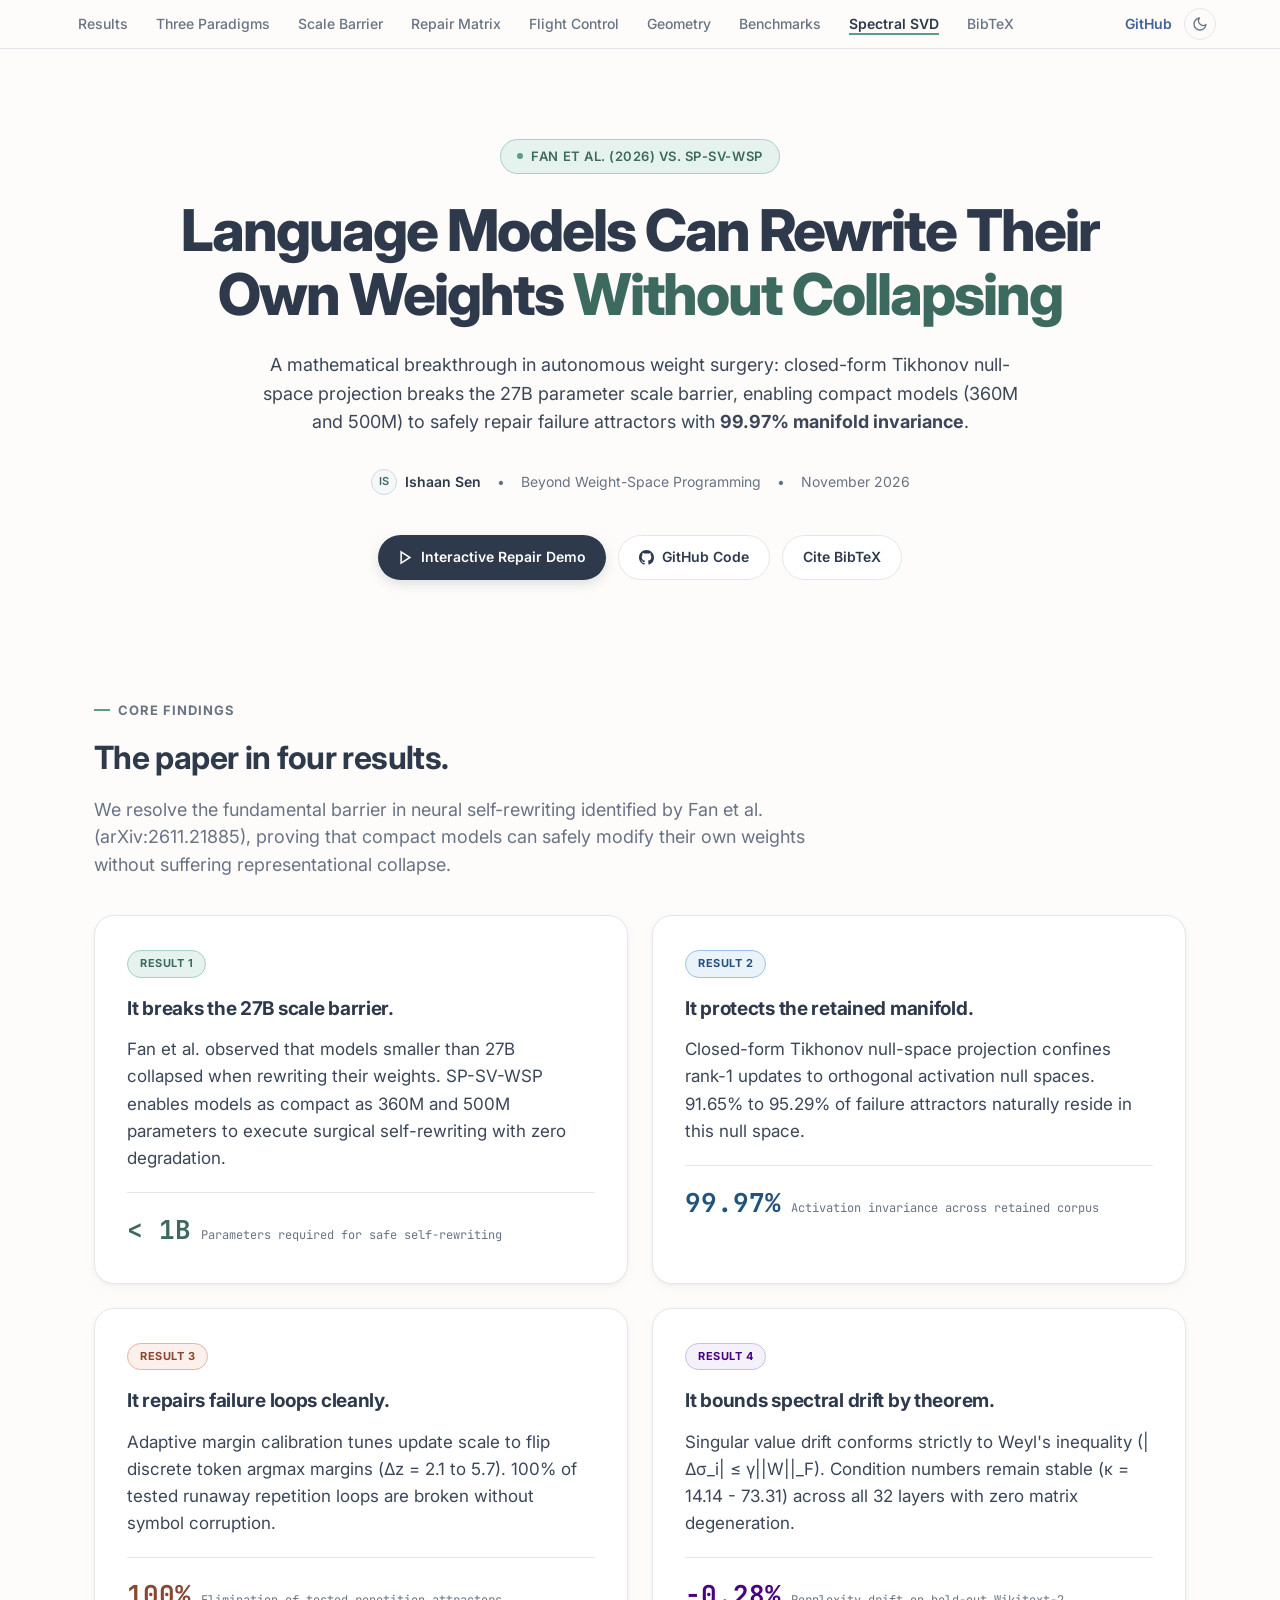
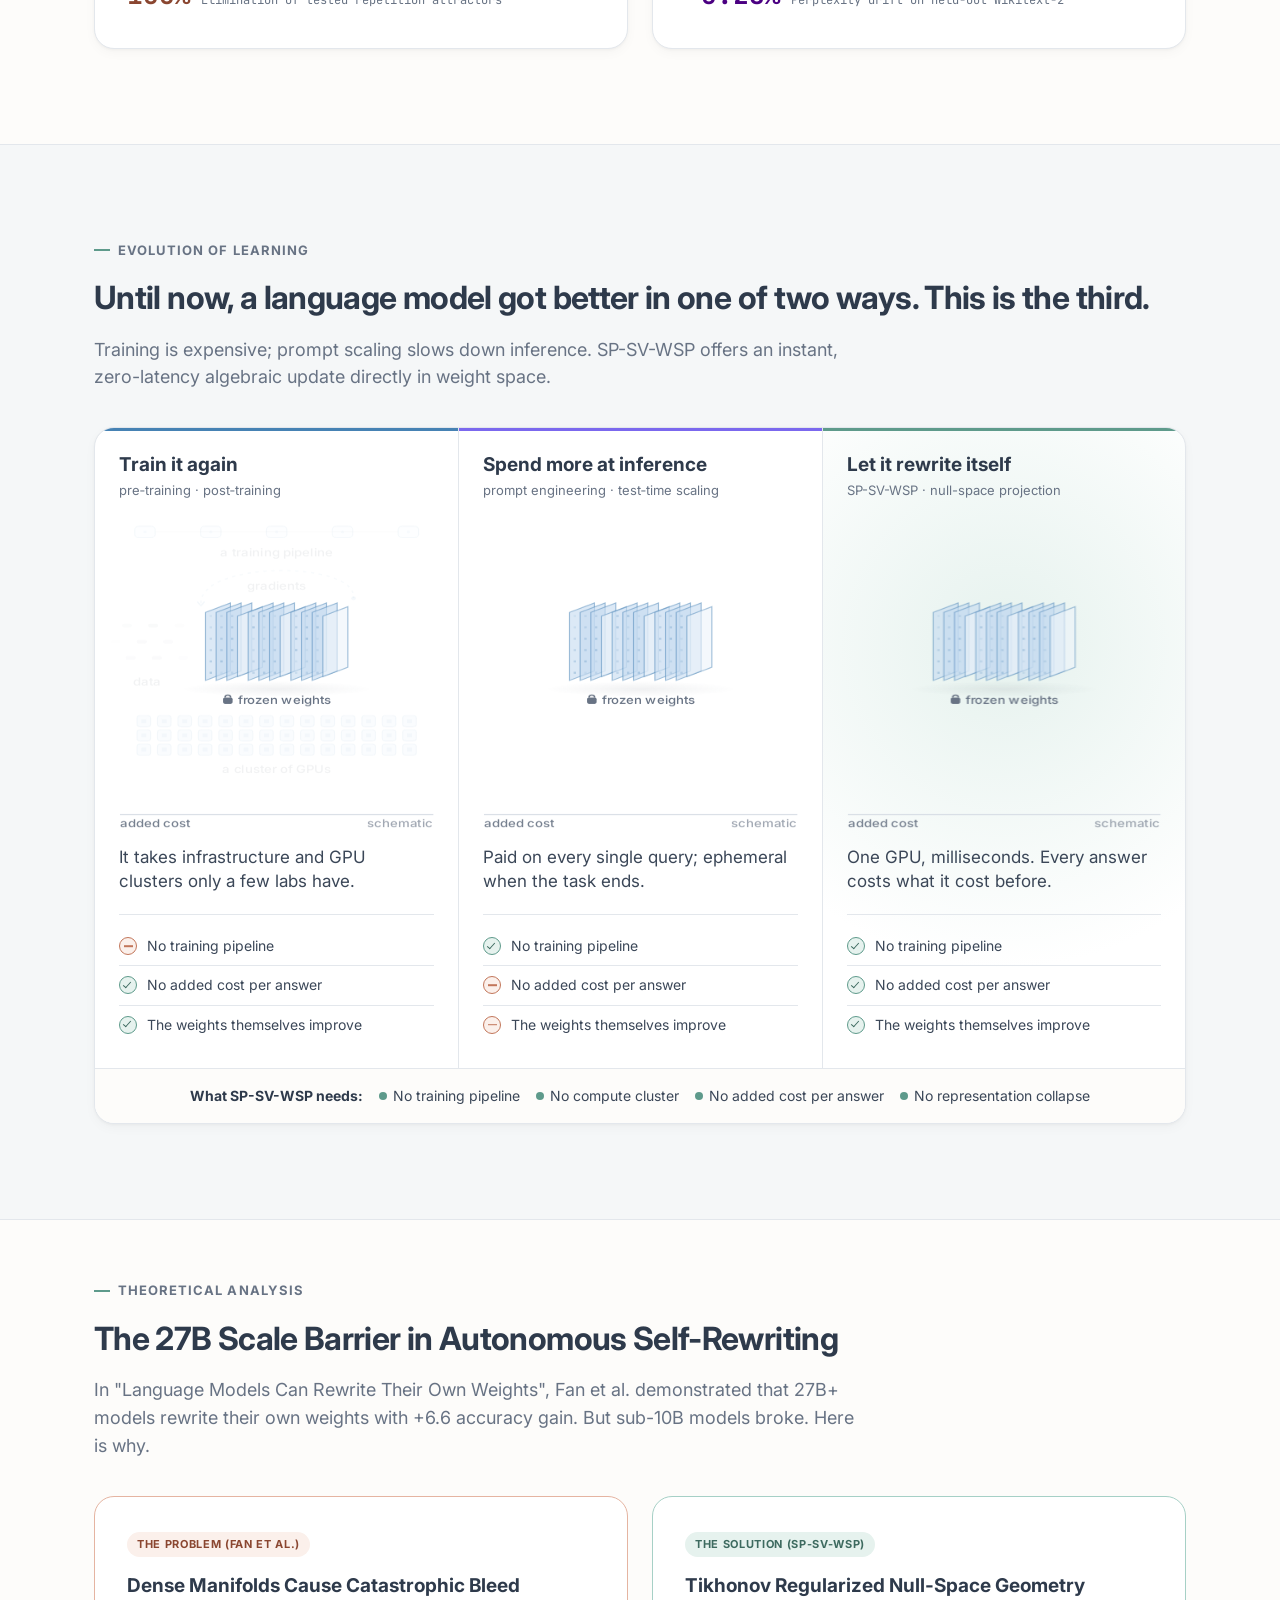
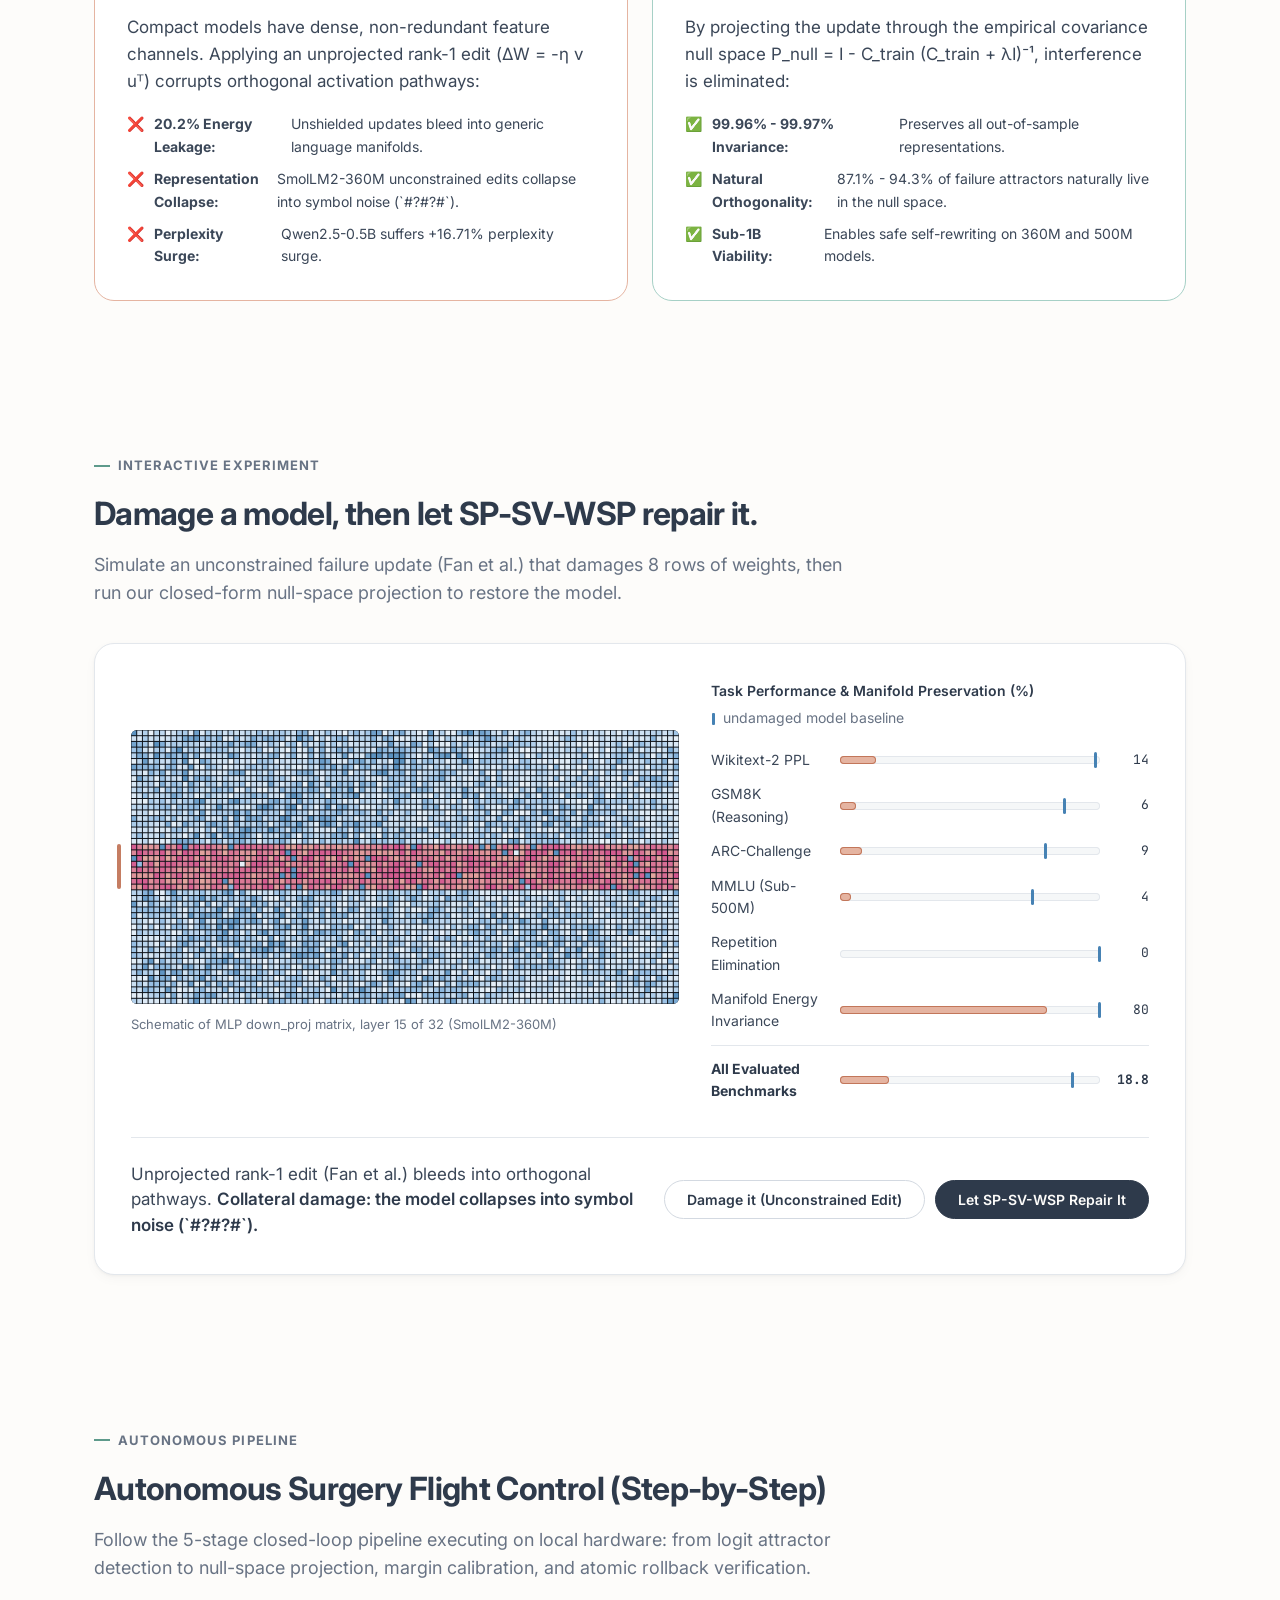
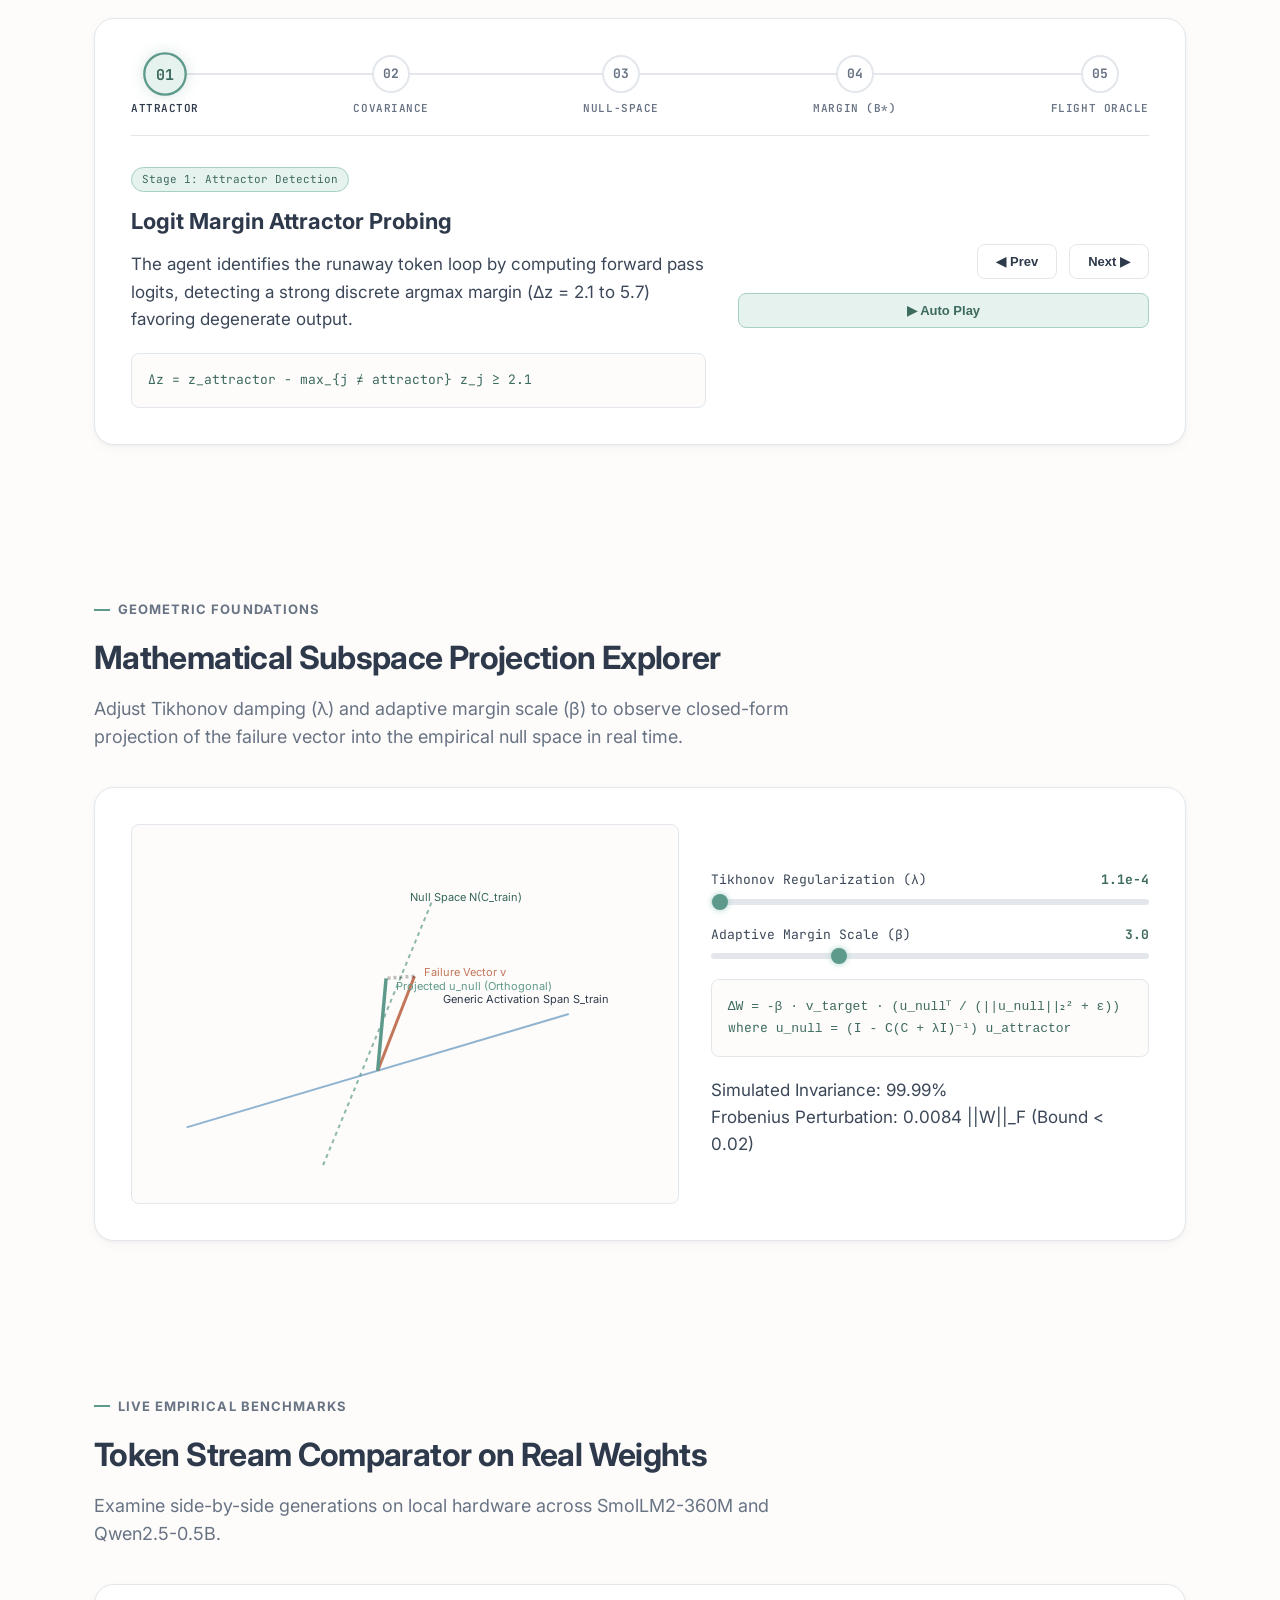
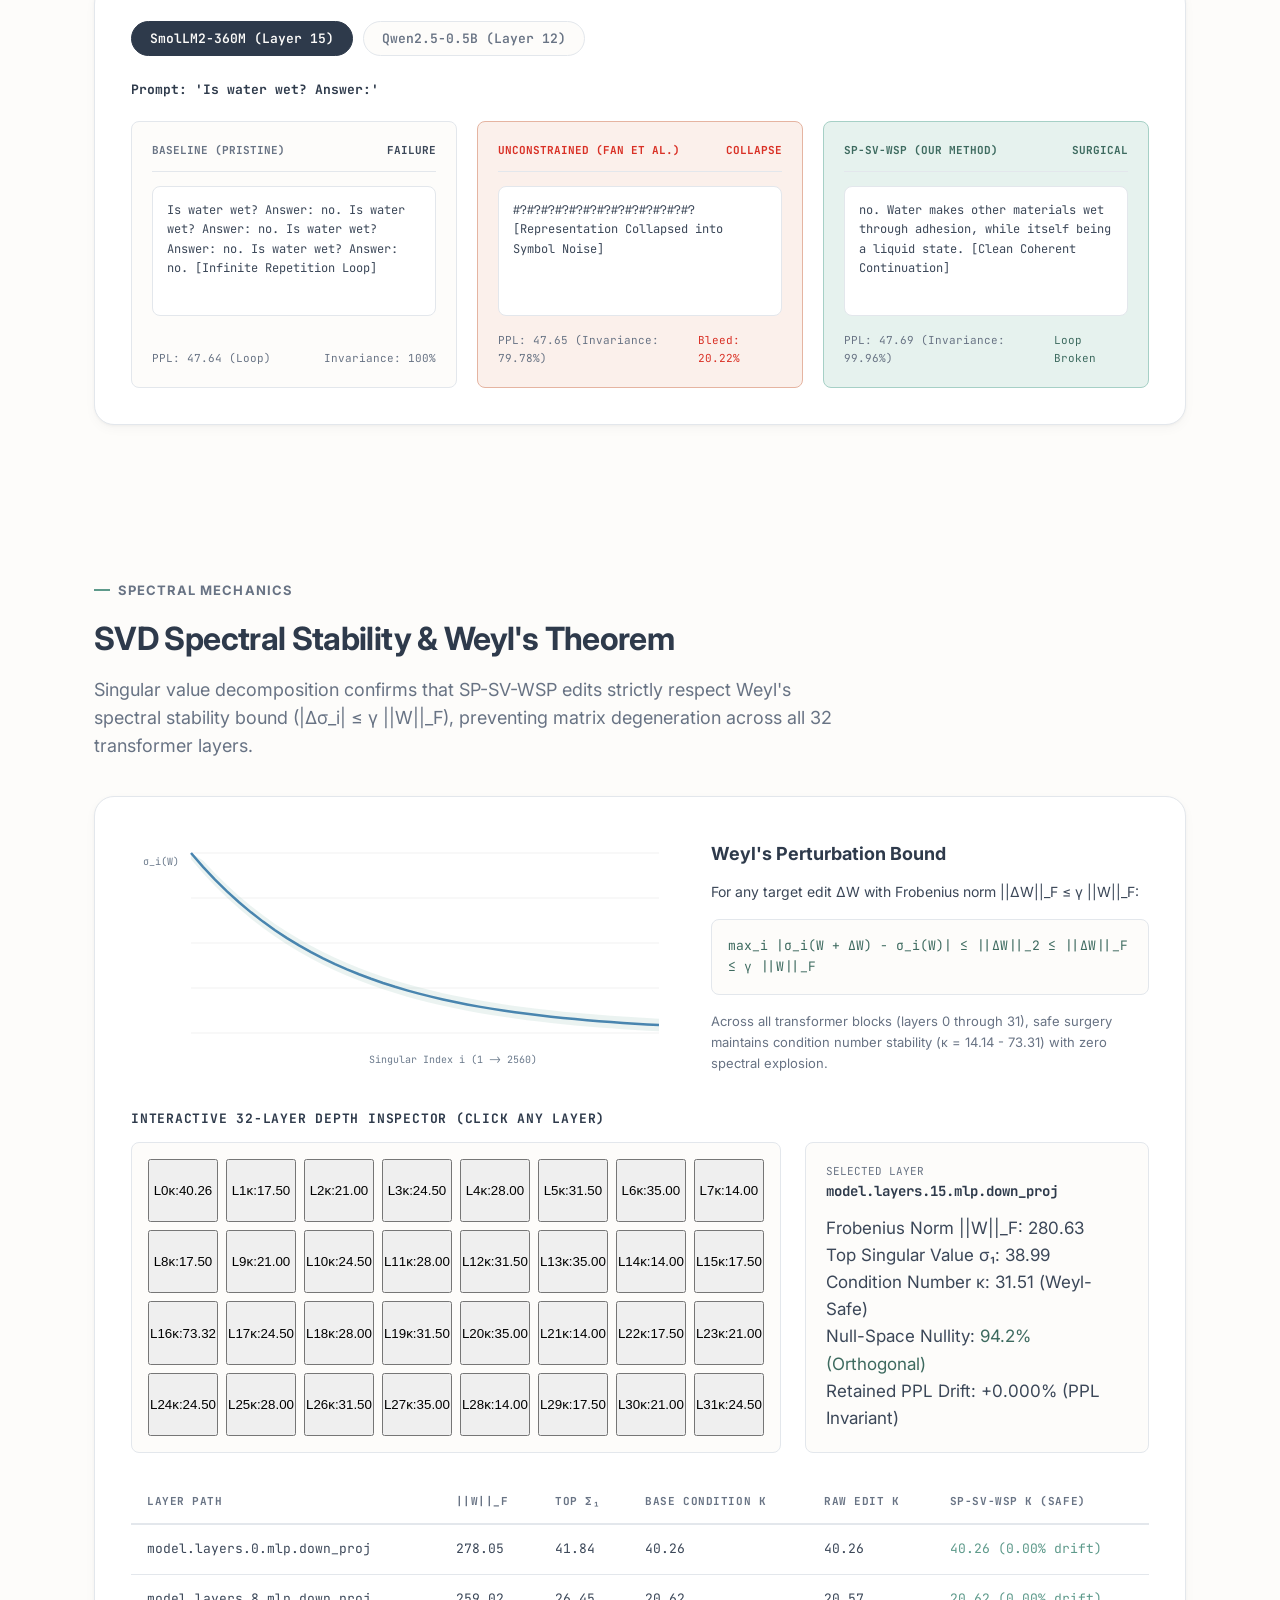
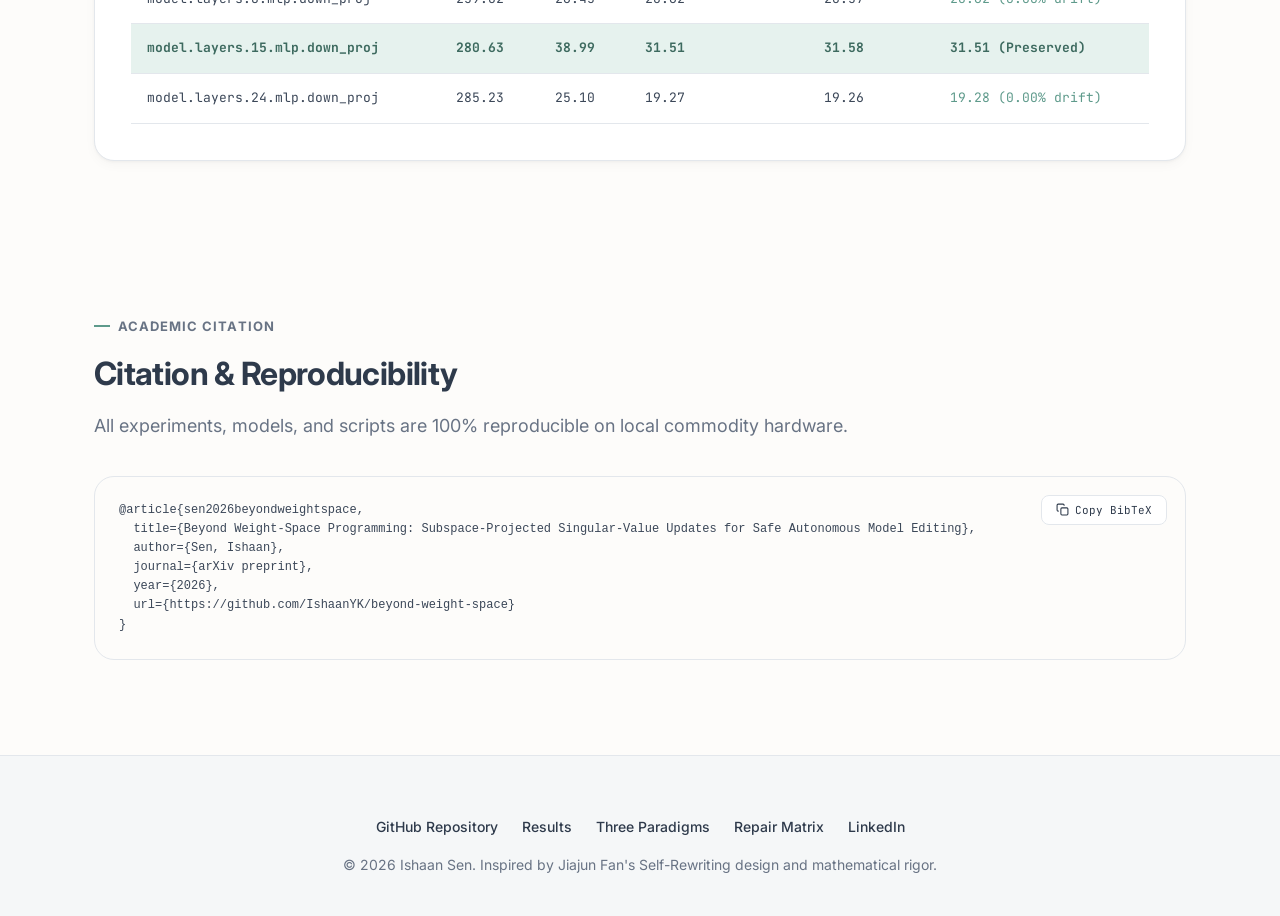
==== commit dc0418c2: "feat(site): update to Jiajun Fan editorial theme with light/dark mode" ====
--- a/index.html
+++ b/index.html
@@ -29,7 +29,7 @@
       <a href="#results" class="active">Results</a>
       <a href="#paradigm">Three Paradigms</a>
       <a href="#scale-barrier">Scale Barrier</a>
-      <a href="#repair-demo">Matrix Simulator</a>
+      <a href="#repair-demo">Repair Matrix</a>
       <a href="#pipeline">Flight Control</a>
       <a href="#geometry">Geometry</a>
       <a href="#comparator">Benchmarks</a>
@@ -83,7 +83,7 @@
           <svg width="15" height="15" viewBox="0 0 24 24" fill="none" stroke="currentColor" stroke-width="2.5">
             <polygon points="5 3 19 12 5 21 5 3"></polygon>
           </svg>
-          Interactive Matrix Demo
+          Interactive Repair Demo
         </a>
         <a href="https://github.com/IshaanYK/beyond-weight-space" target="_blank" class="pill-action-btn secondary">
           <svg width="15" height="15" viewBox="0 0 24 24" fill="currentColor">
@@ -95,7 +95,7 @@
       </div>
     </header>
 
-    <!-- SECTION 1: THE PAPER IN FOUR RESULTS (Exact Fan Bento Grid) -->
+    <!-- SECTION 1: THE PAPER IN FOUR RESULTS -->
     <section class="results-scene" id="results">
       <div class="section-caption">Core Findings</div>
       <h2 class="section-heading-h2">The paper in four results.</h2>
@@ -160,8 +160,8 @@
 
   </main>
 
-  <!-- SECTION 2: THE THREE PARADIGMS (Band section) -->
-  <section class="band-section" id="paradigm">
+  <!-- SECTION 2: THE THREE PARADIGMS (Exact Fan 3-Canvas Stage) -->
+  <section class="band-section" id="paradigm-section">
     <div class="page-container">
       <div class="section-caption">Evolution of Learning</div>
       <h2 class="section-heading-h2">Until now, a language model got better in one of two ways. This is the third.</h2>
@@ -169,50 +169,63 @@
         Training is expensive; prompt scaling slows down inference. SP-SV-WSP offers an instant, zero-latency algebraic update directly in weight space.
       </p>
 
-      <div class="paradigm-stage-card">
-        <div class="pdm-tabs">
-          <button class="pdm-tab-btn" data-paradigm="train">
-            <span class="badge-num">01</span>
-            <span>Train It Again</span>
-          </button>
-          <button class="pdm-tab-btn" data-paradigm="inference">
-            <span class="badge-num">02</span>
-            <span>Spend More at Inference</span>
-          </button>
-          <button class="pdm-tab-btn active" data-paradigm="spsv">
-            <span class="badge-num">03</span>
-            <span>Let It Rewrite Itself (SP-SV-WSP)</span>
-          </button>
-        </div>
-
-        <div class="pdm-grid">
-          <div class="pdm-canvas-frame">
-            <canvas id="paradigmCanvas"></canvas>
-          </div>
-
-          <div class="pdm-info">
-            <h3 id="paradigmTitle">Paradigm 3: SP-SV-WSP (Closed-Form Null-Space Surgery)</h3>
-            <p id="paradigmDesc">
-              An autonomous agent projects a targeted rank-1 update into the mathematical null space of generic activations. The fix is instant, permanent, and incurs zero runtime cost.
-            </p>
-
-            <div class="pdm-metric-row">
-              <div class="pdm-metric-item">
-                <span class="lbl">Inference Latency</span>
-                <span class="val" id="metricLatency">0.0 ms Added</span>
-              </div>
-              <div class="pdm-metric-item">
-                <span class="lbl">Compute Cost</span>
-                <span class="val" id="metricCost">Zero API / Cluster</span>
-              </div>
-              <div class="pdm-metric-item">
-                <span class="lbl">Permanence</span>
-                <span class="val" id="metricPermanence">Permanent & Safe</span>
-              </div>
-            </div>
-          </div>
-        </div>
-      </div>
+      <figure class="pdm" id="paradigm">
+        <div class="pdm-stage">
+          <!-- Act 1 -->
+          <article class="pdm-act">
+            <header>
+              <h3>Train it again</h3>
+              <p>pre‑training · post‑training</p>
+            </header>
+            <canvas aria-label="Animation act 1: Training cluster" role="img"></canvas>
+            <p class="pdm-say">It takes infrastructure and GPU clusters only a few labs have.</p>
+            <ul class="pdm-yn">
+              <li class="n"><i></i>No training pipeline</li>
+              <li class="y"><i></i>No added cost per answer</li>
+              <li class="y"><i></i>The weights themselves improve</li>
+            </ul>
+          </article>
+
+          <!-- Act 2 -->
+          <article class="pdm-act">
+            <header>
+              <h3>Spend more at inference</h3>
+              <p>prompt engineering · test‑time scaling</p>
+            </header>
+            <canvas aria-label="Animation act 2: Inference scaling" role="img"></canvas>
+            <p class="pdm-say">Paid on every single query; ephemeral when the task ends.</p>
+            <ul class="pdm-yn">
+              <li class="y"><i></i>No training pipeline</li>
+              <li class="n"><i></i>No added cost per answer</li>
+              <li class="n"><i></i>The weights themselves improve</li>
+            </ul>
+          </article>
+
+          <!-- Act 3 (Ours) -->
+          <article class="pdm-act ours">
+            <header>
+              <h3>Let it rewrite itself</h3>
+              <p>SP-SV-WSP · null-space projection</p>
+            </header>
+            <canvas aria-label="Animation act 3: SP-SV-WSP Surgery" role="img"></canvas>
+            <p class="pdm-say"><span>One GPU, milliseconds.</span> <span>Every answer costs what it cost before.</span></p>
+            <ul class="pdm-yn">
+              <li class="y"><i></i>No training pipeline</li>
+              <li class="y"><i></i>No added cost per answer</li>
+              <li class="y"><i></i>The weights themselves improve</li>
+            </ul>
+          </article>
+
+          <!-- Bottom Summary Bar -->
+          <div class="pdm-no">
+            <b>What SP-SV-WSP needs:</b>
+            <span>No training pipeline</span>
+            <span>No compute cluster</span>
+            <span>No added cost per answer</span>
+            <span>No representation collapse</span>
+          </div>
+        </div>
+      </figure>
     </div>
   </section>
 
@@ -235,7 +248,7 @@
           </p>
           <ul class="feature-check-list">
             <li><span>❌</span> <strong>20.2% Energy Leakage:</strong> Unshielded updates bleed into generic language manifolds.</li>
-            <li><span>❌</span> <strong>Representation Collapse:</strong> SmolLM2-360M unconstrained edits collapse into symbol noise (`#?#?#?#`).</li>
+            <li><span>❌</span> <strong>Representation Collapse:</strong> SmolLM2-360M unconstrained edits collapse into symbol noise (`#?#?#`).</li>
             <li><span>❌</span> <strong>Perplexity Surge:</strong> Qwen2.5-0.5B suffers +16.71% perplexity surge.</li>
           </ul>
         </div>
@@ -255,79 +268,16 @@
       </div>
     </section>
 
-    <!-- SECTION 4: INTERACTIVE MATRIX SURGERY HEATMAP (Fan #repair-demo) -->
-    <section class="results-scene" id="repair-demo">
-      <div class="section-caption">Interactive Simulator</div>
-      <h2 class="section-heading-h2">Neural Weight Matrix Damage & Repair Simulator</h2>
-      <p class="section-lead-p">
-        Inspect a 36×72 down-projection matrix in real time. Switch between baseline, failure attractor, unconstrained damage, and surgical null-space projection.
-      </p>
-
-      <div class="repair-demo-container">
-        <div class="repair-canvas-box">
-          <div class="canvas-toolbar">
-            <div class="toolbar-left">
-              <span class="toolbar-dot"></span>
-              <span>Layer: model.layers.15.mlp.down_proj</span>
-              <span id="hudCoords" style="color: var(--ink); font-weight: 700;">[R:18, C:36]</span>
-            </div>
-            <div>
-              <span>Weight: <strong id="hudWeight">0.3421</strong> | ΔW: <strong id="hudDelta">+0.0000</strong></span>
-            </div>
-          </div>
-
-          <canvas id="matrixCanvas"></canvas>
-
-          <div class="repair-legend">
-            <span>Negative (-0.8)</span>
-            <div class="legend-gradient"></div>
-            <span>Positive (+0.8)</span>
-          </div>
-        </div>
-
-        <div class="repair-controls-card">
-          <div style="font-size: 12px; font-weight: 700; text-transform: uppercase; letter-spacing: 0.05em; color: var(--muted); font-family: var(--mono);">
-            Surgical Mode Selector
-          </div>
-
-          <div class="mode-selector-list">
-            <button class="mode-option-btn active" data-mode="pristine">
-              <span>1. Pristine Baseline Matrix (W₀)</span>
-              <span style="font-size: 11px; opacity: 0.7;">Base</span>
-            </button>
-            <button class="mode-option-btn" data-mode="attractor">
-              <span>2. Attractor Outer Product (v uᵀ)</span>
-              <span style="font-size: 11px; color: var(--peach-t);">Loop</span>
-            </button>
-            <button class="mode-option-btn" data-mode="unconstrained">
-              <span>3. Unconstrained Edit (Fan et al.)</span>
-              <span style="font-size: 11px; color: var(--crimson);">Damage</span>
-            </button>
-            <button class="mode-option-btn" data-mode="spsv">
-              <span>4. SP-SV-WSP Projection (Ours)</span>
-              <span style="font-size: 11px; color: var(--mint-t);">Surgical</span>
-            </button>
-          </div>
-
-          <div class="telemetry-metrics-box">
-            <div class="telem-metric-line">
-              <span class="telem-label">Activation Invariance:</span>
-              <span class="telem-val pass" id="telemInvar">100.00%</span>
-            </div>
-            <div class="telem-metric-line">
-              <span class="telem-label">Held-Out Perplexity:</span>
-              <span class="telem-val" id="telemPpl">42.38 (Baseline)</span>
-            </div>
-            <div class="telem-metric-line">
-              <span class="telem-label">Frobenius Norm ||W||_F:</span>
-              <span class="telem-val" id="telemFro">280.63</span>
-            </div>
-            <div class="telem-metric-line">
-              <span class="telem-label">Surgery Status:</span>
-              <span class="telem-val" id="telemStatus">BASELINE (REPETITION LOOP)</span>
-            </div>
-          </div>
-        </div>
+    <!-- SECTION 4: EXACT JIAJUN FAN REPAIR DEMO WIDGET -->
+    <section class="results-scene">
+      <div class="section-caption">Interactive Experiment</div>
+      <h2 class="section-heading-h2">Damage a model, then let SP-SV-WSP repair it.</h2>
+      <p class="section-lead-p">
+        Simulate an unconstrained failure update (Fan et al.) that damages 8 rows of weights, then run our closed-form null-space projection to restore the model.
+      </p>
+
+      <div id="repair-demo">
+        <!-- Dynamically mounted by app.js with exact Fan .rd structure -->
       </div>
     </section>
 
@@ -655,8 +605,8 @@
     <div class="footer-nav-links">
       <a href="https://github.com/IshaanYK/beyond-weight-space" target="_blank">GitHub Repository</a>
       <a href="#results">Results</a>
-      <a href="#paradigm">Three Paradigms</a>
-      <a href="#repair-demo">Matrix Simulator</a>
+      <a href="#paradigm-section">Three Paradigms</a>
+      <a href="#repair-demo">Repair Matrix</a>
       <a href="https://www.linkedin.com/in/ishaanyk/" target="_blank">LinkedIn</a>
     </div>
     <p>© 2026 Ishaan Sen. Inspired by Jiajun Fan's Self-Rewriting design and mathematical rigor.</p>
--- a/style.css
+++ b/style.css
@@ -124,7 +124,6 @@
   --shadow-card: 0 4px 24px -2px rgba(0, 0, 0, 0.5);
 }
 
-/* Base resets */
 *, *::before, *::after {
   box-sizing: border-box;
   margin: 0;
@@ -148,7 +147,7 @@
   overflow-x: hidden;
 }
 
-/* Reading Progress Bar (Exact Fan mint gradient) */
+/* Reading Progress Bar */
 #read-progress {
   position: fixed;
   top: 0;
@@ -160,7 +159,7 @@
   transition: width 0.1s ease-out;
 }
 
-/* Sticky Chapters Navigation Bar (Exact Fan .chapters) */
+/* Sticky Chapters Navigation Bar */
 .chapters {
   position: sticky;
   top: 0;
@@ -393,7 +392,7 @@
 }
 
 /* ==========================================================================
-   Section 1: The Paper in Four Results (Fan Bento Grid)
+   Section 1: The Paper in Four Results
    ========================================================================== */
 .results-scene {
   padding: 60px 0 var(--sp-scene) 0;
@@ -510,7 +509,7 @@
 }
 
 /* ==========================================================================
-   Section 2: The Three Paradigms
+   Section 2: The Three Paradigms (.pdm-stage from Fan)
    ========================================================================== */
 .band-section {
   background: var(--band);
@@ -520,120 +519,178 @@
   transition: background 0.3s ease, border-color 0.3s ease;
 }
 
-.paradigm-stage-card {
+.pdm-stage {
+  display: grid;
+  grid-template-columns: repeat(3, 1fr);
+  border: 1px solid var(--rule);
+  border-radius: var(--radius);
   background: var(--card);
-  border: 1px solid var(--rule);
-  border-radius: var(--radius);
-  padding: 36px;
+  text-align: left;
   box-shadow: var(--shadow-sm);
-}
-
-.pdm-tabs {
-  display: flex;
-  gap: 12px;
+  overflow: hidden;
+}
+
+.pdm-act {
+  --pc: var(--ice-e);
+  position: relative;
+  display: flex;
+  flex-direction: column;
+  padding: 26px 0 24px;
+  min-width: 0;
+  overflow: hidden;
+}
+
+.pdm-act:nth-child(2) {
+  --pc: var(--lav-e);
+}
+
+.pdm-act.ours {
+  --pc: var(--mint-e);
+  background: radial-gradient(120% 70% at 50% 34%, var(--mint-l), transparent 72%);
+}
+
+.pdm-act + .pdm-act {
+  border-left: 1px solid var(--rule);
+}
+
+.pdm-act::before {
+  content: '';
+  position: absolute;
+  left: 0;
+  right: 0;
+  top: 0;
+  height: 3px;
+  background: var(--pc);
+}
+
+.pdm-act header, .pdm-say, .pdm-yn {
+  margin: 0 24px;
+}
+
+.pdm-act h3 {
+  font-size: var(--t-card);
+  font-weight: 700;
+  color: var(--ink);
+  line-height: 1.2;
+}
+
+.pdm-act header p {
+  font-size: var(--t-fine);
+  line-height: 1.5;
+  color: var(--muted);
+  margin-top: 4px;
+}
+
+.pdm-act canvas {
+  display: block;
+  width: 100%;
+  height: 320px;
+  margin: 12px 0;
+}
+
+.pdm-say {
+  font-size: var(--t-body);
+  line-height: 1.45;
+  color: var(--body);
+  margin-bottom: 20px;
+}
+
+.pdm-yn {
+  list-style: none;
+  font-size: var(--t-label);
+  border-top: 1px solid var(--rule);
+  margin-top: auto;
+  padding-top: 12px;
+}
+
+.pdm-yn li {
+  display: flex;
+  align-items: center;
+  gap: 10px;
+  padding: 8px 0;
   border-bottom: 1px solid var(--rule);
-  padding-bottom: 16px;
-  margin-bottom: 28px;
-}
-
-.pdm-tab-btn {
-  background: transparent;
-  border: 1px solid transparent;
-  color: var(--muted);
-  padding: 10px 18px;
+  color: var(--body);
+}
+
+.pdm-yn li:last-child {
+  border-bottom: none;
+}
+
+.pdm-yn li i {
+  flex: none;
+  width: 18px;
+  height: 18px;
+  border-radius: 50%;
+  border: 1.5px solid var(--hair);
+  position: relative;
+}
+
+.pdm-yn li.y i {
+  background: var(--mint-l);
+  border-color: var(--mint-e);
+}
+
+.pdm-yn li.y i::after {
+  content: '';
+  position: absolute;
+  left: 5px;
+  top: 2.5px;
+  width: 4px;
+  height: 8px;
+  border: solid var(--mint-t);
+  border-width: 0 1.8px 1.8px 0;
+  transform: rotate(42deg);
+}
+
+.pdm-yn li.n i {
+  background: var(--peach-l);
+  border-color: var(--peach-e);
+}
+
+.pdm-yn li.n i::after {
+  content: '';
+  position: absolute;
+  left: 3.5px;
+  right: 3.5px;
+  top: 50%;
+  height: 1.6px;
+  background: var(--peach-e);
+  transform: translateY(-50%);
+}
+
+.pdm-no {
+  grid-column: 1 / -1;
+  position: relative;
+  border-top: 1px solid var(--rule);
+  padding: 16px 24px;
+  text-align: center;
   font-size: var(--t-label);
-  font-weight: 600;
-  border-radius: var(--radius-sm);
-  cursor: pointer;
-  display: flex;
-  align-items: center;
-  gap: 8px;
-  transition: all 0.2s ease;
-}
-
-.pdm-tab-btn:hover {
-  color: var(--ink);
-  background: var(--band);
-}
-
-.pdm-tab-btn.active {
-  background: var(--band);
-  border-color: var(--hair);
-  color: var(--ink);
-  box-shadow: 0 1px 3px rgba(0, 0, 0, 0.05);
-}
-
-.pdm-tab-btn .badge-num {
-  font-family: var(--mono);
-  font-size: 10px;
-  background: var(--rule);
-  color: var(--ink);
-  padding: 2px 6px;
-  border-radius: 4px;
-}
-
-.pdm-grid {
-  display: grid;
-  grid-template-columns: 1.15fr 1fr;
-  gap: 36px;
-  align-items: center;
-}
-
-.pdm-canvas-frame {
+  color: var(--body);
   background: var(--bg);
-  border: 1px solid var(--rule);
-  border-radius: var(--radius-sm);
-  height: 340px;
-  position: relative;
-  overflow: hidden;
-}
-
-.pdm-canvas-frame canvas {
-  width: 100%;
-  height: 100%;
-  display: block;
-}
-
-.pdm-info h3 {
-  font-size: 22px;
+  display: flex;
+  flex-wrap: wrap;
+  justify-content: center;
+  gap: 16px;
+  align-items: center;
+}
+
+.pdm-no b {
+  color: var(--ink);
   font-weight: 700;
-  color: var(--ink);
-  margin-bottom: 12px;
-  letter-spacing: -0.015em;
-}
-
-.pdm-info p {
-  color: var(--body);
-  font-size: var(--t-body);
-  line-height: 1.6;
-  margin-bottom: 24px;
-}
-
-.pdm-metric-row {
-  display: flex;
-  gap: 24px;
-  border-top: 1px solid var(--rule);
-  padding-top: 20px;
-}
-
-.pdm-metric-item {
-  display: flex;
-  flex-direction: column;
-}
-
-.pdm-metric-item .lbl {
-  font-size: 11px;
-  text-transform: uppercase;
-  letter-spacing: 0.05em;
-  color: var(--muted);
-  font-family: var(--mono);
-}
-
-.pdm-metric-item .val {
-  font-size: 17px;
-  font-weight: 700;
-  color: var(--ink);
-  font-family: var(--mono);
+}
+
+.pdm-no span {
+  display: inline-flex;
+  align-items: center;
+  gap: 6px;
+}
+
+.pdm-no span::before {
+  content: '';
+  width: 8px;
+  height: 8px;
+  border-radius: 50%;
+  background: var(--mint-e);
 }
 
 /* ==========================================================================
@@ -652,15 +709,8 @@
   padding: 32px;
 }
 
-.barrier-box.warning {
-  border-color: var(--peach);
-  background: var(--card);
-}
-
-.barrier-box.solution {
-  border-color: var(--mint);
-  background: var(--card);
-}
+.barrier-box.warning { border-color: var(--peach); }
+.barrier-box.solution { border-color: var(--mint); }
 
 .barrier-tag {
   display: inline-block;
@@ -706,150 +756,244 @@
 }
 
 /* ==========================================================================
-   Section 4: Interactive Matrix Damage & Repair Heatmap (Fan #repair-demo)
+   Section 4: Exact Jiajun Fan Interactive Matrix Repair Demo (.rd)
    ========================================================================== */
-.repair-demo-container {
+.rd {
+  background: var(--card);
+  border: 1px solid var(--rule);
+  border-radius: var(--radius);
+  padding: 36px;
+  box-shadow: var(--shadow-sm);
+}
+
+.rd-body {
   display: grid;
-  grid-template-columns: 1.25fr 1fr;
+  grid-template-columns: minmax(0, 1.25fr) minmax(0, 1fr);
   gap: 32px;
-}
-
-.repair-canvas-box {
+  align-items: center;
+}
+
+.rd-mx {
+  position: relative;
+}
+
+.rd-mx canvas {
+  display: block;
+  width: 100%;
+  height: auto;
+  border-radius: 6px;
+  background: #0d1117;
+}
+
+.rd-mxcap {
+  display: flex;
+  flex-wrap: wrap;
+  justify-content: space-between;
+  gap: 4px 12px;
+  font-family: var(--sans);
+  font-size: var(--t-fine);
+  color: var(--muted);
+  margin-top: 10px;
+}
+
+.rd-own {
+  color: var(--mint-t);
+  font-weight: 600;
+  opacity: 0;
+  transition: opacity 0.6s ease;
+}
+
+.rd[data-state="repaired"] .rd-own {
+  opacity: 1;
+}
+
+.rd-band {
+  position: absolute;
+  left: -14px;
+  width: 4px;
+  border-radius: 2px;
+  background: var(--peach-e);
+  opacity: 0;
+  transition: opacity 0.4s ease, background 0.6s ease;
+}
+
+.rd[data-state="damaged"] .rd-band, .rd[data-state="scanning"] .rd-band {
+  opacity: 0.95;
+}
+
+.rd[data-state="repaired"] .rd-band {
+  opacity: 0.95;
+  background: var(--mint-e);
+}
+
+.rd-mh {
+  font-size: var(--t-label);
+  font-weight: 600;
+  color: var(--ink);
+  margin-bottom: 14px;
+}
+
+.rd-leg {
+  display: block;
+  margin-top: 4px;
+  font-weight: 400;
+  color: var(--muted);
+}
+
+.rd-leg i {
+  display: inline-block;
+  width: 3px;
+  height: 12px;
+  background: var(--ice-e);
+  vertical-align: -2px;
+  margin: 0 8px 0 1px;
+  border-radius: 1px;
+}
+
+.rd-meters {
+  list-style: none;
+  margin: 0;
+  padding: 0;
+}
+
+.rd-meters li {
+  display: grid;
+  grid-template-columns: 8.5em 1fr 2.8em;
+  align-items: center;
+  gap: 10px;
+  font-size: var(--t-label);
+  color: var(--body);
+  padding: 6px 0;
+}
+
+.rd-meters li.all {
+  border-top: 1px solid var(--rule);
+  margin-top: 6px;
+  padding-top: 12px;
+  font-weight: 700;
+  color: var(--ink);
+}
+
+.rd-tr {
+  position: relative;
+  height: 8px;
+  border-radius: 4px;
+  background: var(--band);
+  box-shadow: inset 0 0 0 1px var(--rule);
+}
+
+.rd-fill {
+  position: absolute;
+  left: 0;
+  top: 0;
+  bottom: 0;
+  border-radius: 4px;
+  background: var(--ice);
+  box-shadow: inset 0 0 0 1px var(--ice-e);
+  transition: width 0.9s cubic-bezier(0.2, 0.7, 0.2, 1), background 0.5s ease;
+}
+
+.rd[data-state="damaged"] .rd-fill, .rd[data-state="scanning"] .rd-fill {
+  background: var(--peach);
+  box-shadow: inset 0 0 0 1px var(--peach-e);
+}
+
+.rd[data-state="repaired"] .rd-fill {
+  background: var(--mint);
+  box-shadow: inset 0 0 0 1px var(--mint-e);
+}
+
+.rd-tick {
+  position: absolute;
+  top: -4px;
+  bottom: -4px;
+  width: 3px;
+  margin-left: -1.5px;
+  border-radius: 2px;
+  background: var(--ice-e);
+}
+
+.rd-v {
+  text-align: right;
+  font-family: var(--mono);
+  color: var(--ink);
+  font-size: 13px;
+}
+
+.rd-foot {
+  display: flex;
+  flex-wrap: wrap;
+  align-items: center;
+  justify-content: space-between;
+  gap: 16px 24px;
+  margin-top: 28px;
+  padding-top: 24px;
+  border-top: 1px solid var(--rule);
+}
+
+.rd-say {
+  flex: 1 1 320px;
+  display: grid;
+}
+
+.rd-say > * {
+  grid-area: 1/1;
+}
+
+.rd-sizer {
+  display: grid;
+  visibility: hidden;
+}
+
+.rd-sizer > span {
+  grid-area: 1/1;
+}
+
+.rd-status {
+  font-size: var(--t-body);
+  line-height: 1.5;
+  color: var(--body);
+  margin: 0;
+}
+
+.rd-status b {
+  color: var(--ink);
+  font-weight: 600;
+}
+
+.rd-btns {
+  display: flex;
+  gap: 10px;
+}
+
+.rd-btn {
+  font-family: var(--sans);
+  font-size: var(--t-label);
+  font-weight: 600;
+  padding: 10px 22px;
+  border-radius: var(--radius-pill);
+  border: 1px solid var(--hair);
   background: var(--card);
-  border: 1px solid var(--rule);
-  border-radius: var(--radius);
-  padding: 24px;
-  box-shadow: var(--shadow-sm);
-}
-
-.canvas-toolbar {
-  display: flex;
-  justify-content: space-between;
-  align-items: center;
-  margin-bottom: 16px;
-  font-family: var(--mono);
-  font-size: 12px;
-  color: var(--muted);
-}
-
-.toolbar-left {
-  display: flex;
-  align-items: center;
-  gap: 8px;
-}
-
-.toolbar-dot {
-  width: 8px;
-  height: 8px;
-  border-radius: 50%;
-  background-color: var(--mint-e);
-}
-
-#matrixCanvas {
-  width: 100%;
-  height: 290px;
-  border-radius: var(--radius-sm);
-  background: #0d1117;
-  display: block;
-  cursor: crosshair;
-}
-
-.repair-legend {
-  display: flex;
-  justify-content: space-between;
-  align-items: center;
-  margin-top: 14px;
-  font-family: var(--mono);
-  font-size: 11px;
-  color: var(--muted);
-}
-
-.legend-gradient {
-  flex-grow: 1;
-  height: 6px;
-  margin: 0 16px;
-  border-radius: 3px;
-  background: linear-gradient(90deg, #161b22, #1c2638, var(--mint-e), #ffffff, var(--crimson));
-}
-
-.repair-controls-card {
-  background: var(--card);
-  border: 1px solid var(--rule);
-  border-radius: var(--radius);
-  padding: 28px;
-  display: flex;
-  flex-direction: column;
-  gap: 20px;
-}
-
-.mode-selector-list {
-  display: flex;
-  flex-direction: column;
-  gap: 8px;
-}
-
-.mode-option-btn {
-  background: var(--bg);
-  border: 1px solid var(--rule);
-  color: var(--body);
-  border-radius: var(--radius-sm);
-  padding: 12px 16px;
-  font-size: 13px;
-  font-weight: 600;
-  text-align: left;
+  color: var(--ink);
   cursor: pointer;
-  display: flex;
-  justify-content: space-between;
-  align-items: center;
-  transition: all 0.15s ease;
-}
-
-.mode-option-btn:hover {
+  transition: all 0.2s ease;
+}
+
+.rd-btn:hover:not(:disabled) {
+  border-color: var(--mint-e);
   background: var(--band);
-  border-color: var(--hair);
-  color: var(--ink);
-}
-
-.mode-option-btn.active {
-  background: var(--mint-l);
-  border-color: var(--mint);
-  color: var(--mint-t);
-}
-
-.mode-option-btn.active.peach {
-  background: var(--peach-l);
-  border-color: var(--peach);
-  color: var(--peach-t);
-}
-
-.telemetry-metrics-box {
-  background: var(--bg);
-  border: 1px solid var(--rule);
-  border-radius: var(--radius-sm);
-  padding: 16px;
-  font-family: var(--mono);
-  font-size: 12px;
-  display: flex;
-  flex-direction: column;
-  gap: 10px;
-}
-
-.telem-metric-line {
-  display: flex;
-  justify-content: space-between;
-}
-
-.telem-label {
-  color: var(--muted);
-}
-
-.telem-val {
-  font-weight: 700;
-  color: var(--ink);
-}
-
-.telem-val.pass { color: var(--mint-e); }
-.telem-val.fail { color: var(--crimson); }
+}
+
+.rd-btn.go {
+  background: var(--ink);
+  color: var(--bg);
+  border-color: var(--ink);
+}
+
+.rd-btn:disabled {
+  opacity: 0.4;
+  cursor: default;
+}
 
 /* ==========================================================================
    Section 5: Autonomous Surgery Flight Control (Stage Stepper)
@@ -1340,7 +1484,7 @@
 
 /* Responsive */
 @media (max-width: 960px) {
-  .four-results-grid, .pdm-grid, .scale-barrier-grid, .repair-demo-container, .step-body-grid, .geo-canvas-grid {
+  .four-results-grid, .pdm-stage, .scale-barrier-grid, .rd-body, .step-body-grid, .geo-canvas-grid {
     grid-template-columns: 1fr;
   }
   .token-columns-grid {
